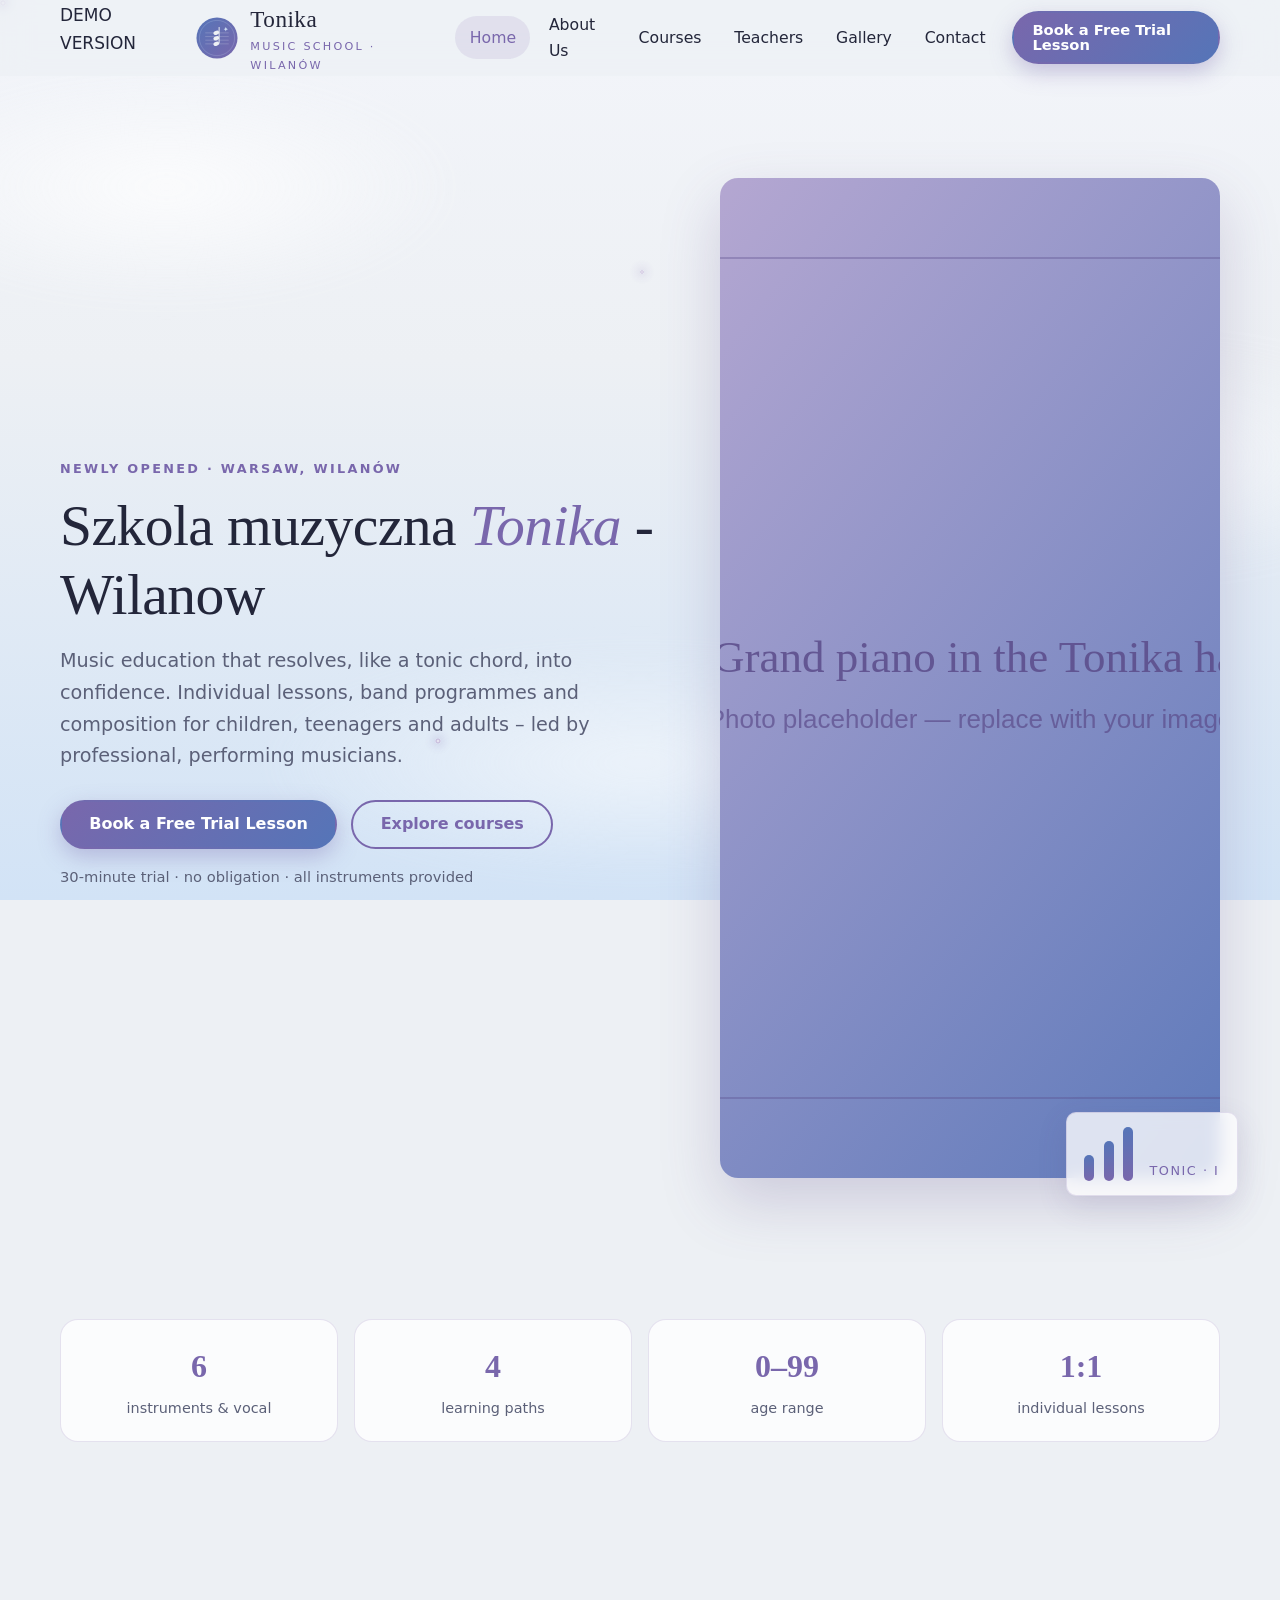
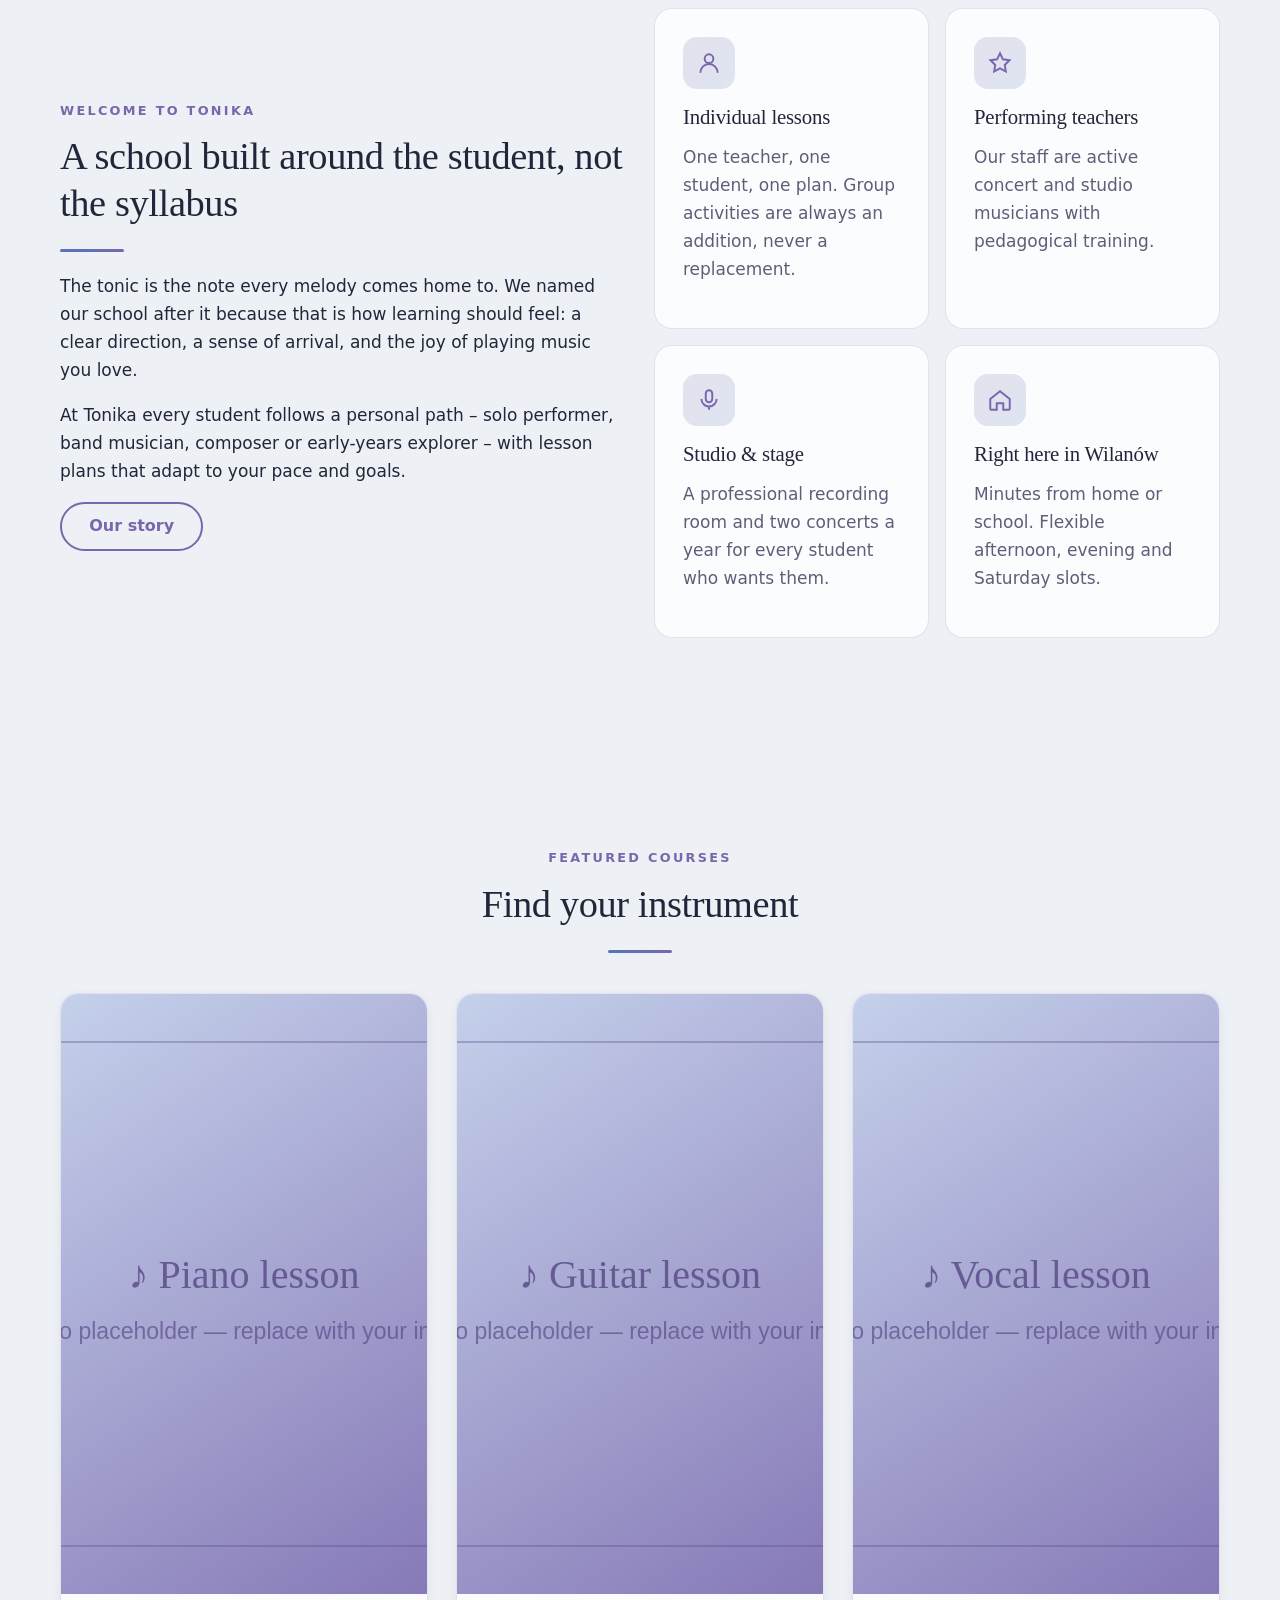
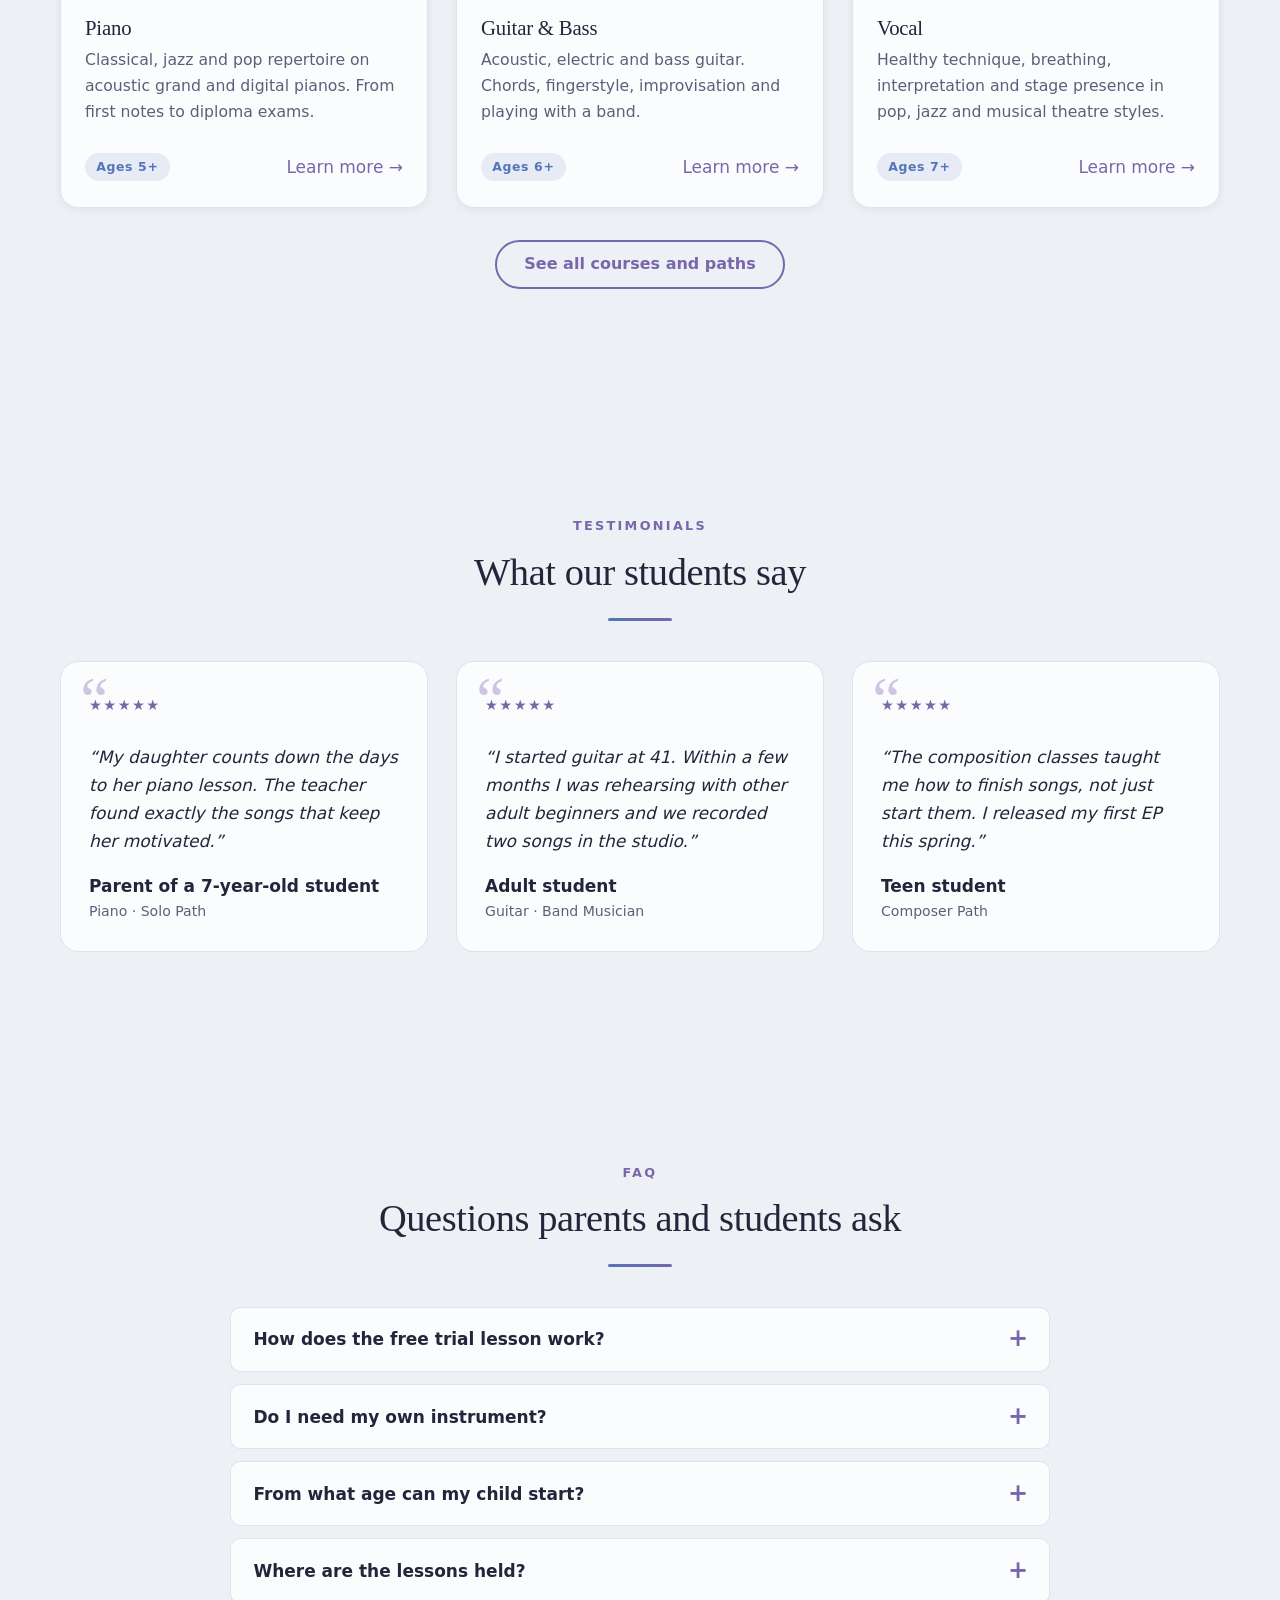
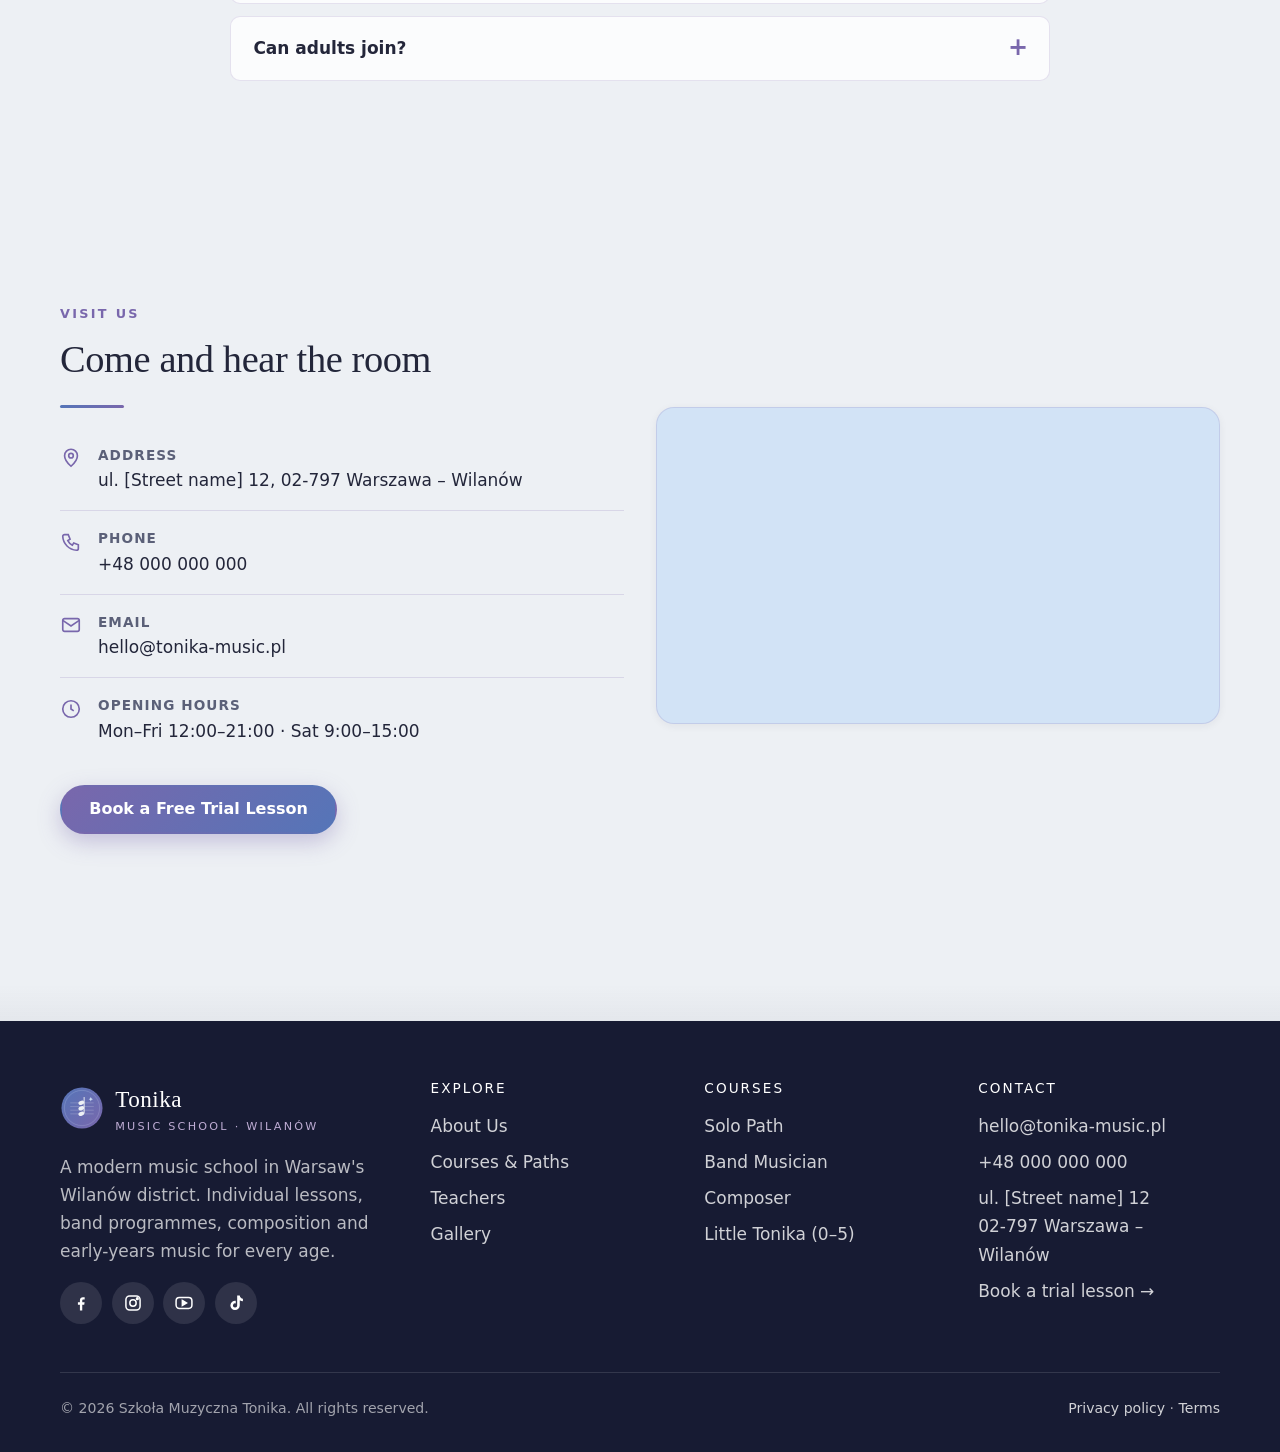
==== index.html @ acc28843 "Demo Version" ====
<!DOCTYPE html>
<html lang="en">
<head>
  <meta charset="UTF-8">
  <meta name="viewport" content="width=device-width, initial-scale=1">
  <!-- SEO: edit title & description per page -->
  <title>Szkoła Muzyczna Tonika – Wilanów | Music School in Warsaw</title>
  <meta name="description" content="Tonika is a modern music school in Wilanów, Warsaw. Piano, guitar, vocal, violin, drums and production for ages 0–99. Book a free trial lesson today.">
  <meta name="theme-color" content="#7967AC">
  <meta property="og:title" content="Szkoła Muzyczna Tonika – Wilanów | Music School in Warsaw">
  <meta property="og:description" content="Tonika is a modern music school in Wilanów, Warsaw. Piano, guitar, vocal, violin, drums and production for ages 0–99. Book a free trial lesson today.">
  <meta property="og:type" content="website">
  <meta property="og:image" content="images/hero.svg">
  <link rel="icon" type="image/svg+xml" href="images/logo.svg">
  <link rel="canonical" href="index.html">
  <link rel="stylesheet" href="css/style.css">
</head>
<body>
  <a class="skip-link" href="#main">Skip to main content</a>

  <!-- ================= BACKGROUND: stars & clouds (purely decorative) ================= -->
  <div class="sky" aria-hidden="true">
    <div class="cloud cloud--1"></div>
    <div class="cloud cloud--2"></div>
    <div class="cloud cloud--3"></div>
    <span class="star"></span><span class="star"></span><span class="star"></span>
    <span class="star"></span><span class="star"></span><span class="star"></span><span class="star"></span>
  </div>

  <!-- ================= HEADER / STICKY NAVIGATION ================= -->
  <header class="site-header">
    <nav class="nav container" aria-label="Main navigation">
      
      <a class="brand" href="index.html">
        <p>DEMO VERSION</p>
        <img src="images/logo.svg" alt="" width="44" height="44">
        <span class="brand__name">Tonika <small>Music School · Wilanów</small></span>
      </a>
      <button class="nav-toggle" aria-expanded="false" aria-controls="nav-list" aria-label="Open menu">
        <span></span><span></span><span></span>
      </button>
      <ul class="nav__list" id="nav-list">
        <li><a class="nav__link" href="index.html">Home</a></li>
        <li><a class="nav__link" href="about.html">About Us</a></li>
        <li><a class="nav__link" href="courses.html">Courses</a></li>
        <li><a class="nav__link" href="teachers.html">Teachers</a></li>
        <li><a class="nav__link" href="gallery.html">Gallery</a></li>
        <li><a class="nav__link" href="contact.html">Contact</a></li>
        <li class="nav__cta"><a class="btn btn--primary btn--sm" href="https://forms.gle/your-form-id" target="_blank" rel="noopener">Book a Free Trial Lesson</a></li>
      </ul>
    </nav>
  </header>

  <main id="main">

    <!-- ===== HERO ===== -->
    <section class="hero">
      <div class="container hero__inner">
        <div data-reveal>
          <span class="eyebrow">Newly opened · Warsaw, Wilanów</span>
          <h1>Szkola muzyczna <span class="accent">Tonika</span> - Wilanow</h1>
          <p class="lead">Music education that resolves, like a tonic chord, into confidence. Individual lessons, band programmes and composition for children, teenagers and adults – led by professional, performing musicians.</p>
          <div class="hero__actions">
            <a class="btn btn--primary" href="https://forms.gle/your-form-id" target="_blank" rel="noopener">Book a Free Trial Lesson</a>
            <a class="btn btn--ghost" href="courses.html">Explore courses</a>
          </div>
          <p class="hero__note">30-minute trial · no obligation · all instruments provided</p>
        </div>
        <div class="hero__media" data-reveal="fade">
          <!-- IMAGE: replace images/hero.svg with a real photo (recommended 800×1000 px) -->
          <img src="images/hero.svg" alt="Bright lesson room with a grand piano at Tonika" width="800" height="1000">
          <div class="chord" aria-hidden="true"><i></i><i></i><i></i><span>Tonic · I</span></div>
        </div>
      </div>
    </section>

    <!-- ===== STATS ===== -->
    <section class="section--tight">
      <div class="container stats" data-reveal>
        <div class="stat"><strong>6</strong><span>instruments &amp; vocal</span></div>
        <div class="stat"><strong>4</strong><span>learning paths</span></div>
        <div class="stat"><strong>0–99</strong><span>age range</span></div>
        <div class="stat"><strong>1:1</strong><span>individual lessons</span></div>
      </div>
    </section>

    <!-- ===== INTRODUCTION ===== -->
    <section class="section">
      <div class="container grid grid--2" style="align-items:center">
        <div data-reveal>
          <span class="eyebrow">Welcome to Tonika</span>
          <h2>A school built around the student, not the syllabus</h2>
          <div class="divider" style="margin-bottom:1.25rem"></div>
          <p>The tonic is the note every melody comes home to. We named our school after it because that is how learning should feel: a clear direction, a sense of arrival, and the joy of playing music you love.</p>
          <p>At Tonika every student follows a personal path – solo performer, band musician, composer or early-years explorer – with lesson plans that adapt to your pace and goals.</p>
          <a class="btn btn--ghost" href="about.html">Our story</a>
        </div>
        <div class="grid grid--2" style="gap:1rem">
          <div class="feature" data-reveal>
            <div class="feature__icon"><svg viewBox="0 0 24 24" fill="none" stroke="currentColor" stroke-width="1.8" aria-hidden="true"><circle cx="12" cy="8" r="4"/><path d="M4 21a8 8 0 0 1 16 0"/></svg></div>
            <h3>Individual lessons</h3>
            <p class="muted">One teacher, one student, one plan. Group activities are always an addition, never a replacement.</p>
          </div>
          <div class="feature" data-reveal>
            <div class="feature__icon"><svg viewBox="0 0 24 24" fill="none" stroke="currentColor" stroke-width="1.8" aria-hidden="true"><path d="m12 3 2.7 5.6 6.1.9-4.4 4.3 1 6.1L12 17l-5.4 2.9 1-6.1L3.2 9.5l6.1-.9z"/></svg></div>
            <h3>Performing teachers</h3>
            <p class="muted">Our staff are active concert and studio musicians with pedagogical training.</p>
          </div>
          <div class="feature" data-reveal>
            <div class="feature__icon"><svg viewBox="0 0 24 24" fill="none" stroke="currentColor" stroke-width="1.8" aria-hidden="true"><rect x="9" y="3" width="6" height="11" rx="3"/><path d="M5 11a7 7 0 0 0 14 0M12 18v3"/></svg></div>
            <h3>Studio & stage</h3>
            <p class="muted">A professional recording room and two concerts a year for every student who wants them.</p>
          </div>
          <div class="feature" data-reveal>
            <div class="feature__icon"><svg viewBox="0 0 24 24" fill="none" stroke="currentColor" stroke-width="1.8" aria-hidden="true"><path d="m3 11 9-7 9 7v9a1 1 0 0 1-1 1h-5v-6h-6v6H4a1 1 0 0 1-1-1z"/></svg></div>
            <h3>Right here in Wilanów</h3>
            <p class="muted">Minutes from home or school. Flexible afternoon, evening and Saturday slots.</p>
          </div>
        </div>
      </div>
    </section>

    <!-- ===== FEATURED COURSES ===== -->
    <section class="section" id="courses">
      <div class="container">
        <div class="section-head center" data-reveal>
          <span class="eyebrow">Featured courses</span>
          <h2>Find your instrument</h2>
          <div class="divider"></div>
        </div>
        <div class="grid grid--3">
          <article class="card" data-reveal>
            <div class="card__media"><img src="images/course-1.svg" alt="Piano lesson at Tonika" loading="lazy" width="900" height="600"></div>
            <div class="card__body">
              <h3>Piano</h3>
              <p>Classical, jazz and pop repertoire on acoustic grand and digital pianos. From first notes to diploma exams.</p>
              <div class="card__footer"><span class="tag">Ages 5+</span><a href="courses.html#solo">Learn more →</a></div>
            </div>
          </article>
          <article class="card" data-reveal>
            <div class="card__media"><img src="images/course-2.svg" alt="Guitar lesson at Tonika" loading="lazy" width="900" height="600"></div>
            <div class="card__body">
              <h3>Guitar &amp; Bass</h3>
              <p>Acoustic, electric and bass guitar. Chords, fingerstyle, improvisation and playing with a band.</p>
              <div class="card__footer"><span class="tag">Ages 6+</span><a href="courses.html#band">Learn more →</a></div>
            </div>
          </article>
          <article class="card" data-reveal>
            <div class="card__media"><img src="images/course-3.svg" alt="Vocal lesson at Tonika" loading="lazy" width="900" height="600"></div>
            <div class="card__body">
              <h3>Vocal</h3>
              <p>Healthy technique, breathing, interpretation and stage presence in pop, jazz and musical theatre styles.</p>
              <div class="card__footer"><span class="tag">Ages 7+</span><a href="courses.html#solo">Learn more →</a></div>
            </div>
          </article>
        </div>
        <p class="center" style="margin-top:2rem" data-reveal><a class="btn btn--ghost" href="courses.html">See all courses and paths</a></p>
      </div>
    </section>

    <!-- ===== TESTIMONIALS ===== -->
    <section class="section">
      <div class="container">
        <div class="section-head center" data-reveal>
          <span class="eyebrow">Testimonials</span>
          <h2>What our students say</h2>
          <div class="divider"></div>
        </div>
        <!-- Replace the quotes below with real student feedback -->
        <div class="grid grid--3">
          <div class="testimonial" data-reveal>
            <span class="stars" aria-label="5 out of 5 stars">★★★★★</span>
            <blockquote>“My daughter counts down the days to her piano lesson. The teacher found exactly the songs that keep her motivated.”</blockquote>
            <cite>Parent of a 7-year-old student <span>Piano · Solo Path</span></cite>
          </div>
          <div class="testimonial" data-reveal>
            <span class="stars" aria-label="5 out of 5 stars">★★★★★</span>
            <blockquote>“I started guitar at 41. Within a few months I was rehearsing with other adult beginners and we recorded two songs in the studio.”</blockquote>
            <cite>Adult student <span>Guitar · Band Musician</span></cite>
          </div>
          <div class="testimonial" data-reveal>
            <span class="stars" aria-label="5 out of 5 stars">★★★★★</span>
            <blockquote>“The composition classes taught me how to finish songs, not just start them. I released my first EP this spring.”</blockquote>
            <cite>Teen student <span>Composer Path</span></cite>
          </div>
        </div>
      </div>
    </section>

    <!-- ===== FAQ ===== -->
    <section class="section" id="faq">
      <div class="container">
        <div class="section-head center" data-reveal>
          <span class="eyebrow">FAQ</span>
          <h2>Questions parents and students ask</h2>
          <div class="divider"></div>
        </div>
        <div class="faq" data-reveal="fade">
          <details>
            <summary>How does the free trial lesson work?</summary>
            <div class="faq__body"><p>You pick an instrument and a convenient time. A teacher spends 30 minutes with you (or your child), checks the level and goals, and suggests a path. No payment details are needed.</p></div>
          </details>
          <details>
            <summary>Do I need my own instrument?</summary>
            <div class="faq__body"><p>Not at the beginning. Our classrooms are fully equipped, and we help you choose and rent or buy an instrument when you are ready.</p></div>
          </details>
          <details>
            <summary>From what age can my child start?</summary>
            <div class="faq__body"><p>Little Tonika welcomes children from birth to 5 years together with a parent. Individual instrument lessons start at 5+.</p></div>
          </details>
          <details>
            <summary>Where are the lessons held?</summary>
            <div class="faq__body"><p>All lessons take place at our school in Wilanów, Warsaw. Selected theory and composition sessions are also available online.</p></div>
          </details>
          <details>
            <summary>Can adults join?</summary>
            <div class="faq__body"><p>Absolutely. Around a third of our students are adults – complete beginners and returning players alike.</p></div>
          </details>
        </div>
      </div>
    </section>

    <!-- ===== CONTACT PREVIEW ===== -->
    <section class="section" id="contact">
      <div class="container contact-preview">
        <div data-reveal>
          <span class="eyebrow">Visit us</span>
          <h2>Come and hear the room</h2>
          <div class="divider" style="margin-bottom:1.25rem"></div>
          <ul class="contact-list">
            <li><svg viewBox="0 0 24 24" fill="none" stroke="currentColor" stroke-width="1.8" aria-hidden="true"><path d="M12 21s7-6.2 7-11.5A7 7 0 0 0 5 9.5C5 14.8 12 21 12 21z"/><circle cx="12" cy="9.5" r="2.5"/></svg><div><strong>Address</strong>ul. [Street name] 12, 02-797 Warszawa – Wilanów</div></li>
            <li><svg viewBox="0 0 24 24" fill="none" stroke="currentColor" stroke-width="1.8" aria-hidden="true"><path d="M5 4h4l2 5-2.5 1.5a11 11 0 0 0 5 5L15 13l5 2v4a2 2 0 0 1-2 2A16 16 0 0 1 3 6a2 2 0 0 1 2-2z"/></svg><div><strong>Phone</strong><a href="tel:+48000000000">+48 000 000 000</a></div></li>
            <li><svg viewBox="0 0 24 24" fill="none" stroke="currentColor" stroke-width="1.8" aria-hidden="true"><rect x="3" y="5" width="18" height="14" rx="2"/><path d="m3 7 9 6 9-6"/></svg><div><strong>Email</strong><a href="mailto:hello@tonika-music.pl">hello@tonika-music.pl</a></div></li>
            <li><svg viewBox="0 0 24 24" fill="none" stroke="currentColor" stroke-width="1.8" aria-hidden="true"><circle cx="12" cy="12" r="9"/><path d="M12 7v5l3 2"/></svg><div><strong>Opening hours</strong>Mon–Fri 12:00–21:00 · Sat 9:00–15:00</div></li>
          </ul>
          <a class="btn btn--primary" href="https://forms.gle/your-form-id" target="_blank" rel="noopener">Book a Free Trial Lesson</a>
        </div>
        <div class="map" data-reveal="fade">
          <!-- GOOGLE MAPS: replace the `q=` value with your exact address -->
          <iframe title="Map showing Tonika Music School in Wilanów, Warsaw" loading="lazy" referrerpolicy="no-referrer-when-downgrade"
            src="https://www.google.com/maps?q=Wilan%C3%B3w,+Warszawa&amp;z=14&amp;output=embed"></iframe>
        </div>
      </div>
    </section>

  </main>

  <!-- ================= FOOTER ================= -->
  <footer class="site-footer">
    <div class="container">
      <div class="footer-grid">
        <div>
          <a class="brand" href="index.html">
            <img src="images/logo.svg" alt="" width="44" height="44">
            <span class="brand__name">Tonika <small>Music School · Wilanów</small></span>
          </a>
          <p class="muted" style="color:rgba(255,255,255,.7)">A modern music school in Warsaw's Wilanów district. Individual lessons, band programmes, composition and early-years music for every age.</p>
          <ul class="social" aria-label="Social media">
  <li><a href="https://facebook.com/" aria-label="Facebook" rel="noopener" target="_blank"><svg viewBox="0 0 24 24" fill="currentColor" aria-hidden="true"><path d="M13.5 21v-7h2.4l.4-3h-2.8V9.2c0-.9.3-1.5 1.5-1.5h1.4V5.1c-.3 0-1.1-.1-2.1-.1-2.1 0-3.6 1.3-3.6 3.7V11H8.3v3h2.4v7h2.8z"/></svg></a></li>
  <li><a href="https://instagram.com/" aria-label="Instagram" rel="noopener" target="_blank"><svg viewBox="0 0 24 24" fill="none" stroke="currentColor" stroke-width="1.8" aria-hidden="true"><rect x="3.5" y="3.5" width="17" height="17" rx="4.5"/><circle cx="12" cy="12" r="3.8"/><circle cx="17.2" cy="6.8" r="1" fill="currentColor"/></svg></a></li>
  <li><a href="https://youtube.com/" aria-label="YouTube" rel="noopener" target="_blank"><svg viewBox="0 0 24 24" fill="none" stroke="currentColor" stroke-width="1.8" aria-hidden="true"><rect x="2.5" y="5.5" width="19" height="13" rx="4"/><path d="m10 9 5 3-5 3z" fill="currentColor"/></svg></a></li>
  <li><a href="https://tiktok.com/" aria-label="TikTok" rel="noopener" target="_blank"><svg viewBox="0 0 24 24" fill="currentColor" aria-hidden="true"><path d="M16.5 3c.3 2.2 1.6 3.6 3.8 3.8v3.1c-1.4 0-2.7-.4-3.8-1.2v6.1a5.6 5.6 0 1 1-4.8-5.5v3.2a2.5 2.5 0 1 0 1.7 2.3V3h3.1z"/></svg></a></li>
</ul>
        </div>
        <div>
          <h4>Explore</h4>
          <ul>
            <li><a href="about.html">About Us</a></li>
            <li><a href="courses.html">Courses &amp; Paths</a></li>
            <li><a href="teachers.html">Teachers</a></li>
            <li><a href="gallery.html">Gallery</a></li>
          </ul>
        </div>
        <div>
          <h4>Courses</h4>
          <ul>
            <li><a href="courses.html#solo">Solo Path</a></li>
            <li><a href="courses.html#band">Band Musician</a></li>
            <li><a href="courses.html#composer">Composer</a></li>
            <li><a href="courses.html#kids">Little Tonika (0–5)</a></li>
          </ul>
        </div>
        <div>
          <h4>Contact</h4>
          <ul>
            <!-- CONTACT DETAILS: also update contact.html and index.html -->
            <li><a href="mailto:hello@tonika-music.pl">hello@tonika-music.pl</a></li>
            <li><a href="tel:+48000000000">+48 000 000 000</a></li>
            <li>ul. [Street name] 12<br>02-797 Warszawa – Wilanów</li>
            <li><a href="https://forms.gle/your-form-id" target="_blank" rel="noopener">Book a trial lesson →</a></li>
          </ul>
        </div>
      </div>
      <div class="footer-bottom">
        <span>© <span data-year>2026</span> Szkoła Muzyczna Tonika. All rights reserved.</span>
        <span><a href="#">Privacy policy</a> · <a href="#">Terms</a></span>
      </div>
    </div>
  </footer>

  <script src="js/main.js" defer></script>
</body>
</html>
---- css/style.css ----
/* =====================================================================
   TONIKA MUSIC SCHOOL — MAIN STYLESHEET
   ---------------------------------------------------------------------
   Table of contents
   1. Design tokens (colors, spacing, typography)  → change brand here
   2. Base / reset
   3. Background: stars & clouds
   4. Layout helpers (container, grid, section)
   5. Header & navigation (sticky, responsive)
   6. Buttons
   7. Hero
   8. Cards (courses, teachers, testimonials, gallery)
   9. Career paths (dark theme) & Kids path (bright theme)
   10. FAQ accordion
  11. Contact
   12. Footer
   13. Animations (subtle reveal on scroll)
   14. Responsive breakpoints
   ===================================================================== */


/* ---------------------------------------------------------------------
   1. DESIGN TOKENS
   Brand palette: #5575B8 (blue), #D2E3F6 (light blue), #BEACD4 (lilac),
   #7967AC (violet), #EDF0F4 (off-white). Violet and blue dominate.
   --------------------------------------------------------------------- */
:root {
  --blue:        #5575B8;
  --blue-light:  #D2E3F6;
  --lilac:       #BEACD4;
  --violet:      #7967AC;
  --violet-deep: #5B4B8A;
  --mist:        #EDF0F4;

  --navy:        #171B33;   /* dark navy for career paths */
  --plum:        #241C3D;   /* dark purple for career paths */

  --text:        #23263A;
  --text-muted:  #5B6078;
  --white:       #FFFFFF;

  --bg:          var(--mist);
  --surface:     rgba(255, 255, 255, 0.78);
  --border:      rgba(121, 103, 172, 0.18);

  --shadow-sm:   0 2px 8px rgba(35, 38, 58, 0.06);
  --shadow-md:   0 10px 30px rgba(89, 75, 138, 0.14);
  --shadow-lg:   0 24px 60px rgba(89, 75, 138, 0.22);

  --radius:      18px;
  --radius-sm:   10px;

  --font-head:   "Georgia", "Times New Roman", serif;   /* elegant headings */
  --font-body:   system-ui, -apple-system, "Segoe UI", Roboto, "Helvetica Neue", Arial, sans-serif;

  --container:   1160px;
  --header-h:    76px;

  --ease:        cubic-bezier(.22,.61,.36,1);
}


/* ---------------------------------------------------------------------
   2. BASE / RESET
   --------------------------------------------------------------------- */
*, *::before, *::after { box-sizing: border-box; }

html {
  scroll-behavior: smooth;                 /* smooth in-page scrolling */
  scroll-padding-top: calc(var(--header-h) + 16px);
  -webkit-text-size-adjust: 100%;
}

body {
  margin: 0;
  font-family: var(--font-body);
  font-size: 1.0625rem;
  line-height: 1.65;
  color: var(--text);
  background: var(--bg);
  overflow-x: hidden;
}

img, svg { max-width: 100%; display: block; }
a { color: var(--violet); text-decoration: none; }
a:hover { text-decoration: underline; }

h1, h2, h3, h4 {
  font-family: var(--font-head);
  font-weight: 500;
  line-height: 1.2;
  color: var(--text);
  margin: 0 0 .6em;
  letter-spacing: -0.01em;
}
h1 { font-size: clamp(2.2rem, 4.5vw, 3.6rem); }
h2 { font-size: clamp(1.7rem, 3vw, 2.5rem); }
h3 { font-size: 1.3rem; }
p  { margin: 0 0 1em; }

.eyebrow {
  display: inline-block;
  font-size: .8rem;
  letter-spacing: .18em;
  text-transform: uppercase;
  color: var(--violet);
  font-weight: 600;
  margin-bottom: .75rem;
}

.lead { font-size: 1.2rem; color: var(--text-muted); }
.muted { color: var(--text-muted); }
.center { text-align: center; }

/* Accessibility helpers */
.visually-hidden {
  position: absolute !important; width: 1px; height: 1px; padding: 0; margin: -1px;
  overflow: hidden; clip: rect(0 0 0 0); white-space: nowrap; border: 0;
}
.skip-link {
  position: absolute; top: -100px; left: 16px; z-index: 1000;
  background: var(--violet); color: #fff; padding: .6rem 1rem; border-radius: var(--radius-sm);
}
.skip-link:focus { top: 12px; }
:focus-visible { outline: 3px solid var(--blue); outline-offset: 3px; border-radius: 4px; }


/* ---------------------------------------------------------------------
   3. BACKGROUND — STARS & CLOUDS
   The sky layer is fixed behind all content. Stars are small radial
   gradients (no images), clouds are blurred soft ellipses.
   Edit `.star:nth-child(n)` to reposition stars.
   --------------------------------------------------------------------- */
.sky {
  position: fixed; inset: 0; z-index: -1; pointer-events: none;
  background: linear-gradient(180deg, #F3F5FA 0%, var(--mist) 40%, var(--blue-light) 100%);
  overflow: hidden;
}

.cloud {
  position: absolute;
  width: 46vw; height: 18vw; min-width: 320px; min-height: 140px;
  border-radius: 50%;
  background: radial-gradient(ellipse at center, rgba(255,255,255,.95), rgba(255,255,255,0) 70%);
  filter: blur(18px);
  opacity: .8;
  animation: drift 60s linear infinite alternate;
}
.cloud--1 { top: 8%;  left: -10%; }
.cloud--2 { top: 38%; right: -12%; animation-duration: 80s; opacity: .65; }
.cloud--3 { top: 72%; left: 20%;  width: 60vw; animation-duration: 95s; opacity: .55; }

.star {
  position: absolute;
  width: 6px; height: 6px; border-radius: 50%;
  background: radial-gradient(circle, #fff 0%, var(--lilac) 45%, rgba(190,172,212,0) 75%);
  box-shadow: 0 0 10px 2px rgba(121,103,172,.35);
  opacity: .8;
  animation: twinkle 5s ease-in-out infinite;
}
/* Star positions & timing — a "couple of stars", not a night sky */
.star:nth-child(1) { top: 12%; left: 14%; }
.star:nth-child(2) { top: 22%; left: 78%; width: 8px; height: 8px; animation-delay: 1.2s; }
.star:nth-child(3) { top: 46%; left: 6%;  animation-delay: 2.4s; }
.star:nth-child(4) { top: 58%; left: 88%; width: 5px; height: 5px; animation-delay: .6s; }
.star:nth-child(5) { top: 82%; left: 34%; animation-delay: 3.1s; }
.star:nth-child(6) { top: 30%; left: 50%; width: 4px; height: 4px; animation-delay: 1.8s; }
.star:nth-child(7) { top: 90%; left: 66%; animation-delay: 4s; }

@keyframes twinkle {
  0%, 100% { opacity: .35; transform: scale(.85); }
  50%      { opacity: 1;   transform: scale(1.15); }
}
@keyframes drift {
  from { transform: translateX(0); }
  to   { transform: translateX(6vw); }
}


/* ---------------------------------------------------------------------
   4. LAYOUT HELPERS
   --------------------------------------------------------------------- */
.container { width: min(var(--container), 92vw); margin-inline: auto; }
.section { padding-block: clamp(3.5rem, 8vw, 6.5rem); }
.section--tight { padding-block: clamp(2.5rem, 5vw, 4rem); }
.section-head { max-width: 680px; margin-bottom: 2.5rem; }
.section-head.center { margin-inline: auto; }

.grid { display: grid; gap: 1.75rem; }
.grid--2 { grid-template-columns: repeat(2, 1fr); }
.grid--3 { grid-template-columns: repeat(3, 1fr); }
.grid--4 { grid-template-columns: repeat(4, 1fr); }

.divider {
  width: 64px; height: 3px; border-radius: 3px; margin: 1.25rem 0 0;
  background: linear-gradient(90deg, var(--blue), var(--violet));
}
.center .divider { margin-inline: auto; }


/* ---------------------------------------------------------------------
   5. HEADER & NAVIGATION (sticky, responsive)
   --------------------------------------------------------------------- */
.site-header {
  position: sticky; top: 0; z-index: 100;
  height: var(--header-h);
  background: rgba(237, 240, 244, .75);
  backdrop-filter: blur(14px);
  -webkit-backdrop-filter: blur(14px);
  border-bottom: 1px solid transparent;
  transition: box-shadow .3s var(--ease), border-color .3s var(--ease), background .3s var(--ease);
}
.site-header.is-scrolled {
  background: rgba(237, 240, 244, .92);
  border-color: var(--border);
  box-shadow: var(--shadow-sm);
}
.nav {
  height: 100%;
  display: flex; align-items: center; justify-content: space-between; gap: 1rem;
}
.brand { display: flex; align-items: center; gap: .7rem; color: var(--text); }
.brand:hover { text-decoration: none; }
.brand img { height: 44px; width: auto; }
.brand__name { font-family: var(--font-head); font-size: 1.45rem; letter-spacing: .02em; }
.brand__name small { display: block; font-family: var(--font-body); font-size: .7rem; letter-spacing: .2em; text-transform: uppercase; color: var(--violet); }

.nav__list { list-style: none; display: flex; gap: .25rem; margin: 0; padding: 0; align-items: center; }
.nav__link {
  display: inline-block; padding: .55rem .9rem; border-radius: 999px;
  color: var(--text); font-weight: 500; font-size: .98rem;
  transition: background .25s var(--ease), color .25s var(--ease);
}
.nav__link:hover { background: rgba(121,103,172,.1); text-decoration: none; }
.nav__link[aria-current="page"] { color: var(--violet); background: rgba(121,103,172,.12); }
.nav__cta { margin-inline-start: .5rem; }

.nav-toggle {
  display: none; background: none; border: 0; cursor: pointer; padding: .6rem;
  width: 44px; height: 44px; border-radius: 50%;
}
.nav-toggle span {
  display: block; width: 22px; height: 2px; background: var(--text); margin: 5px auto;
  transition: transform .3s var(--ease), opacity .3s var(--ease);
}
.nav-toggle[aria-expanded="true"] span:nth-child(1) { transform: translateY(7px) rotate(45deg); }
.nav-toggle[aria-expanded="true"] span:nth-child(2) { opacity: 0; }
.nav-toggle[aria-expanded="true"] span:nth-child(3) { transform: translateY(-7px) rotate(-45deg); }


/* ---------------------------------------------------------------------
   6. BUTTONS
   --------------------------------------------------------------------- */
.btn {
  display: inline-flex; align-items: center; justify-content: center; gap: .5rem;
  padding: .9rem 1.7rem; border-radius: 999px; border: 2px solid transparent;
  font-weight: 600; font-size: 1rem; cursor: pointer; line-height: 1;
  transition: transform .25s var(--ease), box-shadow .25s var(--ease), background .25s var(--ease), color .25s var(--ease);
}
.btn:hover { text-decoration: none; transform: translateY(-2px); }
.btn--primary {
  color: #fff;
  background: linear-gradient(135deg, var(--violet) 0%, var(--blue) 100%);
  box-shadow: 0 8px 22px rgba(121,103,172,.35);
}
.btn--primary:hover { box-shadow: 0 12px 28px rgba(121,103,172,.45); }
.btn--ghost { color: var(--violet); border-color: var(--violet); background: transparent; }
.btn--ghost:hover { background: rgba(121,103,172,.08); }
.btn--light { color: var(--violet-deep); background: #fff; }
.btn--sm { padding: .6rem 1.15rem; font-size: .92rem; }


/* ---------------------------------------------------------------------
   7. HERO
   --------------------------------------------------------------------- */
.hero { padding-block: clamp(3rem, 8vw, 7rem) clamp(3rem, 6vw, 5rem); }
.hero__inner { display: grid; grid-template-columns: 1.1fr .9fr; gap: 3rem; align-items: center; }
.hero h1 { margin-bottom: 1rem; }
.hero h1 .accent { color: var(--violet); font-style: italic; }
.hero__actions { display: flex; flex-wrap: wrap; gap: .9rem; margin-top: 1.75rem; }
.hero__note { margin-top: 1rem; font-size: .92rem; color: var(--text-muted); }

.hero__media { position: relative; }
.hero__media img {
  width: 100%; border-radius: var(--radius); box-shadow: var(--shadow-lg);
  aspect-ratio: 4 / 5; object-fit: cover;
}
/* Decorative "chord" — three stacked notes, a nod to the tonic triad */
.chord {
  position: absolute; inset-inline-end: -18px; bottom: -18px;
  background: var(--surface); backdrop-filter: blur(8px);
  border: 1px solid var(--border); border-radius: var(--radius-sm);
  padding: .9rem 1.1rem; box-shadow: var(--shadow-md);
  display: flex; gap: .6rem; align-items: flex-end;
}
.chord i {
  display: block; width: 10px; border-radius: 6px;
  background: linear-gradient(180deg, var(--blue), var(--violet));
  animation: pulse 2.6s ease-in-out infinite;
}
.chord i:nth-child(1) { height: 26px; }
.chord i:nth-child(2) { height: 40px; animation-delay: .3s; }
.chord i:nth-child(3) { height: 54px; animation-delay: .6s; }
.chord span { font-size: .8rem; letter-spacing: .12em; text-transform: uppercase; color: var(--violet); margin-inline-start: .4rem; }
@keyframes pulse { 0%,100% { transform: scaleY(1); } 50% { transform: scaleY(.85); } }

/* Page hero (sub-pages) */
.page-hero { padding-block: clamp(2.5rem, 6vw, 4.5rem) clamp(1rem, 3vw, 2rem); }
.page-hero h1 { margin-bottom: .5rem; }

/* Stats strip */
.stats { display: grid; grid-template-columns: repeat(4, 1fr); gap: 1rem; }
.stat { text-align: center; padding: 1.25rem; background: var(--surface); border-radius: var(--radius); border: 1px solid var(--border); }
.stat strong { display: block; font-family: var(--font-head); font-size: 2rem; color: var(--violet); }
.stat span { font-size: .9rem; color: var(--text-muted); }


/* ---------------------------------------------------------------------
   8. CARDS
   --------------------------------------------------------------------- */
.card {
  background: var(--surface);
  border: 1px solid var(--border);
  border-radius: var(--radius);
  box-shadow: var(--shadow-sm);
  overflow: hidden;
  display: flex; flex-direction: column;
  transition: transform .35s var(--ease), box-shadow .35s var(--ease);
}
.card:hover { transform: translateY(-4px); box-shadow: var(--shadow-md); }
.card__media img { width: 100%; aspect-ratio: 3 / 2; object-fit: cover; }
.card__body { padding: 1.4rem 1.5rem 1.6rem; flex: 1; display: flex; flex-direction: column; }
.card__body h3 { margin-bottom: .4rem; }
.card__body p { color: var(--text-muted); font-size: .98rem; }
.card__footer { margin-top: auto; padding-top: .75rem; display: flex; justify-content: space-between; align-items: center; }
.tag {
  display: inline-block; padding: .25rem .7rem; border-radius: 999px;
  background: rgba(85,117,184,.12); color: var(--blue); font-size: .78rem; font-weight: 600; letter-spacing: .05em;
}

/* Icon feature cards (Why choose us / values) */
.feature { padding: 1.75rem; background: var(--surface); border: 1px solid var(--border); border-radius: var(--radius); }
.feature__icon {
  width: 52px; height: 52px; border-radius: 14px; display: grid; place-items: center; margin-bottom: 1rem;
  background: linear-gradient(135deg, rgba(121,103,172,.18), rgba(85,117,184,.18)); color: var(--violet);
}
.feature__icon svg { width: 26px; height: 26px; }

/* Teacher cards */
.teacher .card__media img { aspect-ratio: 1 / 1; }
.teacher__role { color: var(--violet); font-weight: 600; font-size: .9rem; margin-bottom: .6rem; }
.teacher__tags { display: flex; flex-wrap: wrap; gap: .4rem; margin-top: .75rem; }

/* Testimonials */
.testimonial { padding: 1.75rem; background: var(--surface); border: 1px solid var(--border); border-radius: var(--radius); position: relative; }
.testimonial::before {
  content: "\201C"; position: absolute; top: .4rem; inset-inline-start: 1.2rem;
  font-family: var(--font-head); font-size: 4rem; line-height: 1; color: var(--lilac); opacity: .7;
}
.testimonial blockquote { margin: 1.6rem 0 1rem; font-style: italic; }
.testimonial cite { display: block; font-style: normal; font-weight: 600; }
.testimonial cite span { display: block; font-weight: 400; font-size: .88rem; color: var(--text-muted); }
.stars { color: var(--violet); letter-spacing: .1em; font-size: .9rem; }

/* Gallery */
.gallery { display: grid; grid-template-columns: repeat(3, 1fr); gap: 1rem; }
.gallery figure { margin: 0; position: relative; border-radius: var(--radius-sm); overflow: hidden; }
.gallery img { width: 100%; aspect-ratio: 4 / 3; object-fit: cover; transition: transform .6s var(--ease); }
.gallery figure:hover img { transform: scale(1.04); }
.gallery figcaption {
  position: absolute; inset-inline: 0; bottom: 0; padding: .7rem 1rem;
  background: linear-gradient(180deg, transparent, rgba(23,27,51,.75));
  color: #fff; font-size: .9rem;
}
.gallery .wide { grid-column: span 2; }
.gallery .wide img { aspect-ratio: 8 / 3; }

/* Filter bar (gallery) */
.filters { display: flex; flex-wrap: wrap; gap: .5rem; margin-bottom: 1.75rem; }
.filter {
  padding: .5rem 1rem; border-radius: 999px; border: 1px solid var(--border);
  background: var(--surface); color: var(--text); cursor: pointer; font: inherit; font-size: .92rem;
  transition: background .25s, color .25s;
}
.filter:hover, .filter.is-active { background: var(--violet); color: #fff; border-color: var(--violet); }


/* ---------------------------------------------------------------------
   9. CAREER PATHS (dark navy / dark purple) & KIDS PATH (bright)
   --------------------------------------------------------------------- */
.paths {
  position: relative; color: #fff;
  background:
    radial-gradient(ellipse at 15% 10%, rgba(121,103,172,.45), transparent 55%),
    radial-gradient(ellipse at 85% 90%, rgba(85,117,184,.35), transparent 55%),
    linear-gradient(160deg, var(--navy) 0%, var(--plum) 100%);
  border-radius: calc(var(--radius) * 1.6);
  margin-block: 1rem;
  overflow: hidden;
}
.paths::after { /* faint stars on the dark section */
  content: ""; position: absolute; inset: 0; pointer-events: none;
  background-image:
    radial-gradient(1.5px 1.5px at 20% 30%, rgba(255,255,255,.8), transparent),
    radial-gradient(1.5px 1.5px at 70% 15%, rgba(255,255,255,.7), transparent),
    radial-gradient(1px 1px at 85% 60%, rgba(255,255,255,.7), transparent),
    radial-gradient(1.5px 1.5px at 40% 85%, rgba(255,255,255,.6), transparent),
    radial-gradient(1px 1px at 10% 75%, rgba(255,255,255,.6), transparent);
}
.paths h2, .paths h3 { color: #fff; }
.paths .eyebrow { color: var(--lilac); }
.paths .lead { color: rgba(255,255,255,.75); }
.paths .container { position: relative; z-index: 1; }

.path {
  background: rgba(255,255,255,.06);
  border: 1px solid rgba(255,255,255,.14);
  border-radius: var(--radius);
  padding: 2rem 1.75rem;
  backdrop-filter: blur(6px);
  display: flex; flex-direction: column;
  transition: transform .35s var(--ease), background .35s var(--ease);
}
.path:hover { transform: translateY(-4px); background: rgba(255,255,255,.1); }
.path__num { font-family: var(--font-head); font-size: 2.6rem; color: var(--lilac); line-height: 1; margin-bottom: .75rem; }
.path p { color: rgba(255,255,255,.78); }
.path ul { list-style: none; padding: 0; margin: 1rem 0 1.5rem; }
.path li { padding: .45rem 0 .45rem 1.6rem; position: relative; color: rgba(255,255,255,.9); border-top: 1px solid rgba(255,255,255,.08); }
.path li::before { content: "♪"; position: absolute; left: 0; color: var(--lilac); }
.path .btn { margin-top: auto; align-self: flex-start; }
.path .btn--light { color: var(--plum); }
.path__meta { font-size: .85rem; color: var(--lilac); letter-spacing: .1em; text-transform: uppercase; margin-bottom: .5rem; }

/* Kids path — bright */
.kids {
  background:
    radial-gradient(ellipse at 90% 10%, rgba(255,255,255,.9), transparent 50%),
    linear-gradient(135deg, #F7F9FC 0%, var(--blue-light) 55%, #E6DFF2 100%);
  border-radius: calc(var(--radius) * 1.6);
  border: 1px solid var(--border);
  padding: clamp(2rem, 5vw, 4rem);
  display: grid; grid-template-columns: 1fr 1fr; gap: 2.5rem; align-items: center;
}
.kids img { border-radius: var(--radius); box-shadow: var(--shadow-md); aspect-ratio: 4/3; object-fit: cover; width: 100%; }
.kids ul { padding-left: 1.2rem; color: var(--text-muted); }
.kids li { margin-bottom: .4rem; }

/* Pricing / details table */
.table { width: 100%; border-collapse: collapse; background: var(--surface); border-radius: var(--radius); overflow: hidden; border: 1px solid var(--border); }
.table th, .table td { padding: .9rem 1rem; text-align: left; border-bottom: 1px solid var(--border); }
.table th { background: rgba(121,103,172,.08); font-weight: 600; font-size: .9rem; letter-spacing: .04em; }
.table tr:last-child td { border-bottom: 0; }


/* ---------------------------------------------------------------------
   10. FAQ ACCORDION (native <details> for accessibility)
   --------------------------------------------------------------------- */
.faq { max-width: 820px; margin-inline: auto; }
.faq details {
  background: var(--surface); border: 1px solid var(--border); border-radius: var(--radius-sm);
  margin-bottom: .75rem; overflow: hidden;
}
.faq summary {
  cursor: pointer; padding: 1.1rem 3rem 1.1rem 1.4rem; font-weight: 600; list-style: none; position: relative;
}
.faq summary::-webkit-details-marker { display: none; }
.faq summary::after {
  content: "+"; position: absolute; right: 1.3rem; top: 50%; transform: translateY(-50%);
  font-size: 1.5rem; color: var(--violet); transition: transform .3s var(--ease);
}
.faq details[open] summary::after { transform: translateY(-50%) rotate(45deg); }
.faq .faq__body { padding: 0 1.4rem 1.2rem; color: var(--text-muted); }


/* ---------------------------------------------------------------------
  11. CONTACT
  --------------------------------------------------------------------- */
.contact-grid { display: grid; grid-template-columns: .85fr 1.15fr; gap: clamp(2rem, 5vw, 4.5rem); align-items: start; }
.contact-details h2 { margin-bottom: .25rem; }
.contact-list { list-style: none; padding: 0; margin: 0 0 1.5rem; }
.contact-list li { display: flex; gap: 1rem; align-items: flex-start; padding: 1rem 0; border-bottom: 1px solid var(--border); }
.contact-list li:last-child { border-bottom: 0; }
.contact-list svg { width: 22px; height: 22px; flex: none; color: var(--violet); margin-top: .2rem; }
.contact-list strong { display: block; font-size: .85rem; letter-spacing: .08em; text-transform: uppercase; color: var(--text-muted); }
.contact-list a { color: var(--text); font-weight: 500; }

.map {
  border-radius: var(--radius); overflow: hidden; border: 1px solid var(--border); box-shadow: var(--shadow-sm);
  aspect-ratio: 16 / 9; background: var(--blue-light);
}
.map iframe { width: 100%; height: 100%; border: 0; display: block; }
.contact-booking { display: grid; gap: 1.25rem; }
.booking-card {
  display: flex; align-items: center; justify-content: space-between; gap: 1.5rem;
  padding: clamp(1.5rem, 3vw, 2.25rem); border-radius: var(--radius);
  background: linear-gradient(135deg, var(--violet) 0%, var(--blue) 100%);
  box-shadow: var(--shadow-md); color: #fff;
}
.booking-card .eyebrow { color: var(--blue-light); margin-bottom: .45rem; }
.booking-card h2 { color: #fff; margin-bottom: .45rem; font-size: clamp(1.45rem, 2.5vw, 2rem); }
.booking-card p { color: rgba(255,255,255,.88); margin: 0; max-width: 34rem; }
.booking-card .btn { flex: none; white-space: nowrap; }

/* Contact preview (home) */
.contact-preview { display: grid; grid-template-columns: 1fr 1fr; gap: 2rem; align-items: center; }

/* Social links */
.social { display: flex; gap: .6rem; list-style: none; padding: 0; margin: 0; }
.social a {
  width: 42px; height: 42px; border-radius: 50%; display: grid; place-items: center;
  background: rgba(121,103,172,.12); color: var(--violet); transition: background .25s, color .25s, transform .25s;
}
.social a:hover { background: var(--violet); color: #fff; transform: translateY(-2px); text-decoration: none; }
.social svg { width: 20px; height: 20px; }

/* CTA banner */
.cta-banner {
  border-radius: calc(var(--radius) * 1.6); padding: clamp(2rem, 5vw, 3.5rem);
  background: linear-gradient(135deg, var(--violet) 0%, var(--blue) 100%);
  color: #fff; display: flex; flex-wrap: wrap; gap: 1.5rem; align-items: center; justify-content: space-between;
  box-shadow: var(--shadow-lg);
}
.cta-banner h2 { color: #fff; margin-bottom: .4rem; }
.cta-banner p { color: rgba(255,255,255,.85); margin: 0; }


/* ---------------------------------------------------------------------
   12. FOOTER
   --------------------------------------------------------------------- */
.site-footer {
  margin-top: 3rem; padding: 3.5rem 0 2rem;
  background: linear-gradient(180deg, rgba(23,27,51,0) 0%, rgba(23,27,51,.04) 8%, var(--navy) 8%);
  color: rgba(255,255,255,.8);
}
.site-footer .footer-grid { display: grid; grid-template-columns: 1.4fr 1fr 1fr 1fr; gap: 2rem; padding-top: 2.5rem; }
.site-footer h4 { color: #fff; font-family: var(--font-body); font-size: .85rem; letter-spacing: .15em; text-transform: uppercase; margin-bottom: 1rem; }
.site-footer ul { list-style: none; padding: 0; margin: 0; }
.site-footer li { margin-bottom: .5rem; }
.site-footer a { color: rgba(255,255,255,.8); }
.site-footer a:hover { color: #fff; }
.site-footer .brand { color: #fff; margin-bottom: 1rem; }
.site-footer .brand__name small { color: var(--lilac); }
.site-footer .social a { background: rgba(255,255,255,.1); color: #fff; }
.site-footer .social a:hover { background: var(--violet); }
.footer-bottom {
  margin-top: 2.5rem; padding-top: 1.5rem; border-top: 1px solid rgba(255,255,255,.12);
  display: flex; flex-wrap: wrap; gap: 1rem; justify-content: space-between; font-size: .88rem; color: rgba(255,255,255,.6);
}


/* ---------------------------------------------------------------------
   13. ANIMATIONS — subtle reveal on scroll
   Elements with [data-reveal] fade/slide in once when they enter view.
   JS adds .is-visible. Respects reduced-motion preferences.
   --------------------------------------------------------------------- */
[data-reveal] {
  opacity: 0; transform: translateY(18px);
  transition: opacity .7s var(--ease), transform .7s var(--ease);
}
[data-reveal].is-visible { opacity: 1; transform: none; }
[data-reveal="fade"] { transform: none; }
/* Stagger children inside a grid */
.grid > [data-reveal]:nth-child(2) { transition-delay: .1s; }
.grid > [data-reveal]:nth-child(3) { transition-delay: .2s; }
.grid > [data-reveal]:nth-child(4) { transition-delay: .3s; }

@media (prefers-reduced-motion: reduce) {
  html { scroll-behavior: auto; }
  *, *::before, *::after { animation: none !important; transition: none !important; }
  [data-reveal] { opacity: 1; transform: none; }
}


/* ---------------------------------------------------------------------
   14. RESPONSIVE
   --------------------------------------------------------------------- */
@media (max-width: 1024px) {
  .grid--4 { grid-template-columns: repeat(2, 1fr); }
  .stats { grid-template-columns: repeat(2, 1fr); }
  .site-footer .footer-grid { grid-template-columns: 1fr 1fr; }
}

@media (max-width: 860px) {
  :root { --header-h: 68px; }
  .brand img { height: 38px; }

  /* Mobile navigation: slide-down panel */
  .nav-toggle { display: block; }
  .nav__list {
    position: fixed; top: var(--header-h); left: 0; right: 0;
    flex-direction: column; align-items: stretch; gap: .25rem;
    padding: 1rem 4vw 1.5rem;
    background: rgba(237,240,244,.97); backdrop-filter: blur(14px);
    border-bottom: 1px solid var(--border); box-shadow: var(--shadow-md);
    transform: translateY(-8px); opacity: 0; visibility: hidden;
    transition: transform .3s var(--ease), opacity .3s var(--ease), visibility .3s;
  }
  .nav__list.is-open { transform: none; opacity: 1; visibility: visible; }
  .nav__link { display: block; padding: .9rem 1rem; border-radius: var(--radius-sm); }
  .nav__cta { margin: .5rem 0 0; }
  .nav__cta .btn { width: 100%; }

  .hero__inner, .grid--2, .grid--3, .kids, .contact-grid, .contact-preview { grid-template-columns: 1fr; }
  .hero__media { order: -1; max-width: 420px; margin-inline: auto; }
  .hero__media img { aspect-ratio: 4 / 3; }
  .gallery { grid-template-columns: repeat(2, 1fr); }
  .gallery .wide { grid-column: span 2; }
  .booking-card { align-items: flex-start; flex-direction: column; }
  .booking-card .btn { width: 100%; }
}

@media (max-width: 540px) {
  body { font-size: 1rem; }
  .grid--4, .stats { grid-template-columns: 1fr; }
  .gallery { grid-template-columns: 1fr; }
  .gallery .wide { grid-column: span 1; }
  .gallery .wide img { aspect-ratio: 4 / 3; }
  .site-footer .footer-grid { grid-template-columns: 1fr; }
  .chord { inset-inline-end: 8px; bottom: 8px; }
  .btn { width: 100%; }
  .hero__actions .btn { width: 100%; }
}
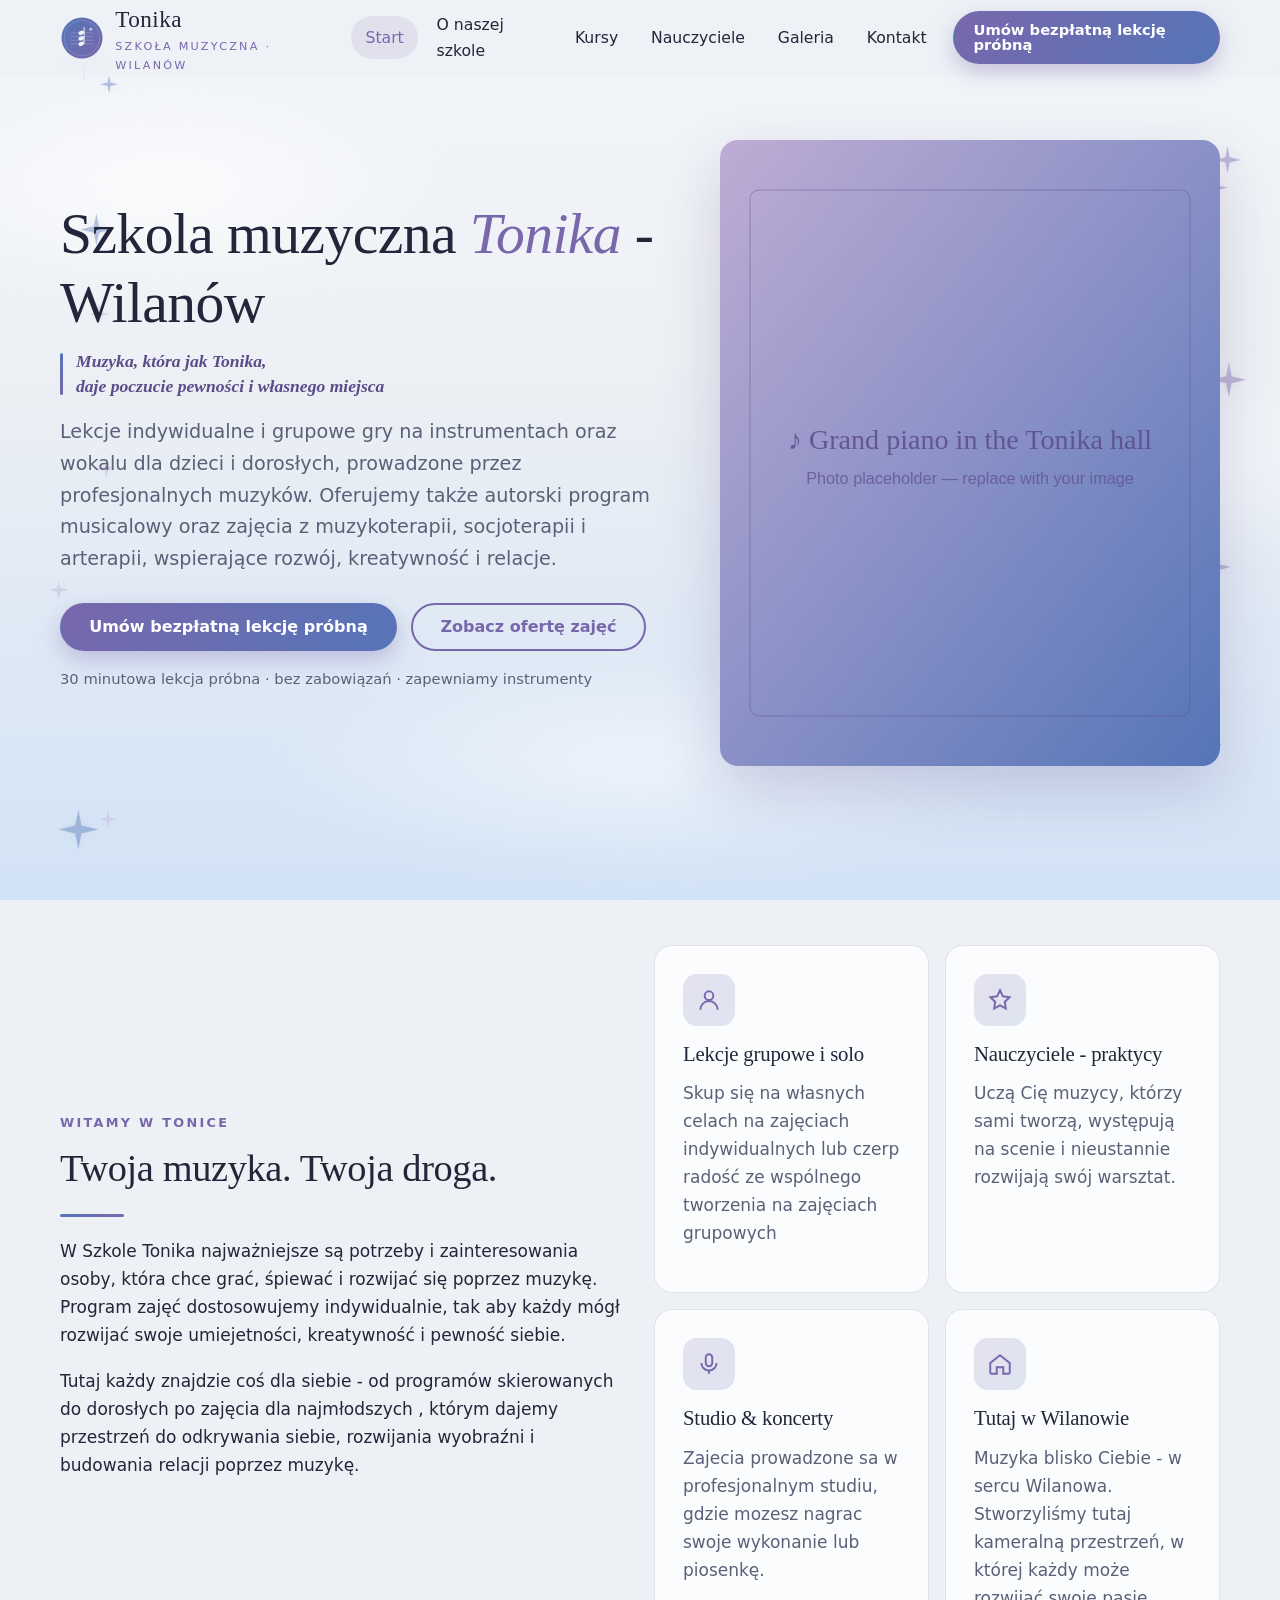
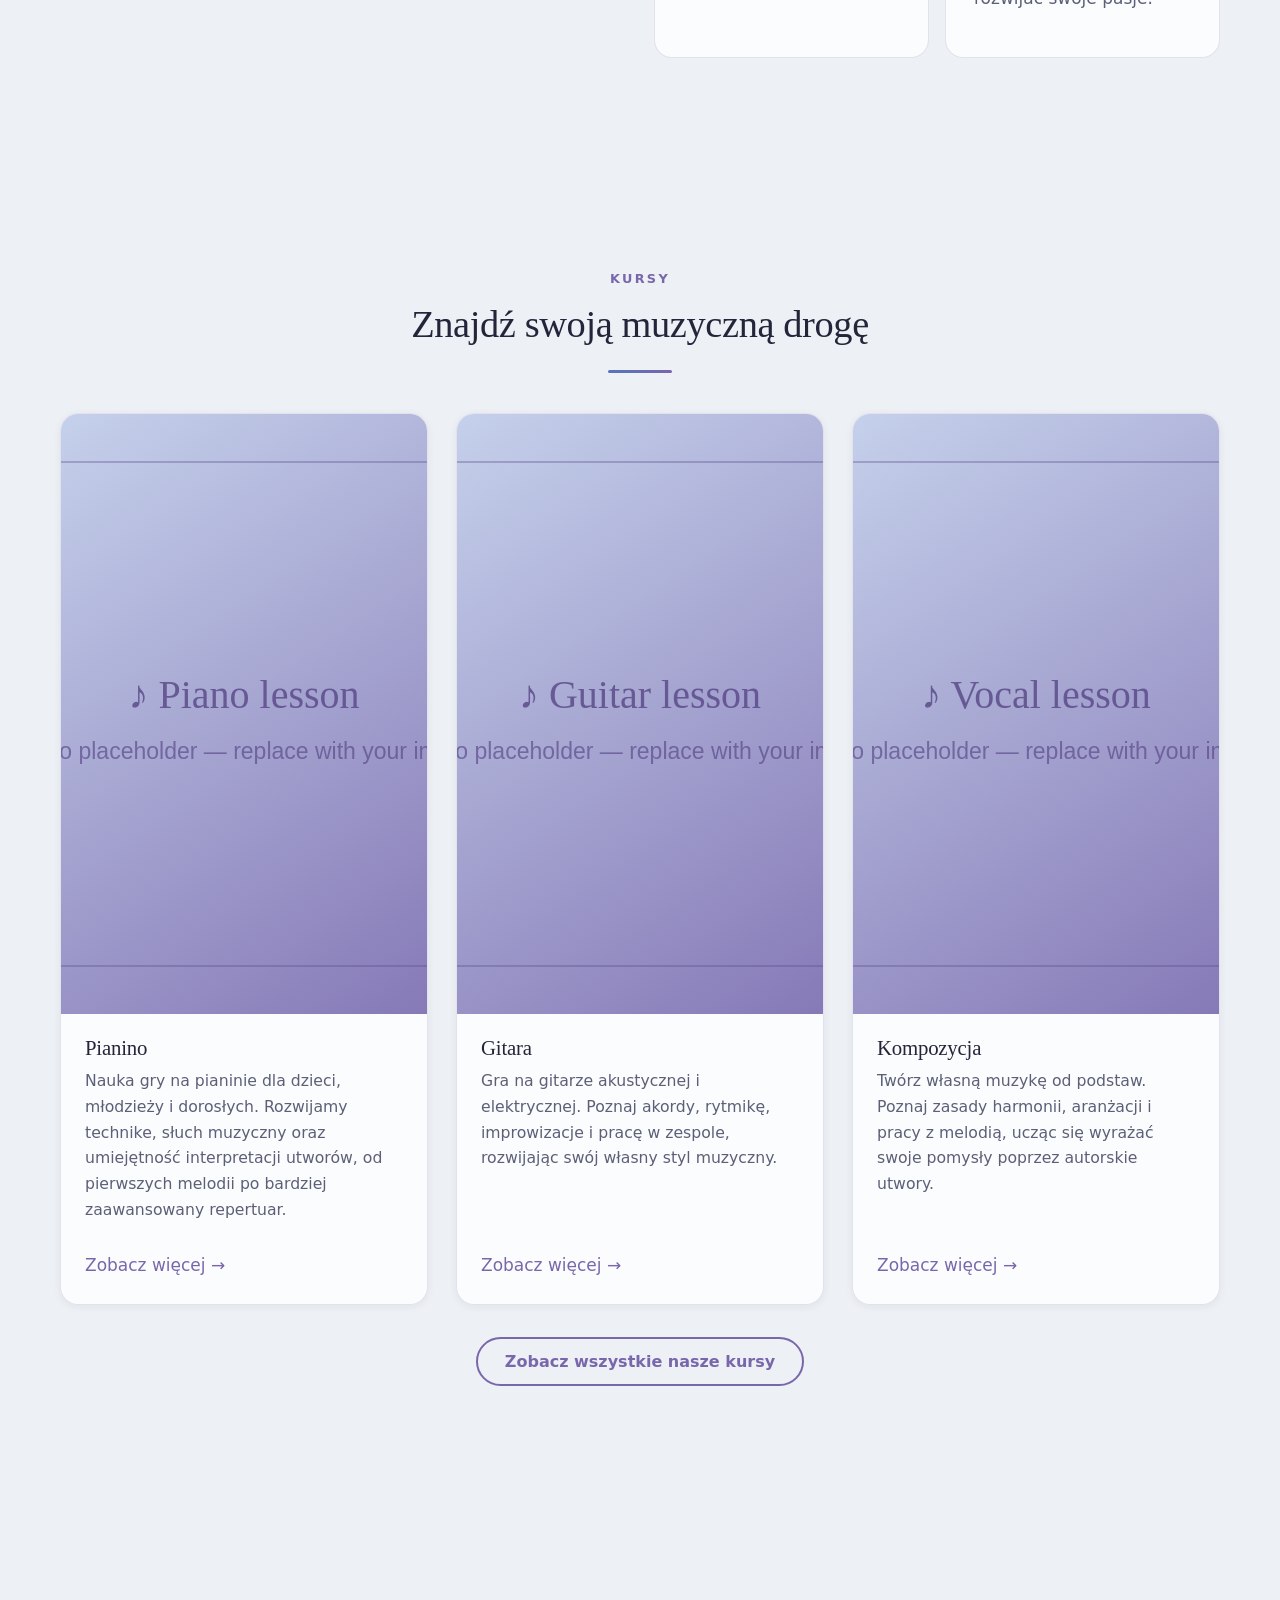
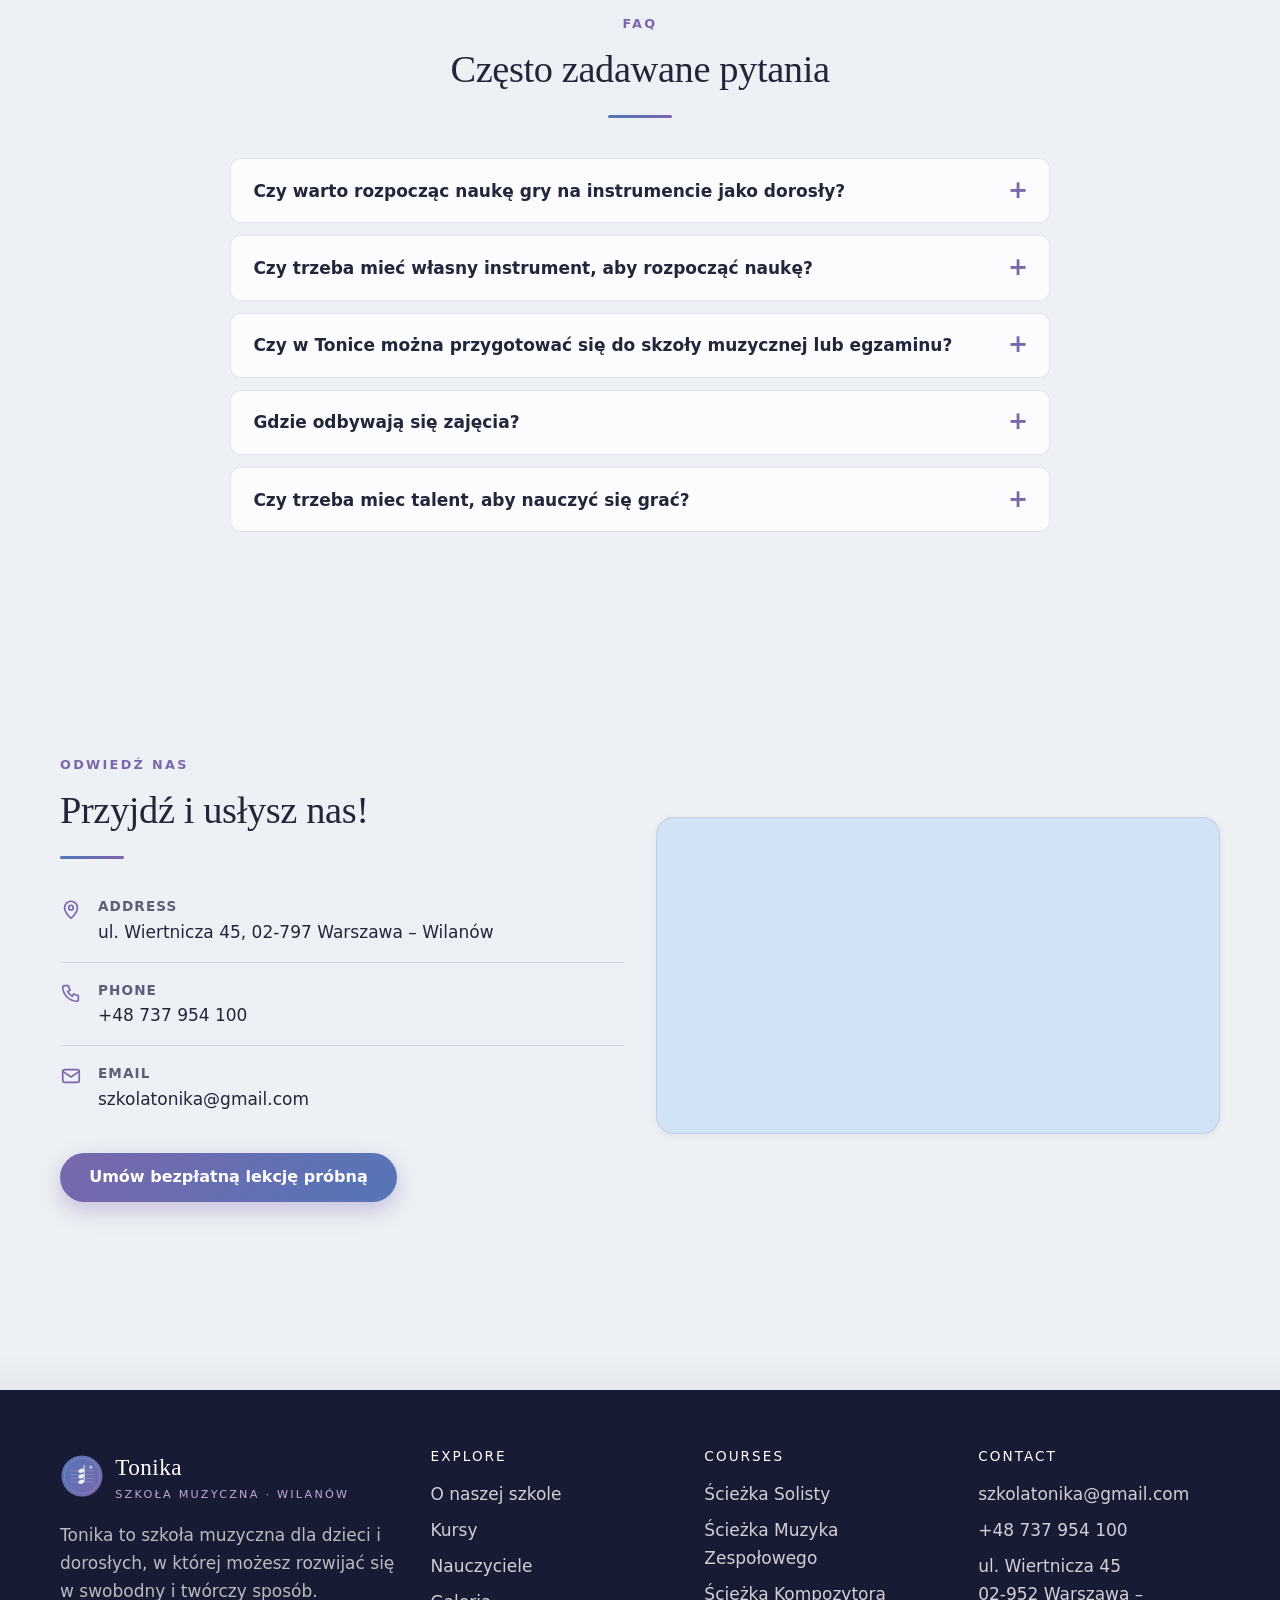
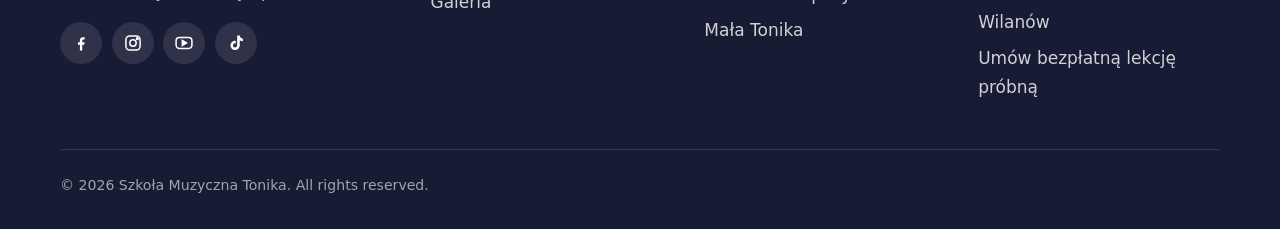
==== commit 7db1735e: "Add content" ====
--- a/index.html
+++ b/index.html
@@ -4,7 +4,7 @@
   <meta charset="UTF-8">
   <meta name="viewport" content="width=device-width, initial-scale=1">
   <!-- SEO: edit title & description per page -->
-  <title>Szkoła Muzyczna Tonika – Wilanów | Music School in Warsaw</title>
+  <title>Szkoła Muzyczna Tonika – Wilanów</title>
   <meta name="description" content="Tonika is a modern music school in Wilanów, Warsaw. Piano, guitar, vocal, violin, drums and production for ages 0–99. Book a free trial lesson today.">
   <meta name="theme-color" content="#7967AC">
   <meta property="og:title" content="Szkoła Muzyczna Tonika – Wilanów | Music School in Warsaw">
@@ -32,21 +32,20 @@
     <nav class="nav container" aria-label="Main navigation">
       
       <a class="brand" href="index.html">
-        <p>DEMO VERSION</p>
         <img src="images/logo.svg" alt="" width="44" height="44">
-        <span class="brand__name">Tonika <small>Music School · Wilanów</small></span>
+        <span class="brand__name">Tonika <small>Szkoła muzyczna · Wilanów</small></span>
       </a>
       <button class="nav-toggle" aria-expanded="false" aria-controls="nav-list" aria-label="Open menu">
         <span></span><span></span><span></span>
       </button>
       <ul class="nav__list" id="nav-list">
-        <li><a class="nav__link" href="index.html">Home</a></li>
-        <li><a class="nav__link" href="about.html">About Us</a></li>
-        <li><a class="nav__link" href="courses.html">Courses</a></li>
-        <li><a class="nav__link" href="teachers.html">Teachers</a></li>
-        <li><a class="nav__link" href="gallery.html">Gallery</a></li>
-        <li><a class="nav__link" href="contact.html">Contact</a></li>
-        <li class="nav__cta"><a class="btn btn--primary btn--sm" href="https://forms.gle/your-form-id" target="_blank" rel="noopener">Book a Free Trial Lesson</a></li>
+        <li><a class="nav__link" href="index.html">Start</a></li>
+        <li><a class="nav__link" href="about.html">O naszej szkole</a></li>
+        <li><a class="nav__link" href="courses.html">Kursy</a></li>
+        <li><a class="nav__link" href="teachers.html">Nauczyciele</a></li>
+        <li><a class="nav__link" href="gallery.html">Galeria </a></li>
+        <li><a class="nav__link" href="contact.html">Kontakt</a></li>
+        <li class="nav__cta"><a class="btn btn--primary btn--sm" href="https://forms.gle/your-form-id" target="_blank" rel="noopener">Umów bezpłatną lekcję próbną</a></li>
       </ul>
     </nav>
   </header>
@@ -57,30 +56,23 @@
     <section class="hero">
       <div class="container hero__inner">
         <div data-reveal>
-          <span class="eyebrow">Newly opened · Warsaw, Wilanów</span>
-          <h1>Szkola muzyczna <span class="accent">Tonika</span> - Wilanow</h1>
-          <p class="lead">Music education that resolves, like a tonic chord, into confidence. Individual lessons, band programmes and composition for children, teenagers and adults – led by professional, performing musicians.</p>
+          <h1>Szkola muzyczna <span class="accent">Tonika</span> - Wilanów</h1>
+          <p class="hero__motto">Muzyka, która jak Tonika,<br> daje poczucie pewności i własnego miejsca</p>
+          <p class="lead">Lekcje indywidualne i grupowe gry na instrumentach oraz wokalu dla dzieci i 
+            dorosłych, prowadzone przez profesjonalnych muzyków. 
+            Oferujemy także autorski program musicalowy oraz zajęcia z muzykoterapii, 
+            socjoterapii i arterapii, wspierające rozwój, kreatywność i relacje.</p>
           <div class="hero__actions">
-            <a class="btn btn--primary" href="https://forms.gle/your-form-id" target="_blank" rel="noopener">Book a Free Trial Lesson</a>
-            <a class="btn btn--ghost" href="courses.html">Explore courses</a>
-          </div>
-          <p class="hero__note">30-minute trial · no obligation · all instruments provided</p>
+            <a class="btn btn--primary" href="https://forms.gle/your-form-id" target="_blank" rel="noopener">Umów bezpłatną lekcję próbną</a>
+            <a class="btn btn--ghost" href="courses.html">Zobacz ofertę zajęć</a>
+          </div>
+          <p class="hero__note">30 minutowa lekcja próbna · bez zabowiązań · zapewniamy instrumenty</p>
         </div>
         <div class="hero__media" data-reveal="fade">
           <!-- IMAGE: replace images/hero.svg with a real photo (recommended 800×1000 px) -->
           <img src="images/hero.svg" alt="Bright lesson room with a grand piano at Tonika" width="800" height="1000">
-          <div class="chord" aria-hidden="true"><i></i><i></i><i></i><span>Tonic · I</span></div>
-        </div>
-      </div>
-    </section>
-
-    <!-- ===== STATS ===== -->
-    <section class="section--tight">
-      <div class="container stats" data-reveal>
-        <div class="stat"><strong>6</strong><span>instruments &amp; vocal</span></div>
-        <div class="stat"><strong>4</strong><span>learning paths</span></div>
-        <div class="stat"><strong>0–99</strong><span>age range</span></div>
-        <div class="stat"><strong>1:1</strong><span>individual lessons</span></div>
+          
+        </div>
       </div>
     </section>
 
@@ -88,33 +80,33 @@
     <section class="section">
       <div class="container grid grid--2" style="align-items:center">
         <div data-reveal>
-          <span class="eyebrow">Welcome to Tonika</span>
-          <h2>A school built around the student, not the syllabus</h2>
+          <span class="eyebrow">Witamy w Tonice</span>
+          <h2>Twoja muzyka. Twoja droga.</h2>
           <div class="divider" style="margin-bottom:1.25rem"></div>
-          <p>The tonic is the note every melody comes home to. We named our school after it because that is how learning should feel: a clear direction, a sense of arrival, and the joy of playing music you love.</p>
-          <p>At Tonika every student follows a personal path – solo performer, band musician, composer or early-years explorer – with lesson plans that adapt to your pace and goals.</p>
-          <a class="btn btn--ghost" href="about.html">Our story</a>
+          <p>W Szkole Tonika najważniejsze są potrzeby i zainteresowania osoby, która chce grać, śpiewać i rozwijać się poprzez muzykę. 
+          Program zajęć dostosowujemy indywidualnie, tak aby każdy mógł rozwijać swoje umiejetności, kreatywność i pewność siebie.</p>
+          <p>Tutaj każdy znajdzie coś dla siebie - od programów skierowanych  do dorosłych po zajęcia dla najmłodszych , którym dajemy przestrzeń do odkrywania siebie, rozwijania wyobraźni i budowania relacji poprzez muzykę.</p>
         </div>
         <div class="grid grid--2" style="gap:1rem">
           <div class="feature" data-reveal>
             <div class="feature__icon"><svg viewBox="0 0 24 24" fill="none" stroke="currentColor" stroke-width="1.8" aria-hidden="true"><circle cx="12" cy="8" r="4"/><path d="M4 21a8 8 0 0 1 16 0"/></svg></div>
-            <h3>Individual lessons</h3>
-            <p class="muted">One teacher, one student, one plan. Group activities are always an addition, never a replacement.</p>
+            <h3>Lekcje grupowe i solo</h3>
+            <p class="muted">Skup się na własnych celach na zajęciach indywidualnych lub czerp radość ze wspólnego tworzenia na zajęciach grupowych</p>
           </div>
           <div class="feature" data-reveal>
             <div class="feature__icon"><svg viewBox="0 0 24 24" fill="none" stroke="currentColor" stroke-width="1.8" aria-hidden="true"><path d="m12 3 2.7 5.6 6.1.9-4.4 4.3 1 6.1L12 17l-5.4 2.9 1-6.1L3.2 9.5l6.1-.9z"/></svg></div>
-            <h3>Performing teachers</h3>
-            <p class="muted">Our staff are active concert and studio musicians with pedagogical training.</p>
+            <h3>Nauczyciele - praktycy</h3>
+            <p class="muted">Uczą Cię muzycy, którzy sami tworzą, występują na scenie i nieustannie rozwijają swój warsztat.</p>
           </div>
           <div class="feature" data-reveal>
             <div class="feature__icon"><svg viewBox="0 0 24 24" fill="none" stroke="currentColor" stroke-width="1.8" aria-hidden="true"><rect x="9" y="3" width="6" height="11" rx="3"/><path d="M5 11a7 7 0 0 0 14 0M12 18v3"/></svg></div>
-            <h3>Studio & stage</h3>
-            <p class="muted">A professional recording room and two concerts a year for every student who wants them.</p>
+            <h3>Studio & koncerty</h3>
+            <p class="muted">Zajecia prowadzone sa w profesjonalnym studiu, gdzie mozesz nagrac swoje wykonanie lub piosenkę.</p>
           </div>
           <div class="feature" data-reveal>
             <div class="feature__icon"><svg viewBox="0 0 24 24" fill="none" stroke="currentColor" stroke-width="1.8" aria-hidden="true"><path d="m3 11 9-7 9 7v9a1 1 0 0 1-1 1h-5v-6h-6v6H4a1 1 0 0 1-1-1z"/></svg></div>
-            <h3>Right here in Wilanów</h3>
-            <p class="muted">Minutes from home or school. Flexible afternoon, evening and Saturday slots.</p>
+            <h3>Tutaj w Wilanowie</h3>
+            <p class="muted">Muzyka blisko Ciebie - w sercu Wilanowa. Stworzyliśmy tutaj kameralną przestrzeń, w której każdy może rozwijać swoje pasje.</p>
           </div>
         </div>
       </div>
@@ -124,97 +116,70 @@
     <section class="section" id="courses">
       <div class="container">
         <div class="section-head center" data-reveal>
-          <span class="eyebrow">Featured courses</span>
-          <h2>Find your instrument</h2>
+          <span class="eyebrow">Kursy</span>
+          <h2>Znajdź swoją muzyczną drogę</h2>
           <div class="divider"></div>
         </div>
         <div class="grid grid--3">
           <article class="card" data-reveal>
             <div class="card__media"><img src="images/course-1.svg" alt="Piano lesson at Tonika" loading="lazy" width="900" height="600"></div>
             <div class="card__body">
-              <h3>Piano</h3>
-              <p>Classical, jazz and pop repertoire on acoustic grand and digital pianos. From first notes to diploma exams.</p>
-              <div class="card__footer"><span class="tag">Ages 5+</span><a href="courses.html#solo">Learn more →</a></div>
+              <h3>Pianino</h3>
+              <p>Nauka gry na pianinie dla dzieci, młodzieży i dorosłych. Rozwijamy technike, słuch muzyczny oraz umiejętność interpretacji utworów, od pierwszych melodii po bardziej zaawansowany repertuar.</p>
+              <div class="card__footer"><a href="courses.html#solo">Zobacz więcej →</a></div>
             </div>
           </article>
           <article class="card" data-reveal>
             <div class="card__media"><img src="images/course-2.svg" alt="Guitar lesson at Tonika" loading="lazy" width="900" height="600"></div>
             <div class="card__body">
-              <h3>Guitar &amp; Bass</h3>
-              <p>Acoustic, electric and bass guitar. Chords, fingerstyle, improvisation and playing with a band.</p>
-              <div class="card__footer"><span class="tag">Ages 6+</span><a href="courses.html#band">Learn more →</a></div>
+              <h3>Gitara</h3>
+              <p>Gra na gitarze akustycznej i elektrycznej. Poznaj akordy, rytmikę, improwizacje i pracę w zespole, rozwijając swój własny styl muzyczny.</p>
+              <div class="card__footer"><a href="courses.html#band">Zobacz więcej →</a></div>
             </div>
           </article>
           <article class="card" data-reveal>
             <div class="card__media"><img src="images/course-3.svg" alt="Vocal lesson at Tonika" loading="lazy" width="900" height="600"></div>
             <div class="card__body">
-              <h3>Vocal</h3>
-              <p>Healthy technique, breathing, interpretation and stage presence in pop, jazz and musical theatre styles.</p>
-              <div class="card__footer"><span class="tag">Ages 7+</span><a href="courses.html#solo">Learn more →</a></div>
+              <h3>Kompozycja</h3>
+              <p>Twórz własną muzykę od podstaw. Poznaj zasady harmonii, aranżacji i pracy z melodią, ucząc się wyrażać swoje pomysły poprzez autorskie utwory.</p>
+              <div class="card__footer"><a href="courses.html#solo">Zobacz więcej →</a></div>
             </div>
           </article>
         </div>
-        <p class="center" style="margin-top:2rem" data-reveal><a class="btn btn--ghost" href="courses.html">See all courses and paths</a></p>
-      </div>
-    </section>
-
-    <!-- ===== TESTIMONIALS ===== -->
-    <section class="section">
-      <div class="container">
-        <div class="section-head center" data-reveal>
-          <span class="eyebrow">Testimonials</span>
-          <h2>What our students say</h2>
-          <div class="divider"></div>
-        </div>
-        <!-- Replace the quotes below with real student feedback -->
-        <div class="grid grid--3">
-          <div class="testimonial" data-reveal>
-            <span class="stars" aria-label="5 out of 5 stars">★★★★★</span>
-            <blockquote>“My daughter counts down the days to her piano lesson. The teacher found exactly the songs that keep her motivated.”</blockquote>
-            <cite>Parent of a 7-year-old student <span>Piano · Solo Path</span></cite>
-          </div>
-          <div class="testimonial" data-reveal>
-            <span class="stars" aria-label="5 out of 5 stars">★★★★★</span>
-            <blockquote>“I started guitar at 41. Within a few months I was rehearsing with other adult beginners and we recorded two songs in the studio.”</blockquote>
-            <cite>Adult student <span>Guitar · Band Musician</span></cite>
-          </div>
-          <div class="testimonial" data-reveal>
-            <span class="stars" aria-label="5 out of 5 stars">★★★★★</span>
-            <blockquote>“The composition classes taught me how to finish songs, not just start them. I released my first EP this spring.”</blockquote>
-            <cite>Teen student <span>Composer Path</span></cite>
-          </div>
-        </div>
-      </div>
-    </section>
+        <p class="center" style="margin-top:2rem" data-reveal><a class="btn btn--ghost" href="courses.html">Zobacz wszystkie nasze kursy</a></p>
+      </div>
+    </section>
+
+   
 
     <!-- ===== FAQ ===== -->
     <section class="section" id="faq">
       <div class="container">
         <div class="section-head center" data-reveal>
           <span class="eyebrow">FAQ</span>
-          <h2>Questions parents and students ask</h2>
+          <h2>Często zadawane pytania</h2>
           <div class="divider"></div>
         </div>
         <div class="faq" data-reveal="fade">
           <details>
-            <summary>How does the free trial lesson work?</summary>
-            <div class="faq__body"><p>You pick an instrument and a convenient time. A teacher spends 30 minutes with you (or your child), checks the level and goals, and suggests a path. No payment details are needed.</p></div>
-          </details>
-          <details>
-            <summary>Do I need my own instrument?</summary>
-            <div class="faq__body"><p>Not at the beginning. Our classrooms are fully equipped, and we help you choose and rent or buy an instrument when you are ready.</p></div>
-          </details>
-          <details>
-            <summary>From what age can my child start?</summary>
-            <div class="faq__body"><p>Little Tonika welcomes children from birth to 5 years together with a parent. Individual instrument lessons start at 5+.</p></div>
-          </details>
-          <details>
-            <summary>Where are the lessons held?</summary>
-            <div class="faq__body"><p>All lessons take place at our school in Wilanów, Warsaw. Selected theory and composition sessions are also available online.</p></div>
-          </details>
-          <details>
-            <summary>Can adults join?</summary>
-            <div class="faq__body"><p>Absolutely. Around a third of our students are adults – complete beginners and returning players alike.</p></div>
+            <summary>Czy warto rozpocząc naukę gry na instrumencie jako dorosły?</summary>
+            <div class="faq__body"><p>Oczywiście! Na naukę muzyki nigdy nie jest za późno. Program zajęć dopasowujemy do wieku, potrzeb, możliwości i zainteresowań ucznia. Nie musisz mieć wcześniejszego doświadczenia - możesz zacząć zupełnie od podstaw.</p></div>
+          </details>
+          <details>
+            <summary>Czy trzeba mieć własny instrument, aby rozpocząć naukę?</summary>
+            <div class="faq__body"><p>Nie! Na początkowym etapie nauki uczeń może korzystać z insturmentu dostępnego w nasyzm studiu. Jeżeli obawiasz się, że Twoje dziecko może z czasem zmienić swoje zainteresowania, nie musisz kupować od razu instrumentu.</p></div>
+          </details>
+          <details>
+            <summary>Czy w Tonice można przygotować się do skzoły muzycznej lub egzaminu?</summary>
+            <div class="faq__body"><p>Tak. Możemy dostosowac program do konkretnego celu - również do egzaminów, przesłuchań czy dalszej edukacji muzycznej.</p></div>
+          </details>
+          <details>
+            <summary>Gdzie odbywają się zajęcia?</summary>
+            <div class="faq__body"><p>Wszystkie zajęcia odbywają się a naszym studiu w Wilanowie, ul. Wiertnicza 45. Istnieje równiez możliwość dojechania do ucznia lub zajęć zdalnych</p></div>
+          </details>
+          <details>
+            <summary>Czy trzeba miec talent, aby nauczyć się grać?</summary>
+            <div class="faq__body"><p>Nie. Muzykalność można rozwijać poprzez regularny kontakt z muzyką, ćwiczenia i praktykę. Ważniejsza od "wrodzonego talentu" jest ciekawość i zaangażowanie i chęć odkrywania własnych możliwości.</p></div>
           </details>
         </div>
       </div>
@@ -224,21 +189,21 @@
     <section class="section" id="contact">
       <div class="container contact-preview">
         <div data-reveal>
-          <span class="eyebrow">Visit us</span>
-          <h2>Come and hear the room</h2>
+          <span class="eyebrow">Odwiedź nas</span>
+          <h2>Przyjdź i usłysz nas!</h2>
           <div class="divider" style="margin-bottom:1.25rem"></div>
           <ul class="contact-list">
-            <li><svg viewBox="0 0 24 24" fill="none" stroke="currentColor" stroke-width="1.8" aria-hidden="true"><path d="M12 21s7-6.2 7-11.5A7 7 0 0 0 5 9.5C5 14.8 12 21 12 21z"/><circle cx="12" cy="9.5" r="2.5"/></svg><div><strong>Address</strong>ul. [Street name] 12, 02-797 Warszawa – Wilanów</div></li>
-            <li><svg viewBox="0 0 24 24" fill="none" stroke="currentColor" stroke-width="1.8" aria-hidden="true"><path d="M5 4h4l2 5-2.5 1.5a11 11 0 0 0 5 5L15 13l5 2v4a2 2 0 0 1-2 2A16 16 0 0 1 3 6a2 2 0 0 1 2-2z"/></svg><div><strong>Phone</strong><a href="tel:+48000000000">+48 000 000 000</a></div></li>
-            <li><svg viewBox="0 0 24 24" fill="none" stroke="currentColor" stroke-width="1.8" aria-hidden="true"><rect x="3" y="5" width="18" height="14" rx="2"/><path d="m3 7 9 6 9-6"/></svg><div><strong>Email</strong><a href="mailto:hello@tonika-music.pl">hello@tonika-music.pl</a></div></li>
-            <li><svg viewBox="0 0 24 24" fill="none" stroke="currentColor" stroke-width="1.8" aria-hidden="true"><circle cx="12" cy="12" r="9"/><path d="M12 7v5l3 2"/></svg><div><strong>Opening hours</strong>Mon–Fri 12:00–21:00 · Sat 9:00–15:00</div></li>
-          </ul>
-          <a class="btn btn--primary" href="https://forms.gle/your-form-id" target="_blank" rel="noopener">Book a Free Trial Lesson</a>
+            <li><svg viewBox="0 0 24 24" fill="none" stroke="currentColor" stroke-width="1.8" aria-hidden="true"><path d="M12 21s7-6.2 7-11.5A7 7 0 0 0 5 9.5C5 14.8 12 21 12 21z"/><circle cx="12" cy="9.5" r="2.5"/></svg><div><strong>Address</strong>ul. Wiertnicza 45, 02-797 Warszawa – Wilanów</div></li>
+            <li><svg viewBox="0 0 24 24" fill="none" stroke="currentColor" stroke-width="1.8" aria-hidden="true"><path d="M5 4h4l2 5-2.5 1.5a11 11 0 0 0 5 5L15 13l5 2v4a2 2 0 0 1-2 2A16 16 0 0 1 3 6a2 2 0 0 1 2-2z"/></svg><div><strong>Phone</strong><a href="tel:+48737954100">+48 737 954 100</a></div></li>
+            <li><svg viewBox="0 0 24 24" fill="none" stroke="currentColor" stroke-width="1.8" aria-hidden="true"><rect x="3" y="5" width="18" height="14" rx="2"/><path d="m3 7 9 6 9-6"/></svg><div><strong>Email</strong><a href="mailto:szkolatonika@gmail.com">szkolatonika@gmail.com</a></div></li>
+            <!--<li><svg viewBox="0 0 24 24" fill="none" stroke="currentColor" stroke-width="1.8" aria-hidden="true"><circle cx="12" cy="12" r="9"/><path d="M12 7v5l3 2"/></svg><div><strong>Opening hours</strong>Mon–Fri 12:00–21:00 · Sat 9:00–15:00</div></li>-->
+          </ul>
+          <a class="btn btn--primary" href="https://forms.gle/your-form-id" target="_blank" rel="noopener">Umów bezpłatną lekcję próbną</a>
         </div>
         <div class="map" data-reveal="fade">
           <!-- GOOGLE MAPS: replace the `q=` value with your exact address -->
           <iframe title="Map showing Tonika Music School in Wilanów, Warsaw" loading="lazy" referrerpolicy="no-referrer-when-downgrade"
-            src="https://www.google.com/maps?q=Wilan%C3%B3w,+Warszawa&amp;z=14&amp;output=embed"></iframe>
+             src="https://www.google.com/maps?q=Wiertnicza+45,+Warszawa&z=17&output=embed"></iframe>
         </div>
       </div>
     </section>
@@ -252,9 +217,9 @@
         <div>
           <a class="brand" href="index.html">
             <img src="images/logo.svg" alt="" width="44" height="44">
-            <span class="brand__name">Tonika <small>Music School · Wilanów</small></span>
+            <span class="brand__name">Tonika <small>Szkoła Muzyczna · Wilanów</small></span>
           </a>
-          <p class="muted" style="color:rgba(255,255,255,.7)">A modern music school in Warsaw's Wilanów district. Individual lessons, band programmes, composition and early-years music for every age.</p>
+          <p class="muted" style="color:rgba(255,255,255,.7)">Tonika to szkoła muzyczna dla dzieci i dorosłych, w której możesz rozwijać się w swobodny i twórczy sposób.</p>
           <ul class="social" aria-label="Social media">
   <li><a href="https://facebook.com/" aria-label="Facebook" rel="noopener" target="_blank"><svg viewBox="0 0 24 24" fill="currentColor" aria-hidden="true"><path d="M13.5 21v-7h2.4l.4-3h-2.8V9.2c0-.9.3-1.5 1.5-1.5h1.4V5.1c-.3 0-1.1-.1-2.1-.1-2.1 0-3.6 1.3-3.6 3.7V11H8.3v3h2.4v7h2.8z"/></svg></a></li>
   <li><a href="https://instagram.com/" aria-label="Instagram" rel="noopener" target="_blank"><svg viewBox="0 0 24 24" fill="none" stroke="currentColor" stroke-width="1.8" aria-hidden="true"><rect x="3.5" y="3.5" width="17" height="17" rx="4.5"/><circle cx="12" cy="12" r="3.8"/><circle cx="17.2" cy="6.8" r="1" fill="currentColor"/></svg></a></li>
@@ -265,35 +230,34 @@
         <div>
           <h4>Explore</h4>
           <ul>
-            <li><a href="about.html">About Us</a></li>
-            <li><a href="courses.html">Courses &amp; Paths</a></li>
-            <li><a href="teachers.html">Teachers</a></li>
-            <li><a href="gallery.html">Gallery</a></li>
+            <li><a href="about.html">O naszej szkole</a></li>
+            <li><a href="courses.html">Kursy</a></li>
+            <li><a href="teachers.html">Nauczyciele</a></li>
+            <li><a href="gallery.html">Galeria</a></li>
           </ul>
         </div>
         <div>
           <h4>Courses</h4>
           <ul>
-            <li><a href="courses.html#solo">Solo Path</a></li>
-            <li><a href="courses.html#band">Band Musician</a></li>
-            <li><a href="courses.html#composer">Composer</a></li>
-            <li><a href="courses.html#kids">Little Tonika (0–5)</a></li>
+            <li><a href="courses.html#solo">Ścieżka Solisty</a></li>
+            <li><a href="courses.html#band">Ścieżka Muzyka Zespołowego</a></li>
+            <li><a href="courses.html#composer">Ścieżka Kompozytora</a></li>
+            <li><a href="courses.html#kids">Mała Tonika</a></li>
           </ul>
         </div>
         <div>
           <h4>Contact</h4>
           <ul>
             <!-- CONTACT DETAILS: also update contact.html and index.html -->
-            <li><a href="mailto:hello@tonika-music.pl">hello@tonika-music.pl</a></li>
-            <li><a href="tel:+48000000000">+48 000 000 000</a></li>
-            <li>ul. [Street name] 12<br>02-797 Warszawa – Wilanów</li>
-            <li><a href="https://forms.gle/your-form-id" target="_blank" rel="noopener">Book a trial lesson →</a></li>
+            <li><a href="mailto:hello@tonika-music.pl">szkolatonika@gmail.com</a></li>
+            <li><a href="tel:+48000000000">+48 737 954 100</a></li>
+            <li>ul. Wiertnicza 45<br>02-952 Warszawa – Wilanów</li>
+            <li><a href="https://forms.gle/your-form-id" target="_blank" rel="noopener">Umów bezpłatną lekcję próbną</a></li>
           </ul>
         </div>
       </div>
       <div class="footer-bottom">
         <span>© <span data-year>2026</span> Szkoła Muzyczna Tonika. All rights reserved.</span>
-        <span><a href="#">Privacy policy</a> · <a href="#">Terms</a></span>
       </div>
     </div>
   </footer>
--- a/css/style.css
+++ b/css/style.css
@@ -111,6 +111,25 @@
 .lead { font-size: 1.2rem; color: var(--text-muted); }
 .muted { color: var(--text-muted); }
 .center { text-align: center; }
+.mission-quote {
+  position: relative;
+  margin: 2rem auto 0;
+  max-width: 720px;
+  padding: 1rem 1.25rem;
+  color: var(--violet);
+  font-family: var(--font-head);
+  font-size: clamp(1.2rem, 2.2vw, 1.55rem);
+  font-style: italic;
+  line-height: 1.45;
+}
+.mission-quote::before {
+  content: "";
+  position: absolute;
+  inset: .35rem auto .35rem 0;
+  width: 3px;
+  border-radius: 3px;
+  background: linear-gradient(180deg, var(--blue), var(--violet));
+}
 
 /* Accessibility helpers */
 .visually-hidden {
@@ -127,9 +146,9 @@
 
 /* ---------------------------------------------------------------------
    3. BACKGROUND — STARS & CLOUDS
-   The sky layer is fixed behind all content. Stars are small radial
-   gradients (no images), clouds are blurred soft ellipses.
-   Edit `.star:nth-child(n)` to reposition stars.
+   The sky layer is fixed behind all content. JavaScript places four-point
+   stars only inside the side gutters, away from the main text column.
+   Change STAR_COUNT in js/main.js to regulate their quantity.
    --------------------------------------------------------------------- */
 .sky {
   position: fixed; inset: 0; z-index: -1; pointer-events: none;
@@ -152,28 +171,38 @@
 
 .star {
   position: absolute;
-  width: 6px; height: 6px; border-radius: 50%;
-  background: radial-gradient(circle, #fff 0%, var(--lilac) 45%, rgba(190,172,212,0) 75%);
-  box-shadow: 0 0 10px 2px rgba(121,103,172,.35);
-  opacity: .8;
-  animation: twinkle 5s ease-in-out infinite;
-}
-/* Star positions & timing — a "couple of stars", not a night sky */
-.star:nth-child(1) { top: 12%; left: 14%; }
-.star:nth-child(2) { top: 22%; left: 78%; width: 8px; height: 8px; animation-delay: 1.2s; }
-.star:nth-child(3) { top: 46%; left: 6%;  animation-delay: 2.4s; }
-.star:nth-child(4) { top: 58%; left: 88%; width: 5px; height: 5px; animation-delay: .6s; }
-.star:nth-child(5) { top: 82%; left: 34%; animation-delay: 3.1s; }
-.star:nth-child(6) { top: 30%; left: 50%; width: 4px; height: 4px; animation-delay: 1.8s; }
-.star:nth-child(7) { top: 90%; left: 66%; animation-delay: 4s; }
+  width: var(--star-size, 24px);
+  height: var(--star-size, 24px);
+  color: var(--star-color, var(--violet));
+  filter: drop-shadow(0 0 5px rgba(121, 103, 172, .25));
+  opacity: .58;
+  animation: twinkle var(--star-speed, 5s) ease-in-out infinite;
+  animation-delay: var(--star-delay, 0s);
+}
+
+.star::before {
+  content: "";
+  position: absolute;
+  inset: 0;
+  background: currentColor;
+  clip-path: polygon(50% 0, 58% 40%, 100% 50%, 58% 60%, 50% 100%, 42% 60%, 0 50%, 42% 40%);
+}
 
 @keyframes twinkle {
-  0%, 100% { opacity: .35; transform: scale(.85); }
-  50%      { opacity: 1;   transform: scale(1.15); }
+  0%, 100% { opacity: .32; transform: scale(.88) rotate(0deg); }
+  50%      { opacity: .78; transform: scale(1.08) rotate(4deg); }
 }
 @keyframes drift {
   from { transform: translateX(0); }
   to   { transform: translateX(6vw); }
+}
+
+@media (max-width: 1280px) {
+  .star { opacity: .42; }
+}
+
+@media (max-width: 900px) {
+  .star { display: none; }
 }
 
 
@@ -273,17 +302,42 @@
 /* ---------------------------------------------------------------------
    7. HERO
    --------------------------------------------------------------------- */
-.hero { padding-block: clamp(3rem, 8vw, 7rem) clamp(3rem, 6vw, 5rem); }
+.hero { padding-block: clamp(2.5rem, 5vw, 4.5rem) clamp(3rem, 6vw, 5rem); }
 .hero__inner { display: grid; grid-template-columns: 1.1fr .9fr; gap: 3rem; align-items: center; }
+.hero__inner > div:first-child { padding-top: 0; }
 .hero h1 { margin-bottom: 1rem; }
 .hero h1 .accent { color: var(--violet); font-style: italic; }
+.hero__motto {
+  position: relative;
+  margin: -.25rem 0 1.1rem;
+  padding-left: 1rem;
+  font-family: var(--font-head);
+  font-size: clamp(1.1rem, 1.25vw, 1.4rem);
+  font-style: italic;
+  font-weight: 600;
+  line-height: 1.4;
+  color: var(--violet-deep);
+}
+.hero__motto::before {
+  content: "";
+  position: absolute;
+  top: .2em;
+  bottom: .2em;
+  left: 0;
+  width: 3px;
+  border-radius: 3px;
+  background: linear-gradient(180deg, var(--blue), var(--violet));
+}
 .hero__actions { display: flex; flex-wrap: wrap; gap: .9rem; margin-top: 1.75rem; }
 .hero__note { margin-top: 1rem; font-size: .92rem; color: var(--text-muted); }
 
-.hero__media { position: relative; }
+.hero__media { position: relative; align-self: start; }
 .hero__media img {
   width: 100%; border-radius: var(--radius); box-shadow: var(--shadow-lg);
-  aspect-ratio: 4 / 5; object-fit: cover;
+  height: auto; aspect-ratio: auto; object-fit: contain;
+}
+@media (min-width: 861px) {
+  .hero__media img { max-height: calc(100vh - var(--header-h) - 4rem); }
 }
 /* Decorative "chord" — three stacked notes, a nod to the tonic triad */
 .chord {
@@ -444,6 +498,33 @@
 .kids img { border-radius: var(--radius); box-shadow: var(--shadow-md); aspect-ratio: 4/3; object-fit: cover; width: 100%; }
 .kids ul { padding-left: 1.2rem; color: var(--text-muted); }
 .kids li { margin-bottom: .4rem; }
+
+/* Additional creative and therapeutic programmes */
+.program {
+  display: block;
+  align-items: center; padding: clamp(2rem, 5vw, 4rem);
+  border-radius: calc(var(--radius) * 1.6); overflow: hidden;
+}
+.program--blue {
+  color: #fff;
+  background: linear-gradient(135deg, #5575B8 0%, #668BC7 100%);
+  box-shadow: var(--shadow-md);
+}
+.program--blue h2, .program--blue h3 { color: #fff; }
+.program--blue .eyebrow { color: var(--blue-light); }
+.program--blue .divider { background: linear-gradient(90deg, #D2E3F6, rgba(255,255,255,.35)); }
+.program--blue p { color: rgba(255,255,255,.9); }
+.program--calm {
+  background: linear-gradient(135deg, #E1EFEF 0%, #D5E2F0 100%);
+  border: 1px solid rgba(85,117,184,.2);
+  box-shadow: var(--shadow-sm);
+}
+.program--calm .program__content { max-width: none; }
+.program__media { margin-top: 2rem; }
+.program__media img {
+  width: 100%; aspect-ratio: 16 / 7; object-fit: cover;
+  border-radius: var(--radius); box-shadow: var(--shadow-md);
+}
 
 /* Pricing / details table */
 .table { width: 100%; border-collapse: collapse; background: var(--surface); border-radius: var(--radius); overflow: hidden; border: 1px solid var(--border); }
@@ -601,8 +682,9 @@
   .nav__cta .btn { width: 100%; }
 
   .hero__inner, .grid--2, .grid--3, .kids, .contact-grid, .contact-preview { grid-template-columns: 1fr; }
-  .hero__media { order: -1; max-width: 420px; margin-inline: auto; }
-  .hero__media img { aspect-ratio: 4 / 3; }
+  .hero__inner > div:first-child { padding-top: 0; }
+  .hero__media { order: 0; max-width: 420px; margin: 1rem auto 0; }
+  .hero__media img { aspect-ratio: auto; object-fit: contain; max-height: none; }
   .gallery { grid-template-columns: repeat(2, 1fr); }
   .gallery .wide { grid-column: span 2; }
   .booking-card { align-items: flex-start; flex-direction: column; }
@@ -611,6 +693,9 @@
 
 @media (max-width: 540px) {
   body { font-size: 1rem; }
+  .hero { padding-top: 2.5rem; }
+  .hero__inner { gap: 1.75rem; }
+  .hero__media { margin-top: .25rem; }
   .grid--4, .stats { grid-template-columns: 1fr; }
   .gallery { grid-template-columns: 1fr; }
   .gallery .wide { grid-column: span 1; }
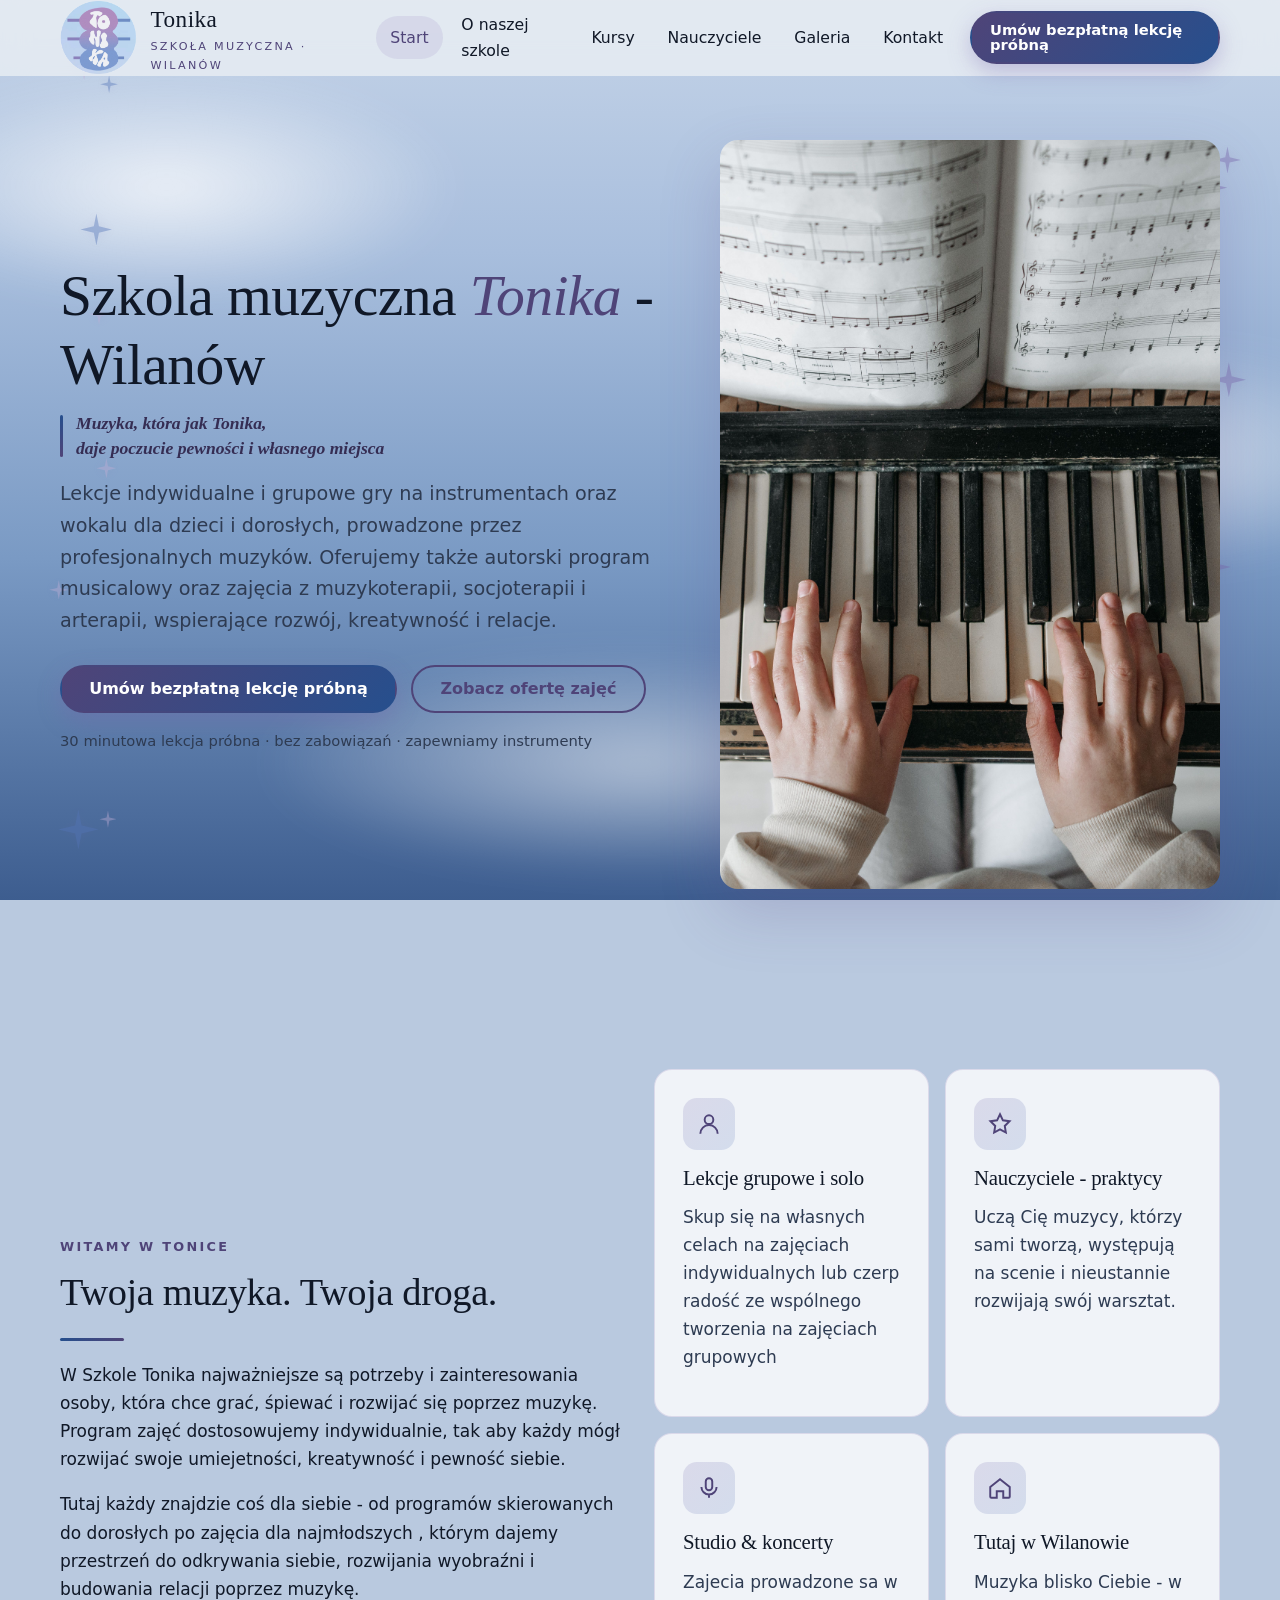
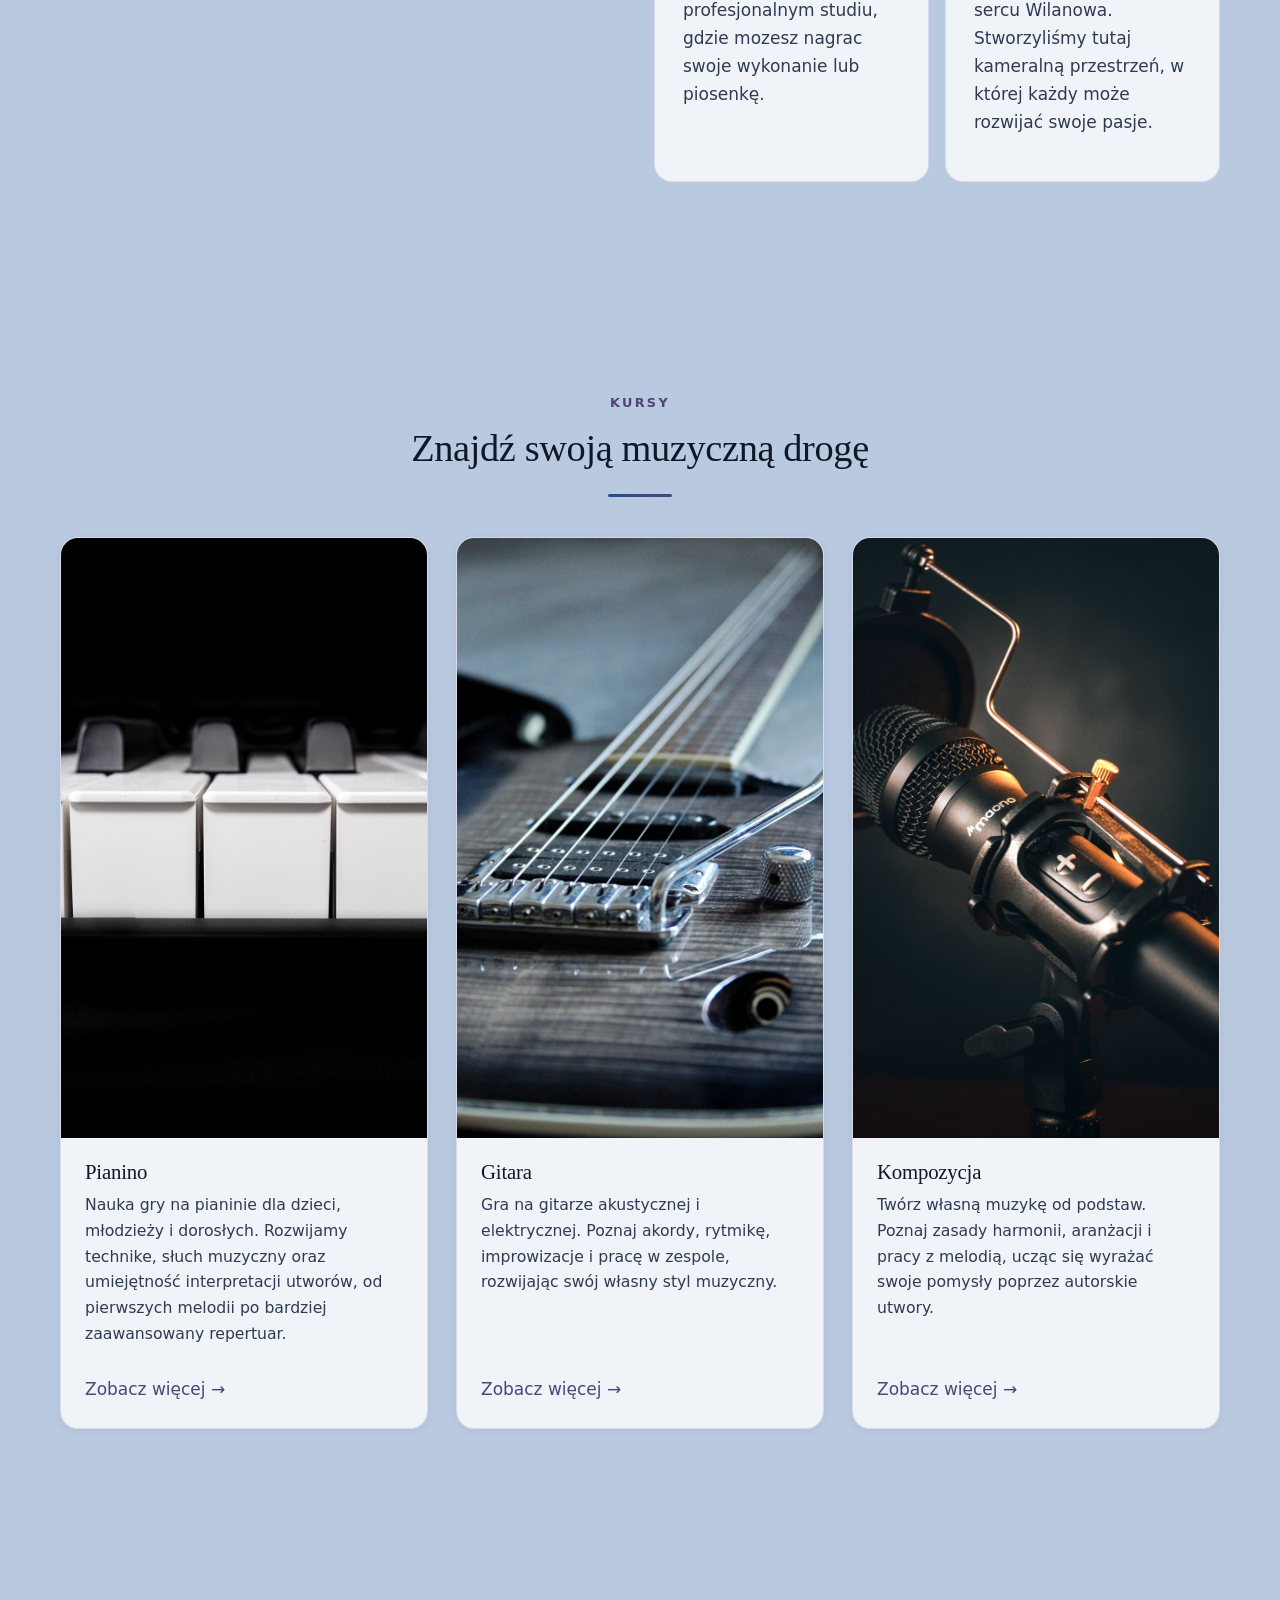
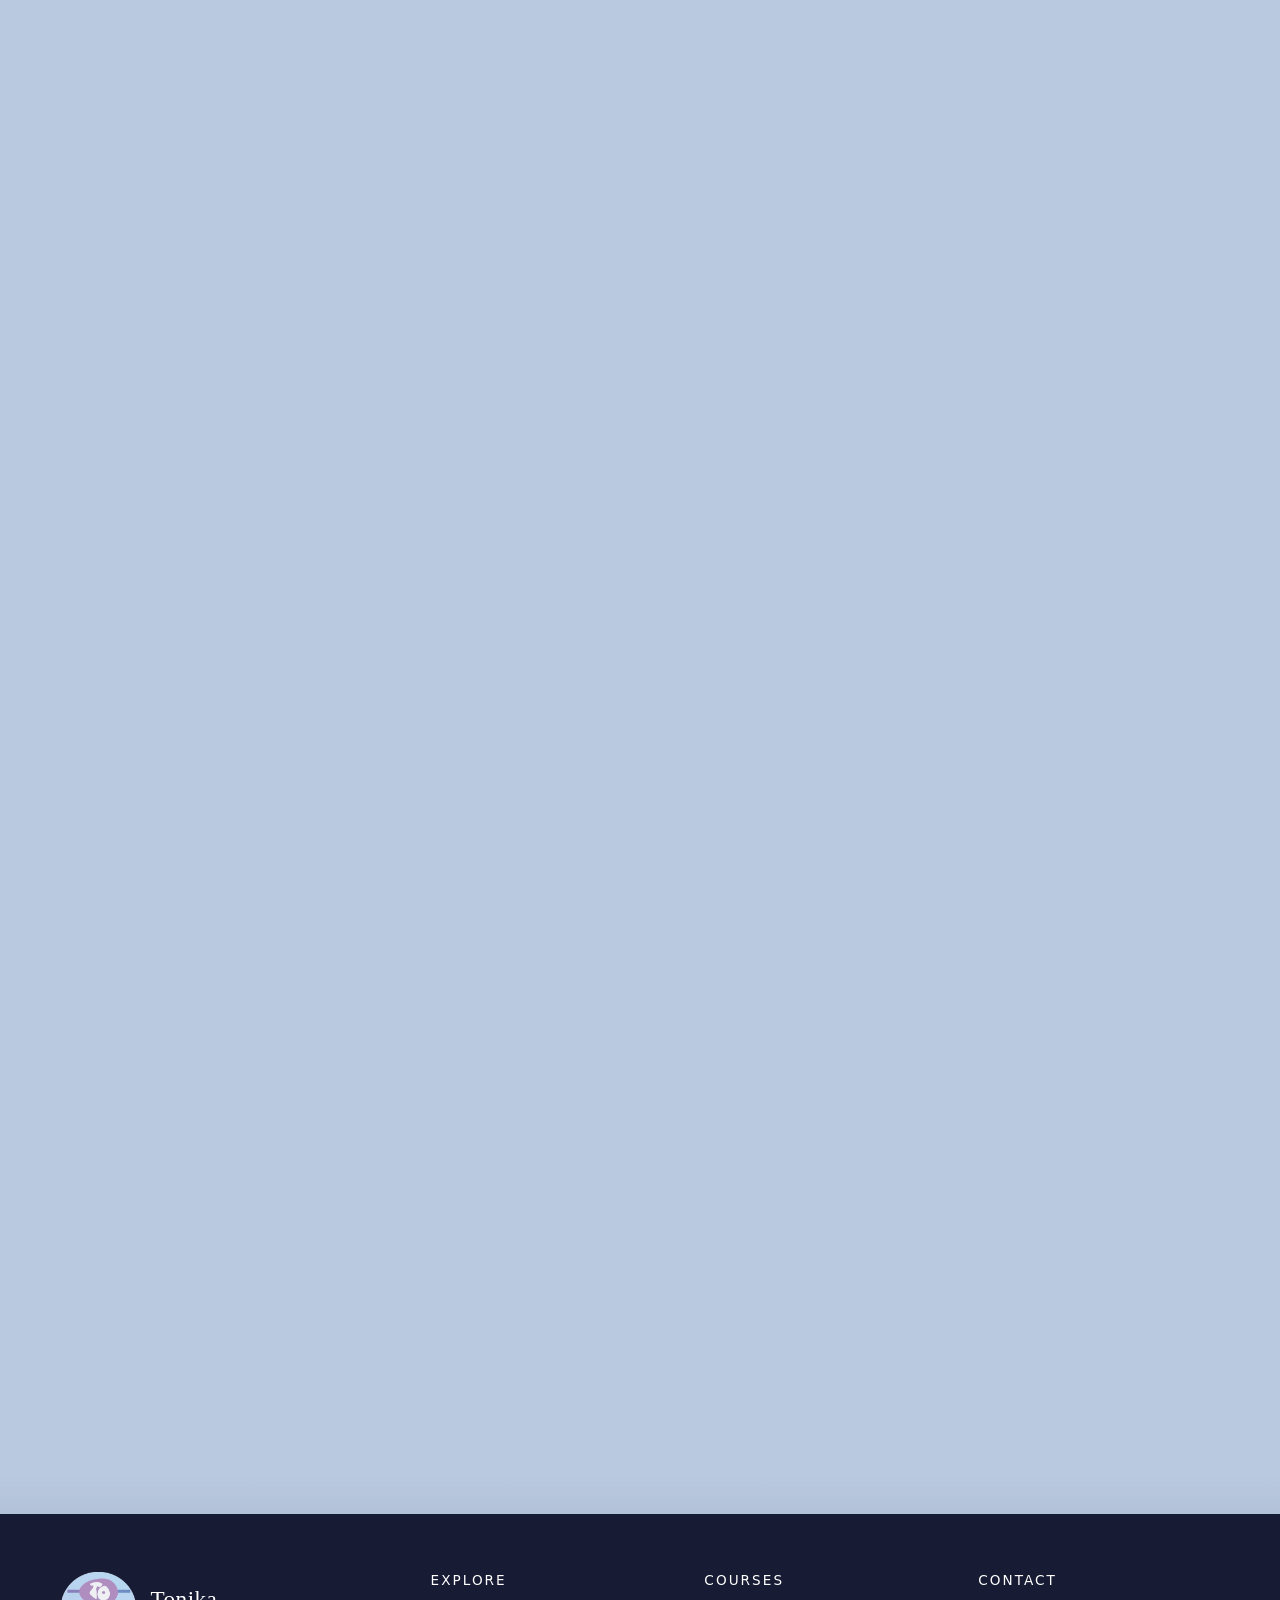
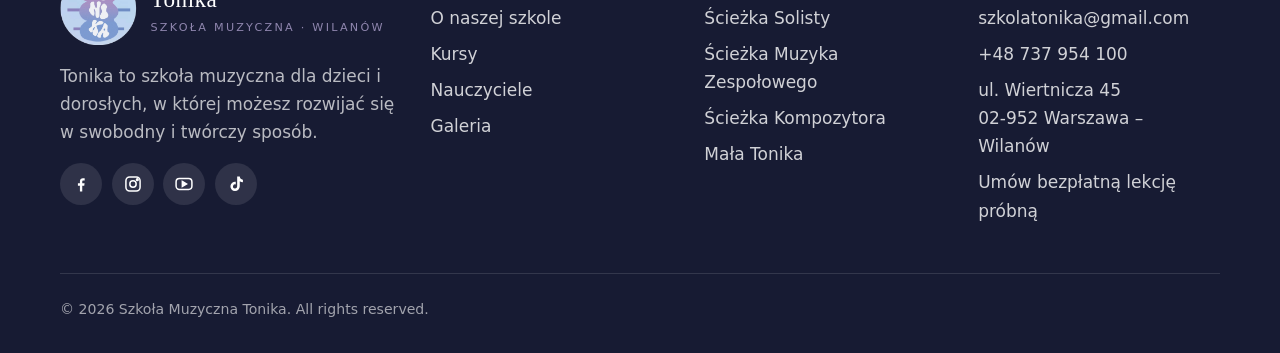
==== commit bf9bbbb9: "Add images, change styles" ====
--- a/index.html
+++ b/index.html
@@ -11,7 +11,7 @@
   <meta property="og:description" content="Tonika is a modern music school in Wilanów, Warsaw. Piano, guitar, vocal, violin, drums and production for ages 0–99. Book a free trial lesson today.">
   <meta property="og:type" content="website">
   <meta property="og:image" content="images/hero.svg">
-  <link rel="icon" type="image/svg+xml" href="images/logo.svg">
+  <link rel="icon" type="image/svg+xml" href="images/logo.png">
   <link rel="canonical" href="index.html">
   <link rel="stylesheet" href="css/style.css">
 </head>
@@ -32,7 +32,7 @@
     <nav class="nav container" aria-label="Main navigation">
       
       <a class="brand" href="index.html">
-        <img src="images/logo.svg" alt="" width="44" height="44">
+        <img src="images/logo.png" alt="Logo szkoły muzycznej Tonika" width="64" height="64">
         <span class="brand__name">Tonika <small>Szkoła muzyczna · Wilanów</small></span>
       </a>
       <button class="nav-toggle" aria-expanded="false" aria-controls="nav-list" aria-label="Open menu">
@@ -70,7 +70,7 @@
         </div>
         <div class="hero__media" data-reveal="fade">
           <!-- IMAGE: replace images/hero.svg with a real photo (recommended 800×1000 px) -->
-          <img src="images/hero.svg" alt="Bright lesson room with a grand piano at Tonika" width="800" height="1000">
+          <img src="images/hero.jpeg" alt="Bright lesson room with a grand piano at Tonika" width="800" height="1000">
           
         </div>
       </div>
@@ -122,7 +122,7 @@
         </div>
         <div class="grid grid--3">
           <article class="card" data-reveal>
-            <div class="card__media"><img src="images/course-1.svg" alt="Piano lesson at Tonika" loading="lazy" width="900" height="600"></div>
+            <div class="card__media"><img src="images/Zdjecie2.jpeg" alt="Piano lesson at Tonika" loading="lazy" width="900" height="600"></div>
             <div class="card__body">
               <h3>Pianino</h3>
               <p>Nauka gry na pianinie dla dzieci, młodzieży i dorosłych. Rozwijamy technike, słuch muzyczny oraz umiejętność interpretacji utworów, od pierwszych melodii po bardziej zaawansowany repertuar.</p>
@@ -130,7 +130,7 @@
             </div>
           </article>
           <article class="card" data-reveal>
-            <div class="card__media"><img src="images/course-2.svg" alt="Guitar lesson at Tonika" loading="lazy" width="900" height="600"></div>
+            <div class="card__media"><img src="images/Zdjecie3.jpeg" alt="Guitar lesson at Tonika" loading="lazy" width="900" height="600"></div>
             <div class="card__body">
               <h3>Gitara</h3>
               <p>Gra na gitarze akustycznej i elektrycznej. Poznaj akordy, rytmikę, improwizacje i pracę w zespole, rozwijając swój własny styl muzyczny.</p>
@@ -138,7 +138,7 @@
             </div>
           </article>
           <article class="card" data-reveal>
-            <div class="card__media"><img src="images/course-3.svg" alt="Vocal lesson at Tonika" loading="lazy" width="900" height="600"></div>
+            <div class="card__media"><img src="images/Zdjecie4.jpeg" alt="Vocal lesson at Tonika" loading="lazy" width="900" height="600"></div>
             <div class="card__body">
               <h3>Kompozycja</h3>
               <p>Twórz własną muzykę od podstaw. Poznaj zasady harmonii, aranżacji i pracy z melodią, ucząc się wyrażać swoje pomysły poprzez autorskie utwory.</p>
@@ -216,7 +216,7 @@
       <div class="footer-grid">
         <div>
           <a class="brand" href="index.html">
-            <img src="images/logo.svg" alt="" width="44" height="44">
+            <img src="images/logo.png" alt="Logo szkoły muzycznej Tonika" width="64" height="64">
             <span class="brand__name">Tonika <small>Szkoła Muzyczna · Wilanów</small></span>
           </a>
           <p class="muted" style="color:rgba(255,255,255,.7)">Tonika to szkoła muzyczna dla dzieci i dorosłych, w której możesz rozwijać się w swobodny i twórczy sposób.</p>
--- a/css/style.css
+++ b/css/style.css
@@ -25,18 +25,18 @@
    #7967AC (violet), #EDF0F4 (off-white). Violet and blue dominate.
    --------------------------------------------------------------------- */
 :root {
-  --blue:        #5575B8;
-  --blue-light:  #D2E3F6;
-  --lilac:       #BEACD4;
-  --violet:      #7967AC;
-  --violet-deep: #5B4B8A;
-  --mist:        #EDF0F4;
+  --blue:        #264F8D;
+  --blue-light:  #8CA6D4;
+  --lilac:       #8F86AE;
+  --violet:      #4F4478;
+  --violet-deep: #352D53;
+  --mist:        #B9C9DF;
 
   --navy:        #171B33;   /* dark navy for career paths */
   --plum:        #241C3D;   /* dark purple for career paths */
 
-  --text:        #23263A;
-  --text-muted:  #5B6078;
+  --text:        #101827;
+  --text-muted:  #2E3B52;
   --white:       #FFFFFF;
 
   --bg:          var(--mist);
@@ -152,7 +152,7 @@
    --------------------------------------------------------------------- */
 .sky {
   position: fixed; inset: 0; z-index: -1; pointer-events: none;
-  background: linear-gradient(180deg, #F3F5FA 0%, var(--mist) 40%, var(--blue-light) 100%);
+  background: linear-gradient(180deg, #C5D4E8 0%, #A8BEDD 28%, #7A9AC4 62%, #3D5D8F 100%);
   overflow: hidden;
 }
 
@@ -250,7 +250,7 @@
 }
 .brand { display: flex; align-items: center; gap: .7rem; color: var(--text); }
 .brand:hover { text-decoration: none; }
-.brand img { height: 44px; width: auto; }
+.brand img { height: 73.6px; width: auto; object-fit: contain; }
 .brand__name { font-family: var(--font-head); font-size: 1.45rem; letter-spacing: .02em; }
 .brand__name small { display: block; font-family: var(--font-body); font-size: .7rem; letter-spacing: .2em; text-transform: uppercase; color: var(--violet); }
 
@@ -663,7 +663,7 @@
 
 @media (max-width: 860px) {
   :root { --header-h: 68px; }
-  .brand img { height: 38px; }
+  .brand img { height: 55.2px; }
 
   /* Mobile navigation: slide-down panel */
   .nav-toggle { display: block; }
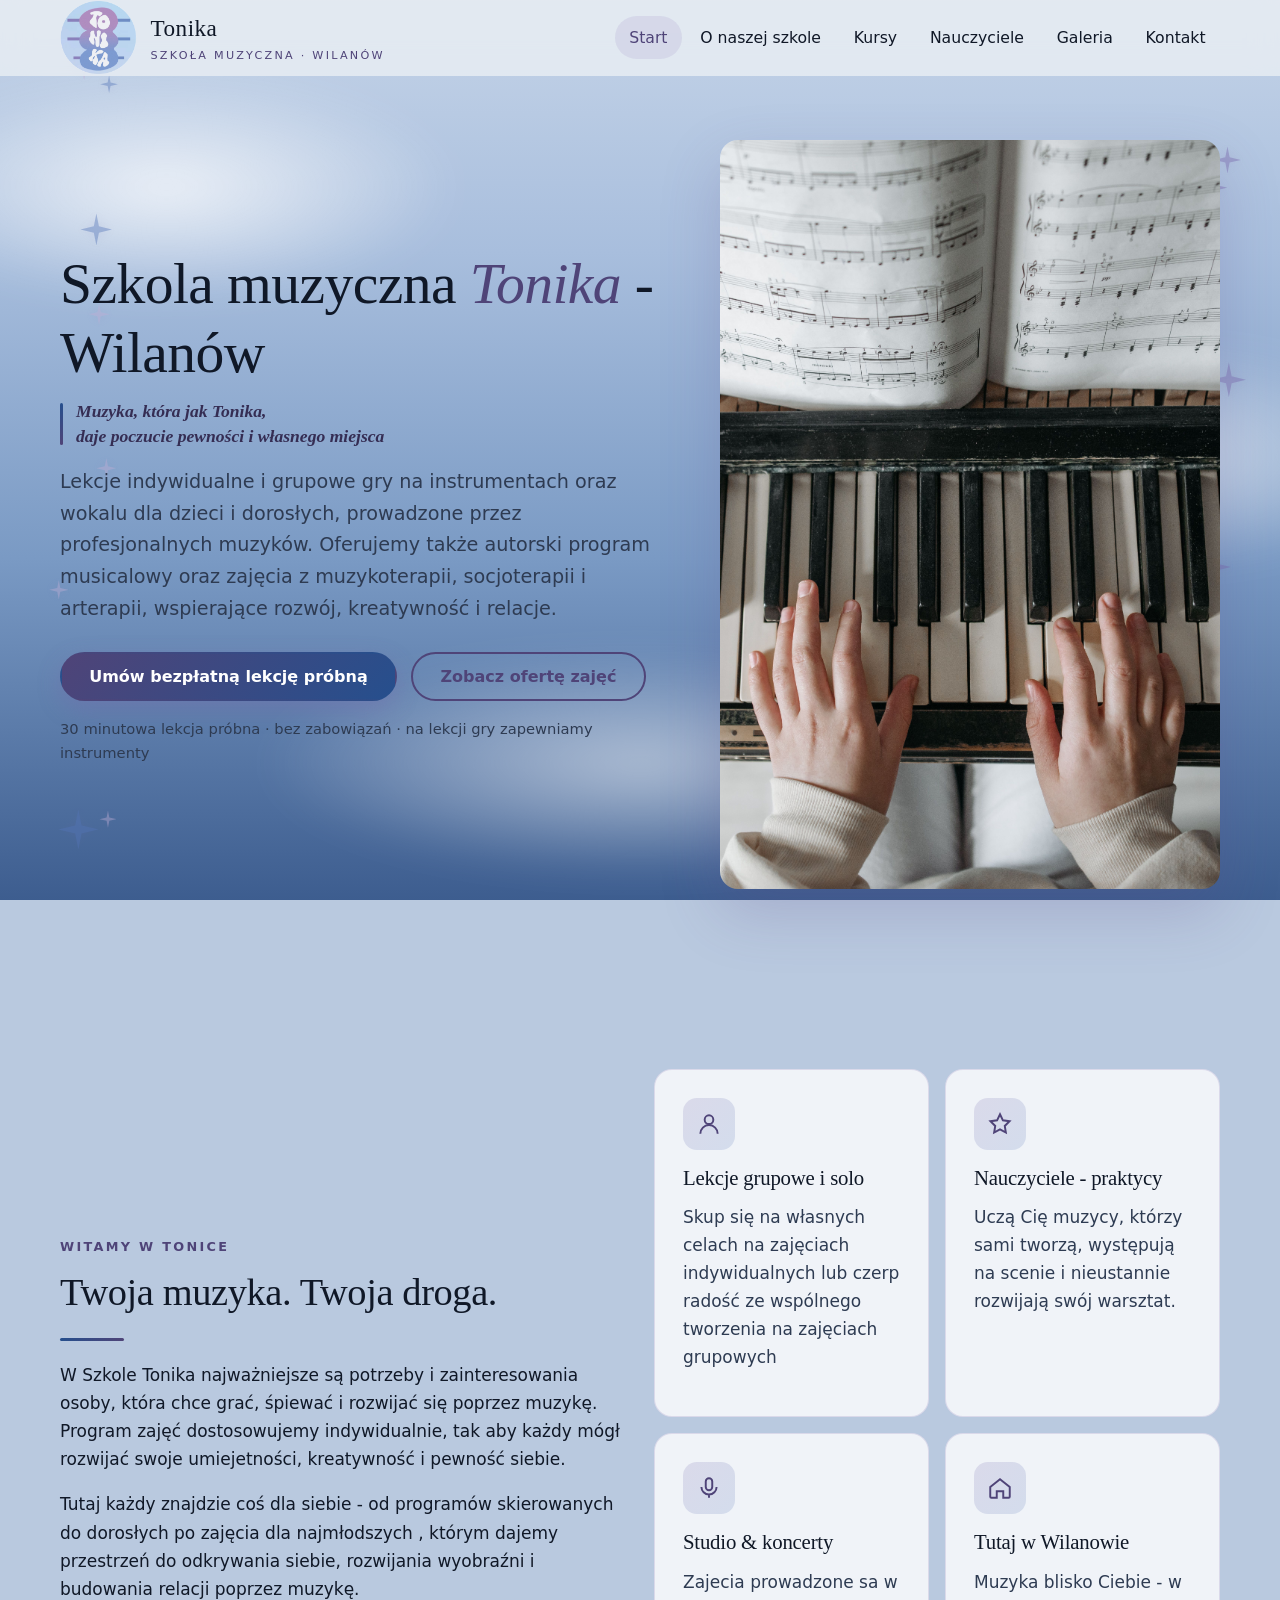
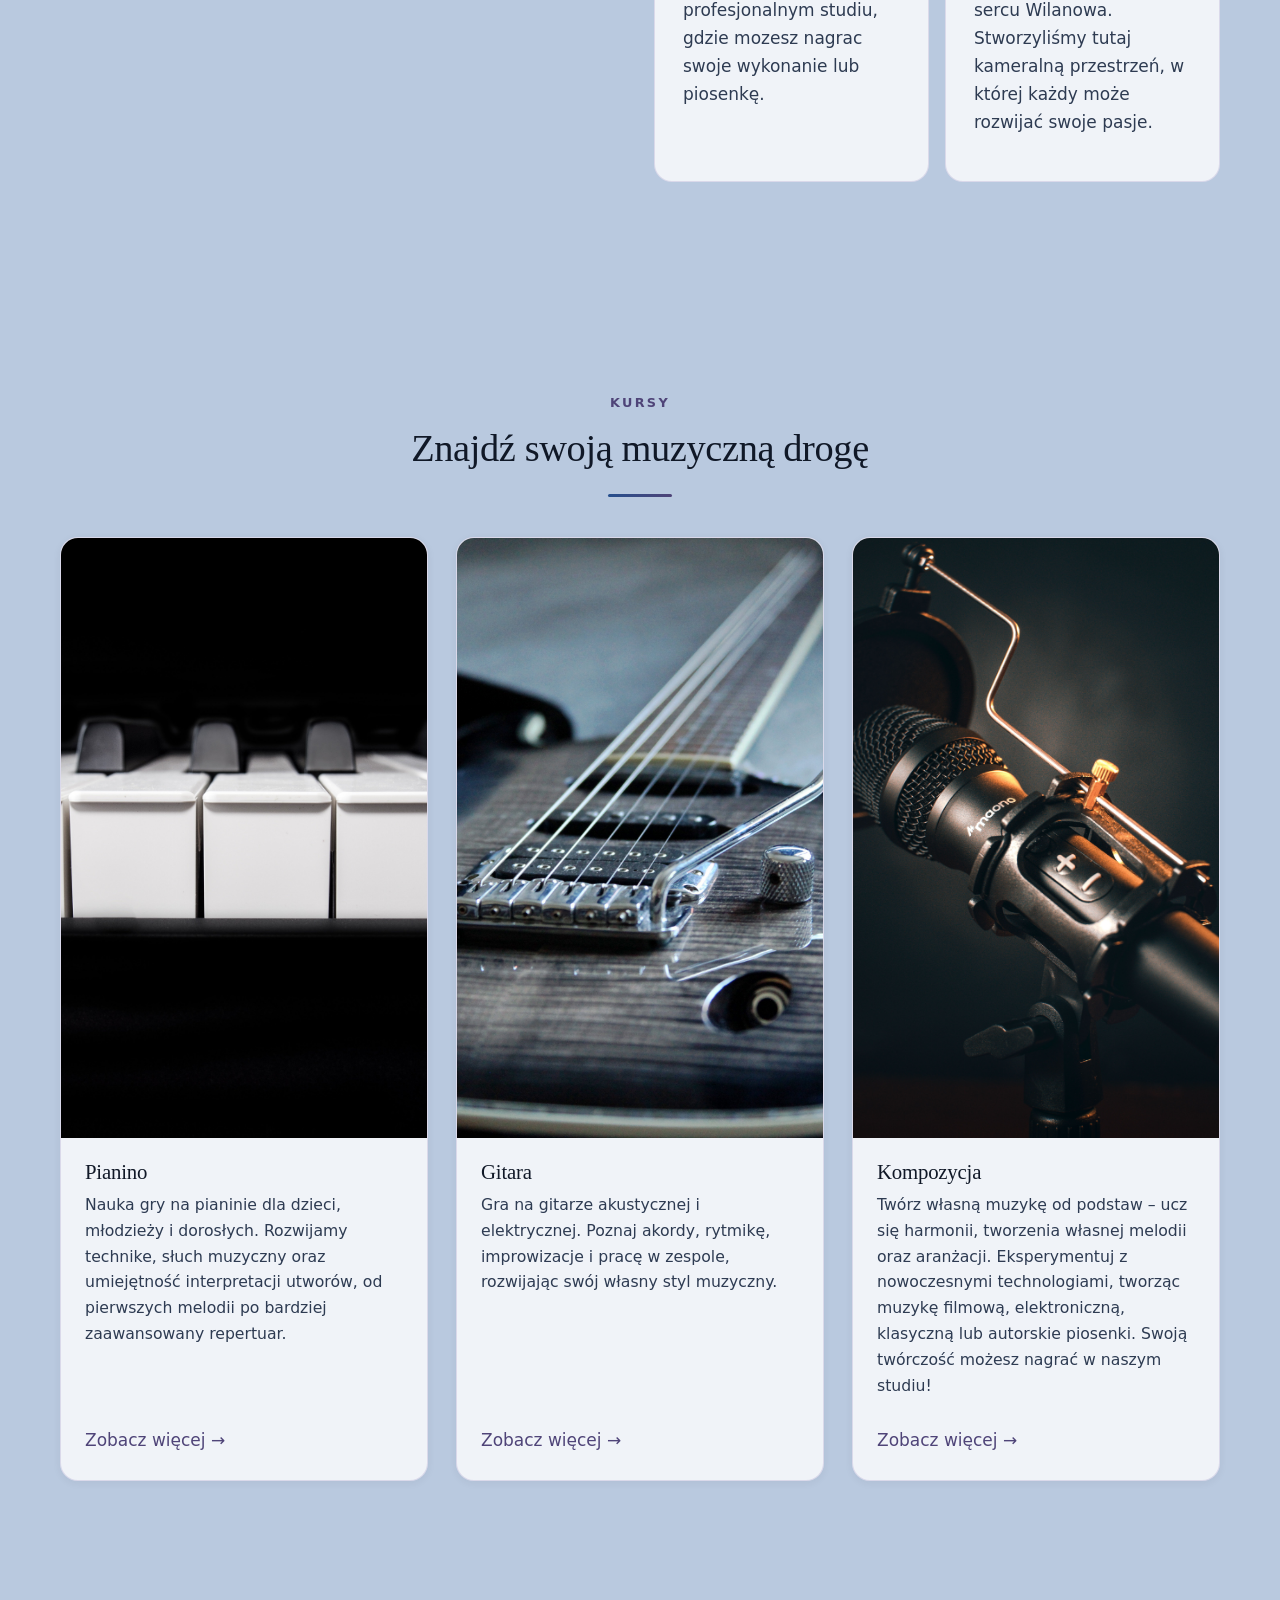
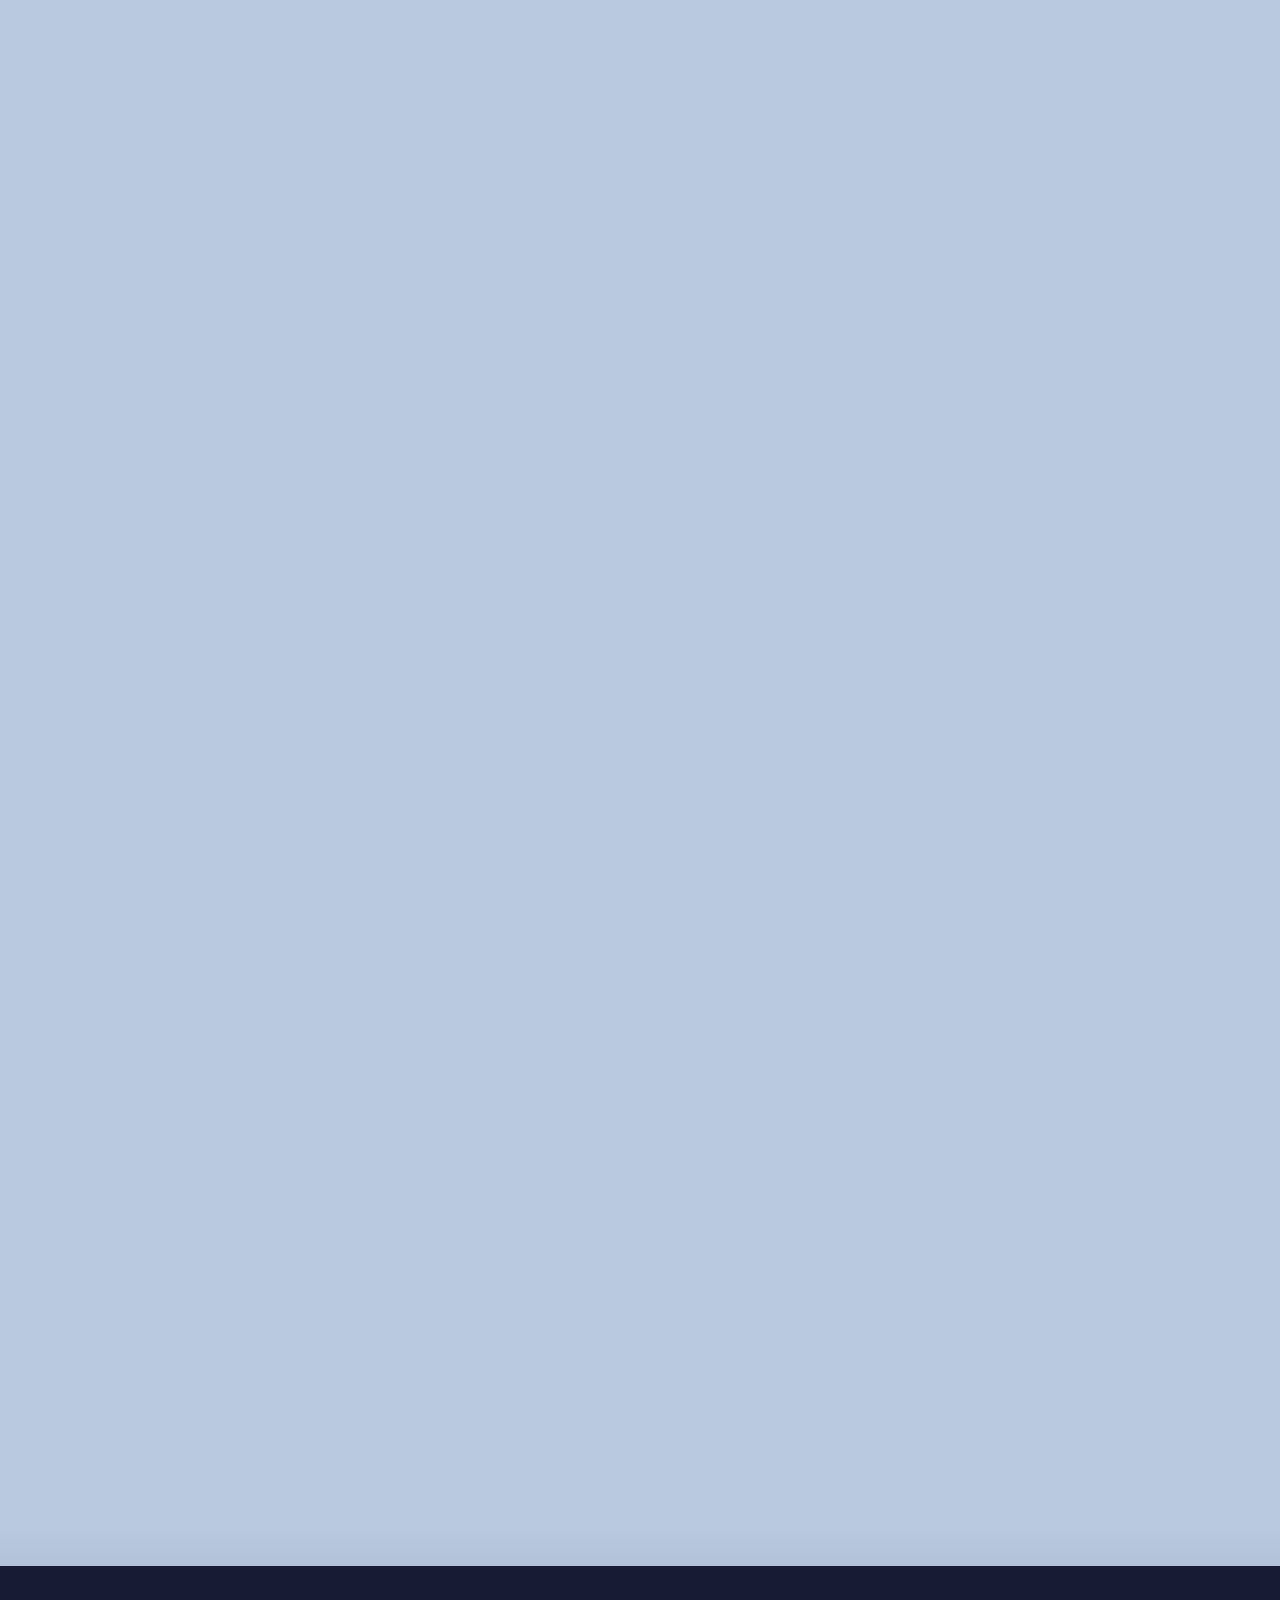
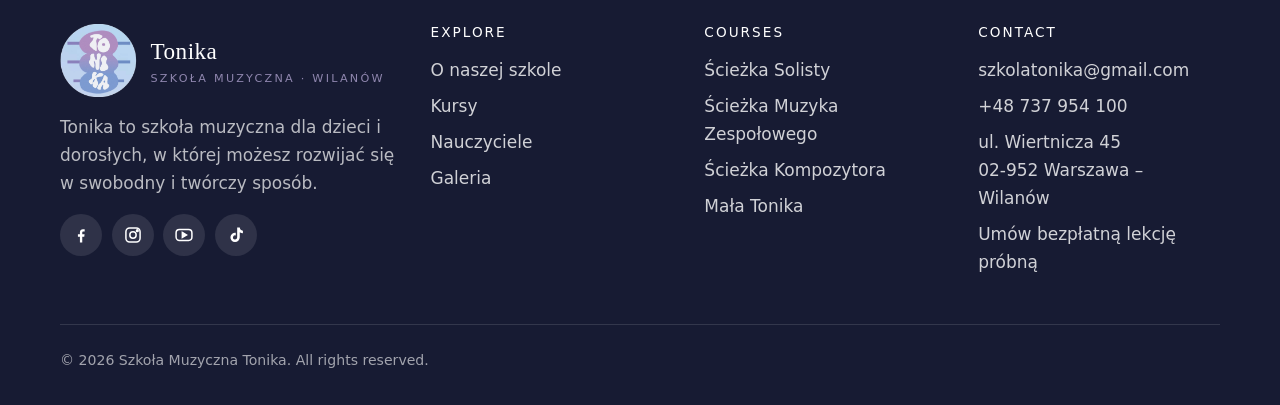
==== commit d6f1ceee: "V1.0 - new Images, minor FIxes" ====
--- a/index.html
+++ b/index.html
@@ -45,7 +45,6 @@
         <li><a class="nav__link" href="teachers.html">Nauczyciele</a></li>
         <li><a class="nav__link" href="gallery.html">Galeria </a></li>
         <li><a class="nav__link" href="contact.html">Kontakt</a></li>
-        <li class="nav__cta"><a class="btn btn--primary btn--sm" href="https://forms.gle/your-form-id" target="_blank" rel="noopener">Umów bezpłatną lekcję próbną</a></li>
       </ul>
     </nav>
   </header>
@@ -63,10 +62,10 @@
             Oferujemy także autorski program musicalowy oraz zajęcia z muzykoterapii, 
             socjoterapii i arterapii, wspierające rozwój, kreatywność i relacje.</p>
           <div class="hero__actions">
-            <a class="btn btn--primary" href="https://forms.gle/your-form-id" target="_blank" rel="noopener">Umów bezpłatną lekcję próbną</a>
+            <a class="btn btn--primary" href="contact.html#trial">Umów bezpłatną lekcję próbną</a>
             <a class="btn btn--ghost" href="courses.html">Zobacz ofertę zajęć</a>
           </div>
-          <p class="hero__note">30 minutowa lekcja próbna · bez zabowiązań · zapewniamy instrumenty</p>
+          <p class="hero__note">30 minutowa lekcja próbna · bez zabowiązań · na lekcji gry zapewniamy instrumenty</p>
         </div>
         <div class="hero__media" data-reveal="fade">
           <!-- IMAGE: replace images/hero.svg with a real photo (recommended 800×1000 px) -->
@@ -141,7 +140,7 @@
             <div class="card__media"><img src="images/Zdjecie4.jpeg" alt="Vocal lesson at Tonika" loading="lazy" width="900" height="600"></div>
             <div class="card__body">
               <h3>Kompozycja</h3>
-              <p>Twórz własną muzykę od podstaw. Poznaj zasady harmonii, aranżacji i pracy z melodią, ucząc się wyrażać swoje pomysły poprzez autorskie utwory.</p>
+              <p>Twórz własną muzykę od podstaw – ucz się harmonii, tworzenia własnej melodii oraz aranżacji. Eksperymentuj z nowoczesnymi technologiami, tworząc muzykę filmową, elektroniczną, klasyczną lub autorskie piosenki. Swoją twórczość możesz nagrać w naszym studiu!</p>
               <div class="card__footer"><a href="courses.html#solo">Zobacz więcej →</a></div>
             </div>
           </article>
@@ -167,7 +166,7 @@
           </details>
           <details>
             <summary>Czy trzeba mieć własny instrument, aby rozpocząć naukę?</summary>
-            <div class="faq__body"><p>Nie! Na początkowym etapie nauki uczeń może korzystać z insturmentu dostępnego w nasyzm studiu. Jeżeli obawiasz się, że Twoje dziecko może z czasem zmienić swoje zainteresowania, nie musisz kupować od razu instrumentu.</p></div>
+            <div class="faq__body"><p>Nie! Na początkowym etapie nauki uczeń może korzystać z instrumentu dostępnego w naszym studiu. Jeżeli obawiasz się, że Twoje dziecko może z czasem zmienić swoje zainteresowania, nie musisz kupować od razu instrumentu.</p></div>
           </details>
           <details>
             <summary>Czy w Tonice można przygotować się do skzoły muzycznej lub egzaminu?</summary>
@@ -198,7 +197,7 @@
             <li><svg viewBox="0 0 24 24" fill="none" stroke="currentColor" stroke-width="1.8" aria-hidden="true"><rect x="3" y="5" width="18" height="14" rx="2"/><path d="m3 7 9 6 9-6"/></svg><div><strong>Email</strong><a href="mailto:szkolatonika@gmail.com">szkolatonika@gmail.com</a></div></li>
             <!--<li><svg viewBox="0 0 24 24" fill="none" stroke="currentColor" stroke-width="1.8" aria-hidden="true"><circle cx="12" cy="12" r="9"/><path d="M12 7v5l3 2"/></svg><div><strong>Opening hours</strong>Mon–Fri 12:00–21:00 · Sat 9:00–15:00</div></li>-->
           </ul>
-          <a class="btn btn--primary" href="https://forms.gle/your-form-id" target="_blank" rel="noopener">Umów bezpłatną lekcję próbną</a>
+          <a class="btn btn--primary" href="contact.html#trial">Umów bezpłatną lekcję próbną</a>
         </div>
         <div class="map" data-reveal="fade">
           <!-- GOOGLE MAPS: replace the `q=` value with your exact address -->
@@ -250,9 +249,9 @@
           <ul>
             <!-- CONTACT DETAILS: also update contact.html and index.html -->
             <li><a href="mailto:hello@tonika-music.pl">szkolatonika@gmail.com</a></li>
-            <li><a href="tel:+48000000000">+48 737 954 100</a></li>
+            <li><a href="tel:+48737954100">+48 737 954 100</a></li>
             <li>ul. Wiertnicza 45<br>02-952 Warszawa – Wilanów</li>
-            <li><a href="https://forms.gle/your-form-id" target="_blank" rel="noopener">Umów bezpłatną lekcję próbną</a></li>
+            <li><a href="contact.html#trial">Umów bezpłatną lekcję próbną</a></li>
           </ul>
         </div>
       </div>
--- a/css/style.css
+++ b/css/style.css
@@ -580,6 +580,7 @@
 .booking-card .eyebrow { color: var(--blue-light); margin-bottom: .45rem; }
 .booking-card h2 { color: #fff; margin-bottom: .45rem; font-size: clamp(1.45rem, 2.5vw, 2rem); }
 .booking-card p { color: rgba(255,255,255,.88); margin: 0; max-width: 34rem; }
+.booking-card p a { color: #fff; }
 .booking-card .btn { flex: none; white-space: nowrap; }
 
 /* Contact preview (home) */
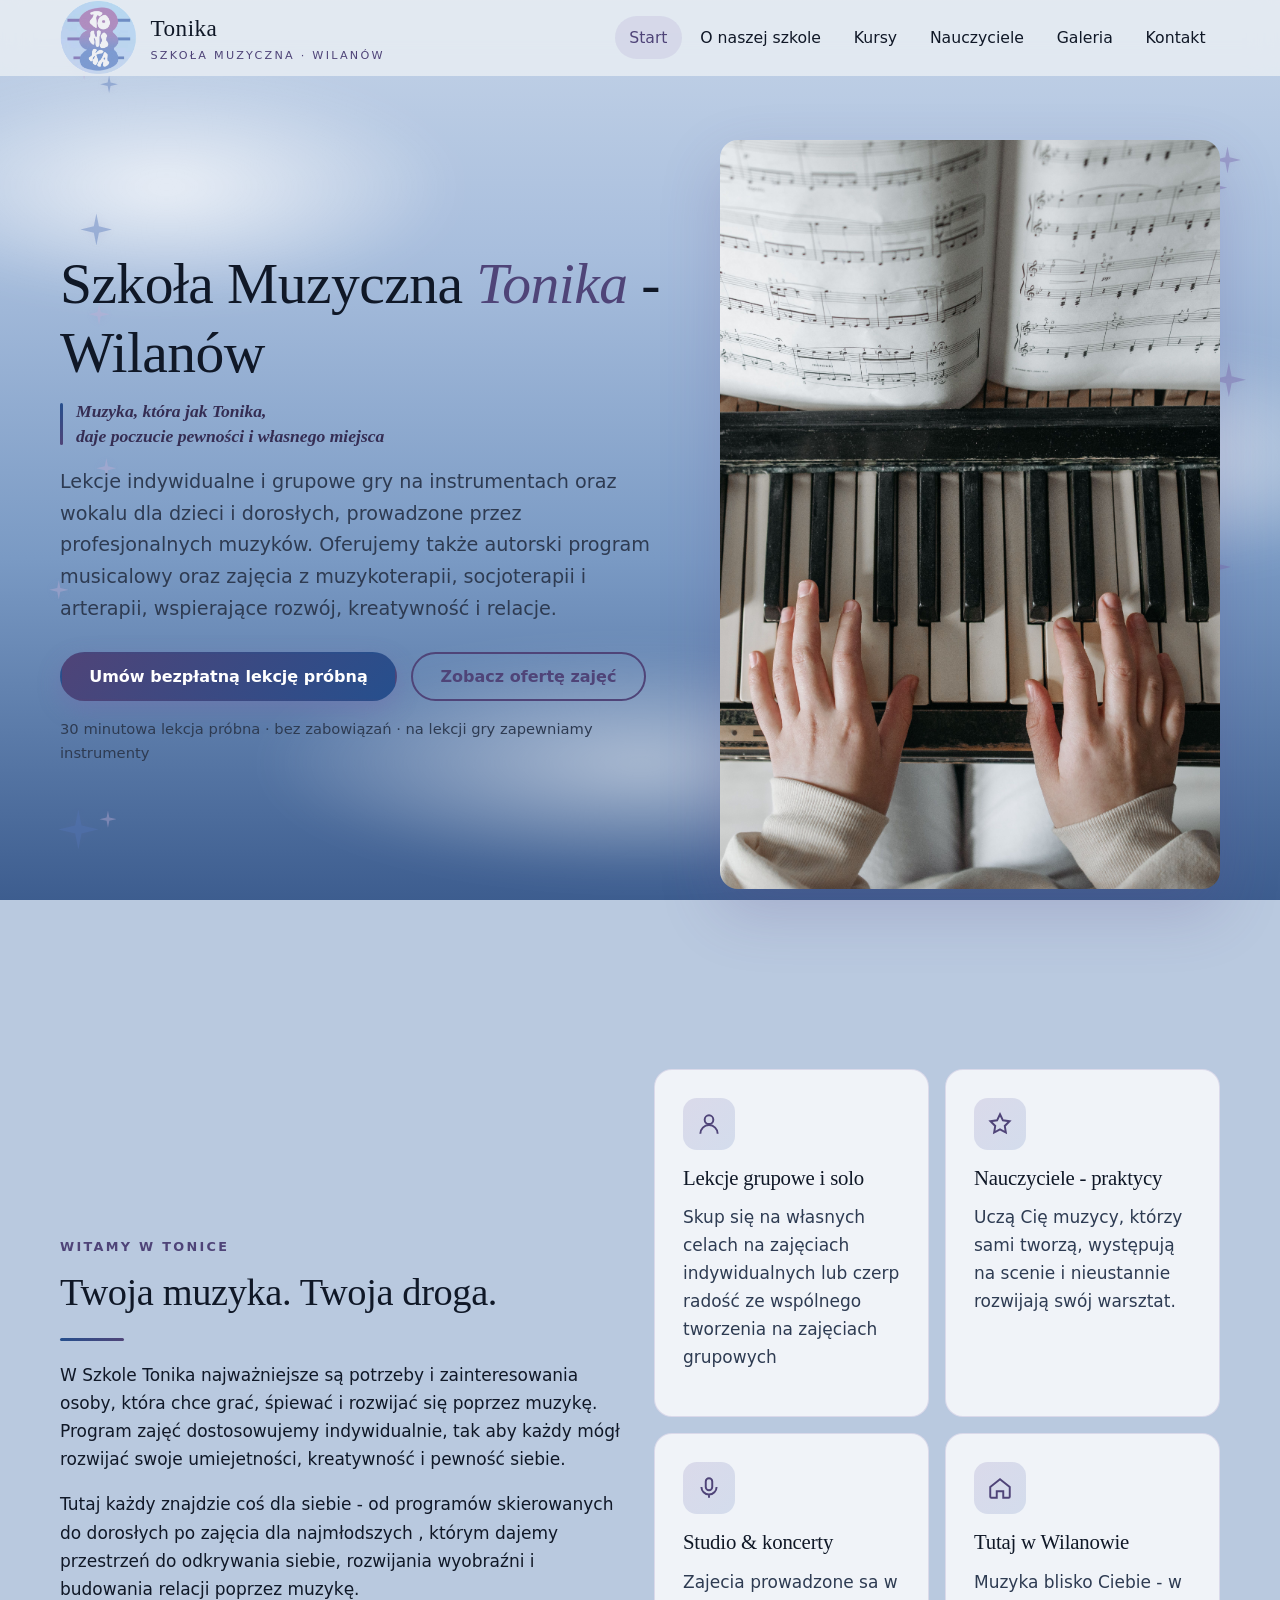
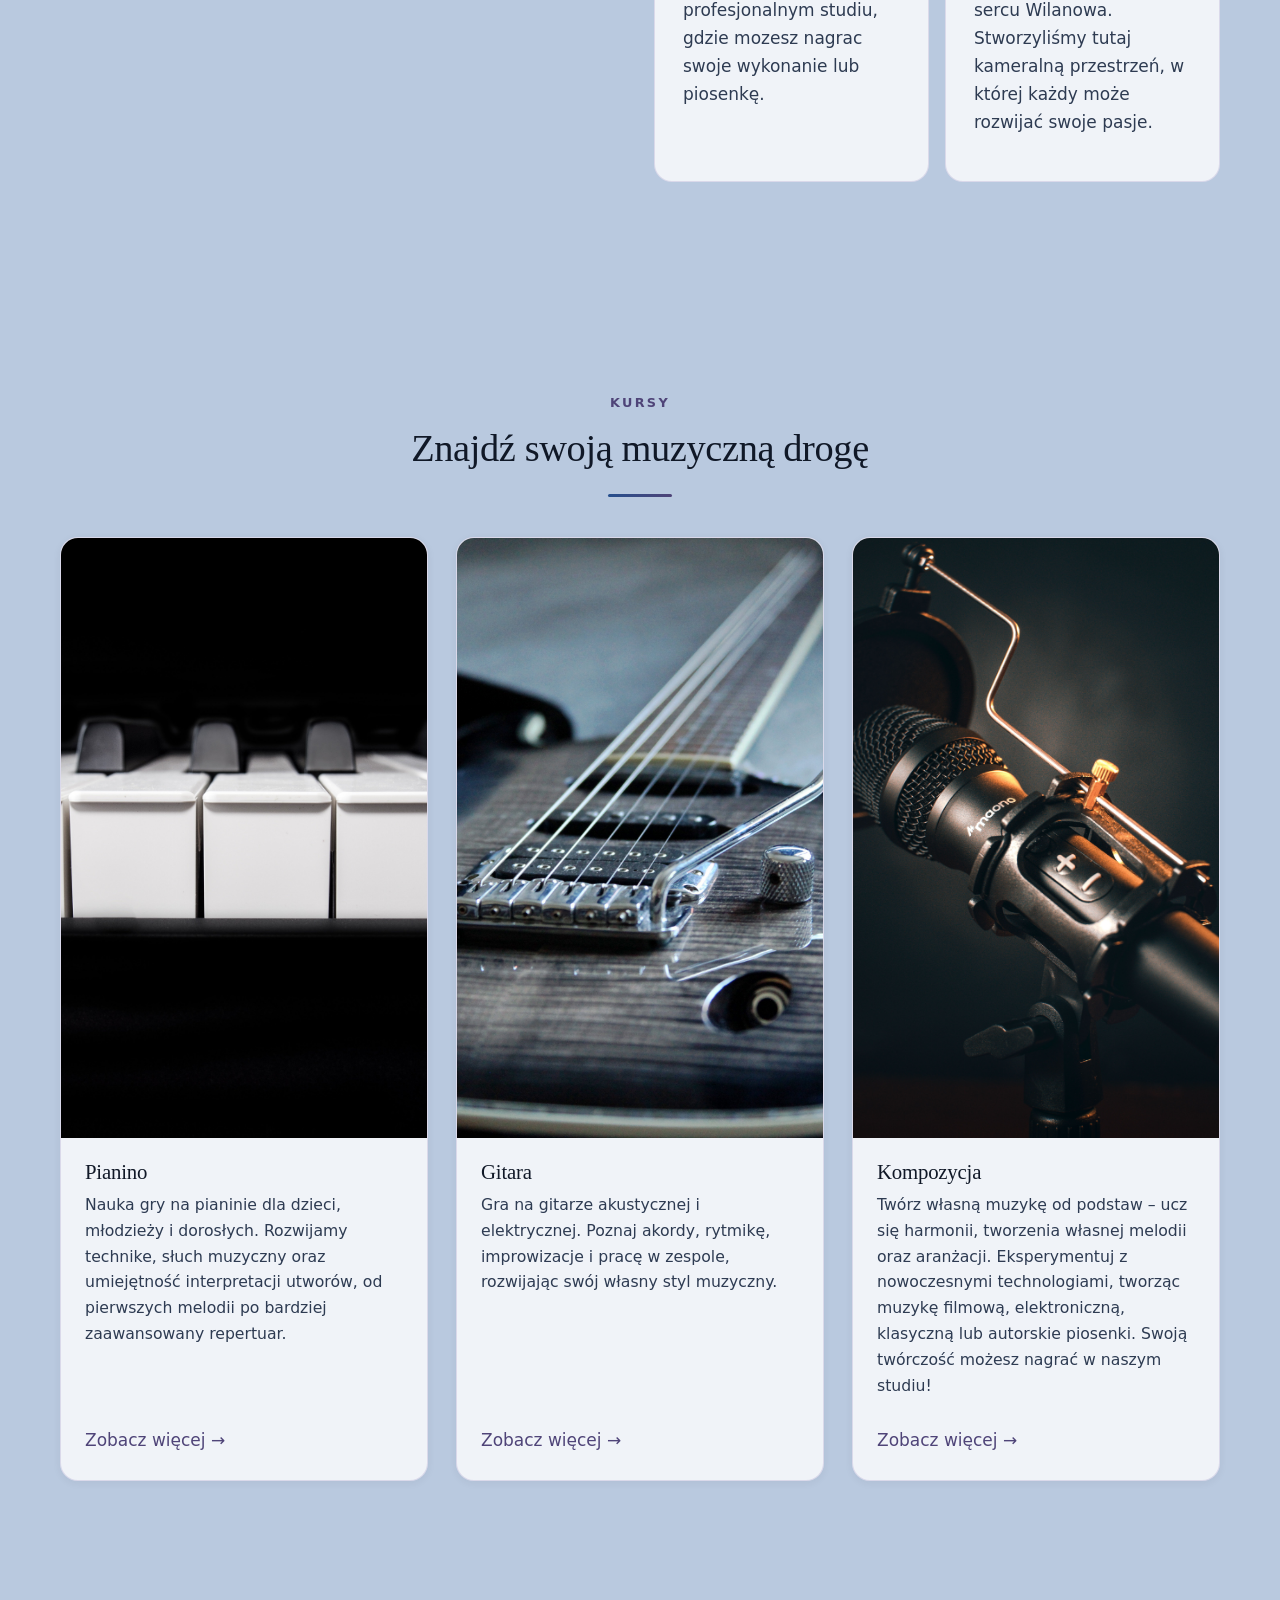
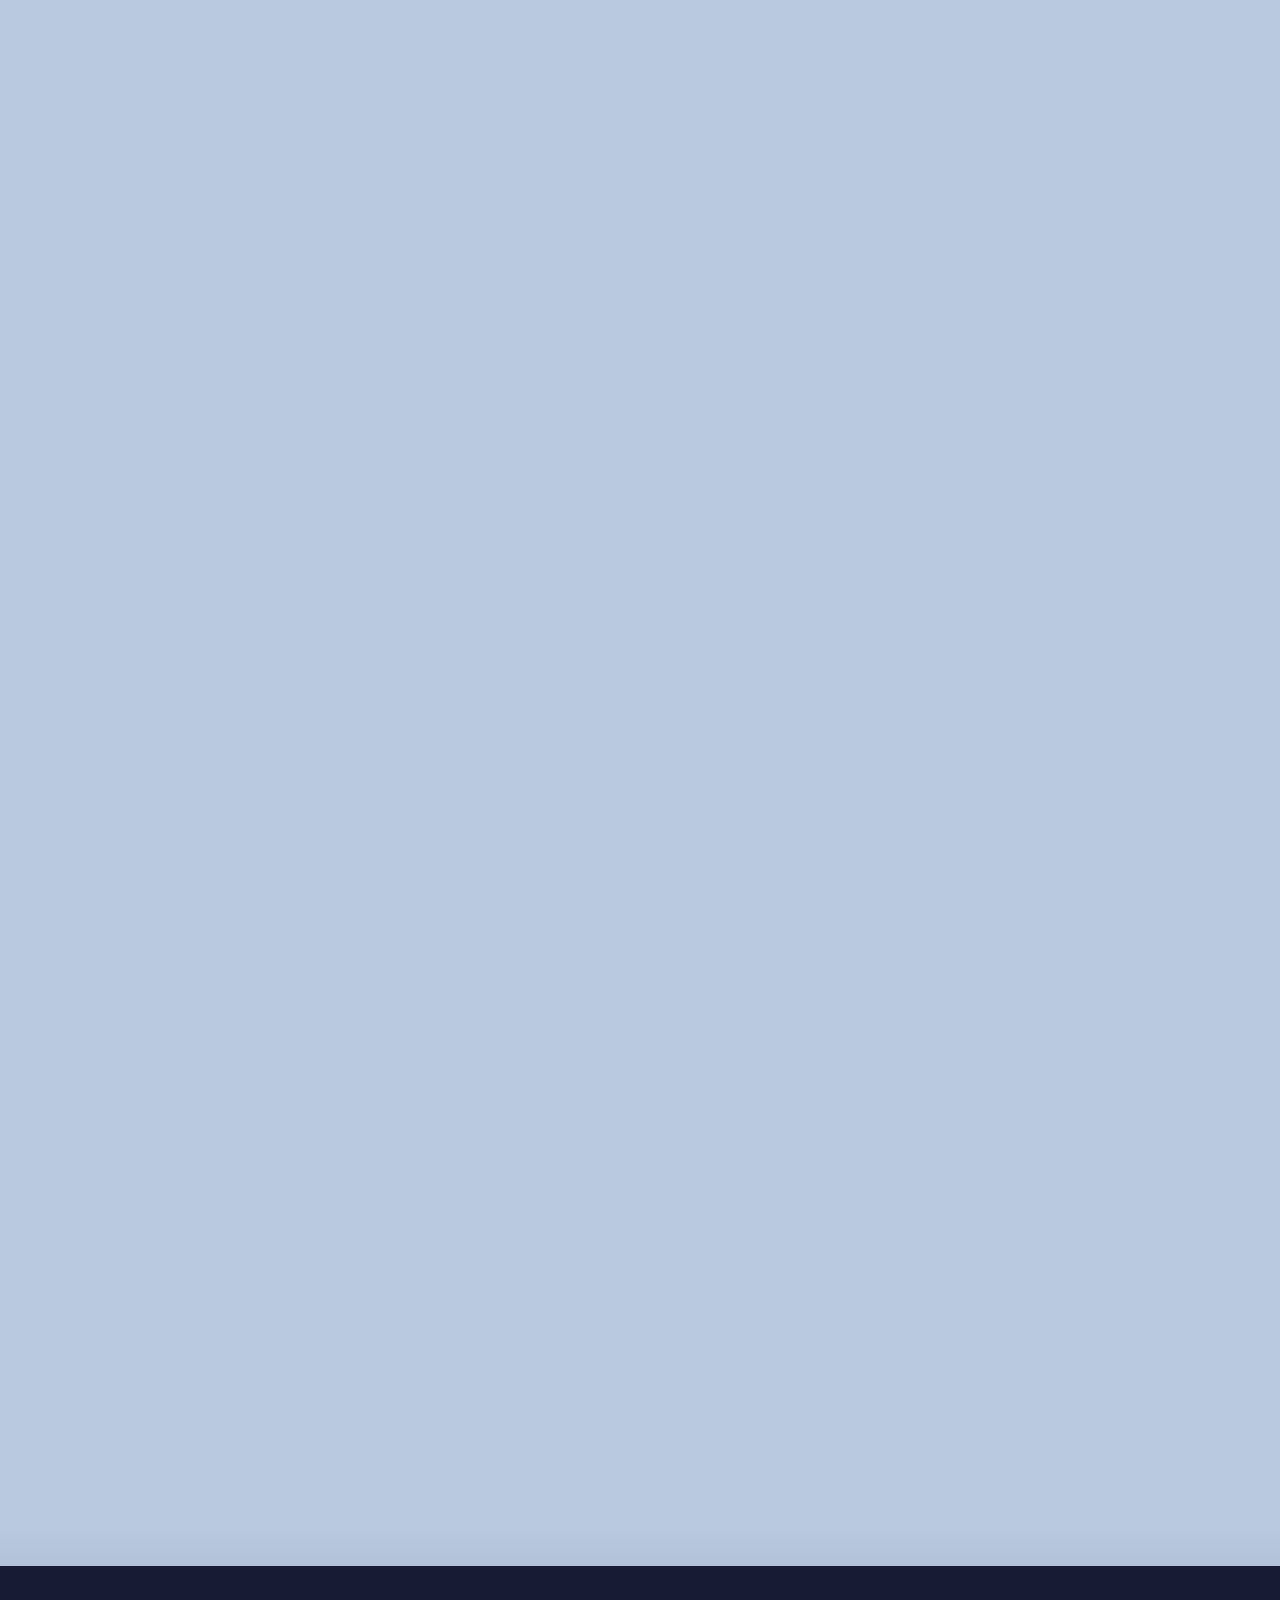
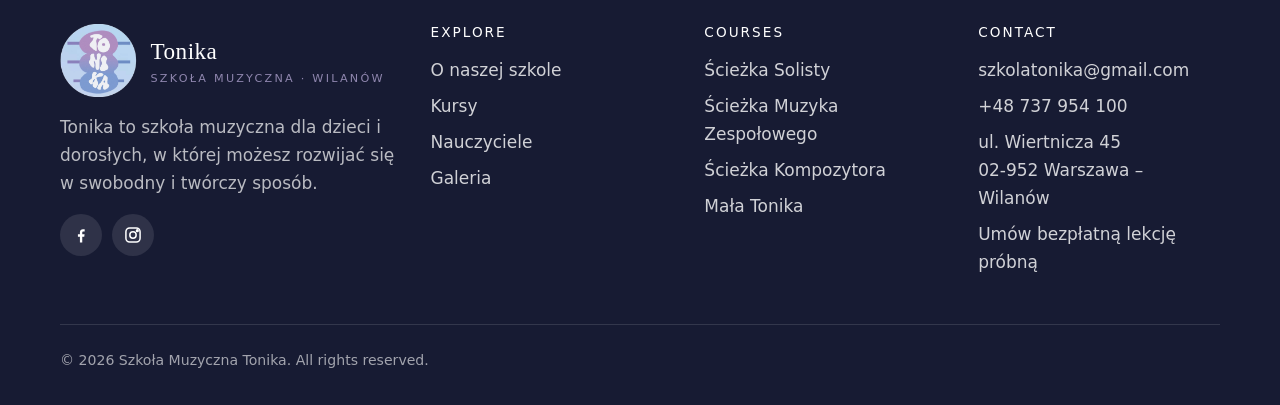
==== commit fca7c050: "Another Google indexing fixes. Add social media links." ====
--- a/index.html
+++ b/index.html
@@ -1,20 +1,45 @@
 <!DOCTYPE html>
-<html lang="en">
+<html lang="pl">
+
 <head>
   <meta charset="UTF-8">
   <meta name="viewport" content="width=device-width, initial-scale=1">
   <!-- SEO: edit title & description per page -->
-  <title>Szkoła Muzyczna Tonika – Wilanów</title>
-  <meta name="description" content="Tonika is a modern music school in Wilanów, Warsaw. Piano, guitar, vocal, violin, drums and production for ages 0–99. Book a free trial lesson today.">
+  <title>Szkoła Muzyczna Tonika -  Wilanów - Warszawa | Lekcje Pianina, Gitary i Wokalu</title>
+  <meta name="description"
+    content="Szkoła Muzyczna Tonika - Wilanów - Warszawa. Lekcje pianina, gitary, perkusji, wokalu i kompozycji dla dzieci i dorosłych. Bezpłatna lekcja próbna.">
   <meta name="theme-color" content="#7967AC">
-  <meta property="og:title" content="Szkoła Muzyczna Tonika – Wilanów | Music School in Warsaw">
-  <meta property="og:description" content="Tonika is a modern music school in Wilanów, Warsaw. Piano, guitar, vocal, violin, drums and production for ages 0–99. Book a free trial lesson today.">
+  <meta property="og:title" content="Szkoła Muzyczna Tonika – Wilanów - Warszawa">
+  <meta property="og:description"
+    content="Szkoła muzyczna Tonika to nowoczesna szkoła muzyki w Wilanowie, Warszawa. Lekcje pianina, gitary, wokalu, perkusji i kompozycji dla dzieci i dorosłych. Zapisy na bezpłatne lekcje próbne.">
   <meta property="og:type" content="website">
-  <meta property="og:image" content="images/hero.svg">
-  <link rel="icon" type="image/svg+xml" href="images/logo.png">
-  <link rel="canonical" href="index.html">
+  <meta property="og:image" content="https://szkolatonika.pl/images/logo.png">
+  <link rel="icon" type="image/png" href="/images/logo.png">
+  <link rel="canonical" href="https://szkolatonika.pl/">
   <link rel="stylesheet" href="css/style.css">
+  <meta name="robots" content="index, follow">
+
+  <script type="application/ld+json">
+{
+  "@context": "https://schema.org",
+  "@type": "MusicSchool",
+  "name": "Szkoła Muzyczna Tonika",
+  "image": "https://szkolatonika.pl/images/logo.png",
+  "telephone": "+48737954100",
+  "email": "szkolatonika@gmail.com",
+  "address": {
+    "@type": "PostalAddress",
+    "streetAddress": "Wiertnicza 45",
+    "addressLocality": "Warszawa",
+    "postalCode": "02-797",
+    "addressCountry": "PL"
+  },
+  "url": "https://szkolatonika.pl"
+}
+</script>
+
 </head>
+
 <body>
   <a class="skip-link" href="#main">Skip to main content</a>
 
@@ -30,7 +55,7 @@
   <!-- ================= HEADER / STICKY NAVIGATION ================= -->
   <header class="site-header">
     <nav class="nav container" aria-label="Main navigation">
-      
+
       <a class="brand" href="index.html">
         <img src="images/logo.png" alt="Logo szkoły muzycznej Tonika" width="64" height="64">
         <span class="brand__name">Tonika <small>Szkoła muzyczna · Wilanów</small></span>
@@ -55,11 +80,11 @@
     <section class="hero">
       <div class="container hero__inner">
         <div data-reveal>
-          <h1>Szkola muzyczna <span class="accent">Tonika</span> - Wilanów</h1>
+          <h1>Szkoła Muzyczna <span class="accent">Tonika</span> - Wilanów</h1>
           <p class="hero__motto">Muzyka, która jak Tonika,<br> daje poczucie pewności i własnego miejsca</p>
-          <p class="lead">Lekcje indywidualne i grupowe gry na instrumentach oraz wokalu dla dzieci i 
-            dorosłych, prowadzone przez profesjonalnych muzyków. 
-            Oferujemy także autorski program musicalowy oraz zajęcia z muzykoterapii, 
+          <p class="lead">Lekcje indywidualne i grupowe gry na instrumentach oraz wokalu dla dzieci i
+            dorosłych, prowadzone przez profesjonalnych muzyków.
+            Oferujemy także autorski program musicalowy oraz zajęcia z muzykoterapii,
             socjoterapii i arterapii, wspierające rozwój, kreatywność i relacje.</p>
           <div class="hero__actions">
             <a class="btn btn--primary" href="contact.html#trial">Umów bezpłatną lekcję próbną</a>
@@ -69,8 +94,9 @@
         </div>
         <div class="hero__media" data-reveal="fade">
           <!-- IMAGE: replace images/hero.svg with a real photo (recommended 800×1000 px) -->
-          <img src="images/hero.jpeg" alt="Bright lesson room with a grand piano at Tonika" width="800" height="1000">
-          
+          <img src="images/hero.jpeg" alt="Jasna sala lekcyjna z fortepianem w Szkole Muzycznej Tonika" width="800"
+            height="1000">
+
         </div>
       </div>
     </section>
@@ -82,30 +108,51 @@
           <span class="eyebrow">Witamy w Tonice</span>
           <h2>Twoja muzyka. Twoja droga.</h2>
           <div class="divider" style="margin-bottom:1.25rem"></div>
-          <p>W Szkole Tonika najważniejsze są potrzeby i zainteresowania osoby, która chce grać, śpiewać i rozwijać się poprzez muzykę. 
-          Program zajęć dostosowujemy indywidualnie, tak aby każdy mógł rozwijać swoje umiejetności, kreatywność i pewność siebie.</p>
-          <p>Tutaj każdy znajdzie coś dla siebie - od programów skierowanych  do dorosłych po zajęcia dla najmłodszych , którym dajemy przestrzeń do odkrywania siebie, rozwijania wyobraźni i budowania relacji poprzez muzykę.</p>
+          <p>W Szkole Tonika najważniejsze są potrzeby i zainteresowania osoby, która chce grać, śpiewać i rozwijać się
+            poprzez muzykę.
+            Program zajęć dostosowujemy indywidualnie, tak aby każdy mógł rozwijać swoje umiejetności, kreatywność i
+            pewność siebie.</p>
+          <p>Tutaj każdy znajdzie coś dla siebie - od programów skierowanych do dorosłych po zajęcia dla najmłodszych ,
+            którym dajemy przestrzeń do odkrywania siebie, rozwijania wyobraźni i budowania relacji poprzez muzykę.</p>
         </div>
         <div class="grid grid--2" style="gap:1rem">
           <div class="feature" data-reveal>
-            <div class="feature__icon"><svg viewBox="0 0 24 24" fill="none" stroke="currentColor" stroke-width="1.8" aria-hidden="true"><circle cx="12" cy="8" r="4"/><path d="M4 21a8 8 0 0 1 16 0"/></svg></div>
+            <div class="feature__icon"><svg viewBox="0 0 24 24" fill="none" stroke="currentColor" stroke-width="1.8"
+                aria-hidden="true">
+                <circle cx="12" cy="8" r="4" />
+                <path d="M4 21a8 8 0 0 1 16 0" />
+              </svg></div>
             <h3>Lekcje grupowe i solo</h3>
-            <p class="muted">Skup się na własnych celach na zajęciach indywidualnych lub czerp radość ze wspólnego tworzenia na zajęciach grupowych</p>
+            <p class="muted">Skup się na własnych celach na zajęciach indywidualnych lub czerp radość ze wspólnego
+              tworzenia na zajęciach grupowych</p>
           </div>
           <div class="feature" data-reveal>
-            <div class="feature__icon"><svg viewBox="0 0 24 24" fill="none" stroke="currentColor" stroke-width="1.8" aria-hidden="true"><path d="m12 3 2.7 5.6 6.1.9-4.4 4.3 1 6.1L12 17l-5.4 2.9 1-6.1L3.2 9.5l6.1-.9z"/></svg></div>
+            <div class="feature__icon"><svg viewBox="0 0 24 24" fill="none" stroke="currentColor" stroke-width="1.8"
+                aria-hidden="true">
+                <path d="m12 3 2.7 5.6 6.1.9-4.4 4.3 1 6.1L12 17l-5.4 2.9 1-6.1L3.2 9.5l6.1-.9z" />
+              </svg></div>
             <h3>Nauczyciele - praktycy</h3>
-            <p class="muted">Uczą Cię muzycy, którzy sami tworzą, występują na scenie i nieustannie rozwijają swój warsztat.</p>
+            <p class="muted">Uczą Cię muzycy, którzy sami tworzą, występują na scenie i nieustannie rozwijają swój
+              warsztat.</p>
           </div>
           <div class="feature" data-reveal>
-            <div class="feature__icon"><svg viewBox="0 0 24 24" fill="none" stroke="currentColor" stroke-width="1.8" aria-hidden="true"><rect x="9" y="3" width="6" height="11" rx="3"/><path d="M5 11a7 7 0 0 0 14 0M12 18v3"/></svg></div>
+            <div class="feature__icon"><svg viewBox="0 0 24 24" fill="none" stroke="currentColor" stroke-width="1.8"
+                aria-hidden="true">
+                <rect x="9" y="3" width="6" height="11" rx="3" />
+                <path d="M5 11a7 7 0 0 0 14 0M12 18v3" />
+              </svg></div>
             <h3>Studio & koncerty</h3>
-            <p class="muted">Zajecia prowadzone sa w profesjonalnym studiu, gdzie mozesz nagrac swoje wykonanie lub piosenkę.</p>
+            <p class="muted">Zajecia prowadzone sa w profesjonalnym studiu, gdzie mozesz nagrac swoje wykonanie lub
+              piosenkę.</p>
           </div>
           <div class="feature" data-reveal>
-            <div class="feature__icon"><svg viewBox="0 0 24 24" fill="none" stroke="currentColor" stroke-width="1.8" aria-hidden="true"><path d="m3 11 9-7 9 7v9a1 1 0 0 1-1 1h-5v-6h-6v6H4a1 1 0 0 1-1-1z"/></svg></div>
+            <div class="feature__icon"><svg viewBox="0 0 24 24" fill="none" stroke="currentColor" stroke-width="1.8"
+                aria-hidden="true">
+                <path d="m3 11 9-7 9 7v9a1 1 0 0 1-1 1h-5v-6h-6v6H4a1 1 0 0 1-1-1z" />
+              </svg></div>
             <h3>Tutaj w Wilanowie</h3>
-            <p class="muted">Muzyka blisko Ciebie - w sercu Wilanowa. Stworzyliśmy tutaj kameralną przestrzeń, w której każdy może rozwijać swoje pasje.</p>
+            <p class="muted">Muzyka blisko Ciebie - w sercu Wilanowa. Stworzyliśmy tutaj kameralną przestrzeń, w której
+              każdy może rozwijać swoje pasje.</p>
           </div>
         </div>
       </div>
@@ -121,35 +168,43 @@
         </div>
         <div class="grid grid--3">
           <article class="card" data-reveal>
-            <div class="card__media"><img src="images/Zdjecie2.jpeg" alt="Piano lesson at Tonika" loading="lazy" width="900" height="600"></div>
+            <div class="card__media"><img src="images/Zdjecie2.jpeg"
+                alt="Lekcja gry na pianinie w Szkole Muzycznej Tonika" loading="lazy" width="900" height="600"></div>
             <div class="card__body">
               <h3>Pianino</h3>
-              <p>Nauka gry na pianinie dla dzieci, młodzieży i dorosłych. Rozwijamy technike, słuch muzyczny oraz umiejętność interpretacji utworów, od pierwszych melodii po bardziej zaawansowany repertuar.</p>
+              <p>Nauka gry na pianinie dla dzieci, młodzieży i dorosłych. Rozwijamy technike, słuch muzyczny oraz
+                umiejętność interpretacji utworów, od pierwszych melodii po bardziej zaawansowany repertuar.</p>
               <div class="card__footer"><a href="courses.html#solo">Zobacz więcej →</a></div>
             </div>
           </article>
           <article class="card" data-reveal>
-            <div class="card__media"><img src="images/Zdjecie3.jpeg" alt="Guitar lesson at Tonika" loading="lazy" width="900" height="600"></div>
+            <div class="card__media"><img src="images/Zdjecie3.jpeg"
+                alt="Lekcja gry na gitarze w Szkole Muzycznej Tonika" loading="lazy" width="900" height="600"></div>
             <div class="card__body">
               <h3>Gitara</h3>
-              <p>Gra na gitarze akustycznej i elektrycznej. Poznaj akordy, rytmikę, improwizacje i pracę w zespole, rozwijając swój własny styl muzyczny.</p>
+              <p>Gra na gitarze akustycznej i elektrycznej. Poznaj akordy, rytmikę, improwizacje i pracę w zespole,
+                rozwijając swój własny styl muzyczny.</p>
               <div class="card__footer"><a href="courses.html#band">Zobacz więcej →</a></div>
             </div>
           </article>
           <article class="card" data-reveal>
-            <div class="card__media"><img src="images/Zdjecie4.jpeg" alt="Vocal lesson at Tonika" loading="lazy" width="900" height="600"></div>
+            <div class="card__media"><img src="images/Zdjecie4.jpeg" alt="Lekcja śpiewu w Szkole Muzycznej Tonika"
+                loading="lazy" width="900" height="600"></div>
             <div class="card__body">
               <h3>Kompozycja</h3>
-              <p>Twórz własną muzykę od podstaw – ucz się harmonii, tworzenia własnej melodii oraz aranżacji. Eksperymentuj z nowoczesnymi technologiami, tworząc muzykę filmową, elektroniczną, klasyczną lub autorskie piosenki. Swoją twórczość możesz nagrać w naszym studiu!</p>
+              <p>Twórz własną muzykę od podstaw – ucz się harmonii, tworzenia własnej melodii oraz aranżacji.
+                Eksperymentuj z nowoczesnymi technologiami, tworząc muzykę filmową, elektroniczną, klasyczną lub
+                autorskie piosenki. Swoją twórczość możesz nagrać w naszym studiu!</p>
               <div class="card__footer"><a href="courses.html#solo">Zobacz więcej →</a></div>
             </div>
           </article>
         </div>
-        <p class="center" style="margin-top:2rem" data-reveal><a class="btn btn--ghost" href="courses.html">Zobacz wszystkie nasze kursy</a></p>
-      </div>
-    </section>
-
-   
+        <p class="center" style="margin-top:2rem" data-reveal><a class="btn btn--ghost" href="courses.html">Zobacz
+            wszystkie nasze kursy</a></p>
+      </div>
+    </section>
+
+
 
     <!-- ===== FAQ ===== -->
     <section class="section" id="faq">
@@ -162,23 +217,40 @@
         <div class="faq" data-reveal="fade">
           <details>
             <summary>Czy warto rozpocząc naukę gry na instrumencie jako dorosły?</summary>
-            <div class="faq__body"><p>Oczywiście! Na naukę muzyki nigdy nie jest za późno. Program zajęć dopasowujemy do wieku, potrzeb, możliwości i zainteresowań ucznia. Nie musisz mieć wcześniejszego doświadczenia - możesz zacząć zupełnie od podstaw.</p></div>
+            <div class="faq__body">
+              <p>Oczywiście! Na naukę muzyki nigdy nie jest za późno. Program zajęć dopasowujemy do wieku, potrzeb,
+                możliwości i zainteresowań ucznia. Nie musisz mieć wcześniejszego doświadczenia - możesz zacząć zupełnie
+                od podstaw.</p>
+            </div>
           </details>
           <details>
             <summary>Czy trzeba mieć własny instrument, aby rozpocząć naukę?</summary>
-            <div class="faq__body"><p>Nie! Na początkowym etapie nauki uczeń może korzystać z instrumentu dostępnego w naszym studiu. Jeżeli obawiasz się, że Twoje dziecko może z czasem zmienić swoje zainteresowania, nie musisz kupować od razu instrumentu.</p></div>
+            <div class="faq__body">
+              <p>Nie! Na początkowym etapie nauki uczeń może korzystać z instrumentu dostępnego w naszym studiu. Jeżeli
+                obawiasz się, że Twoje dziecko może z czasem zmienić swoje zainteresowania, nie musisz kupować od razu
+                instrumentu.</p>
+            </div>
           </details>
           <details>
             <summary>Czy w Tonice można przygotować się do skzoły muzycznej lub egzaminu?</summary>
-            <div class="faq__body"><p>Tak. Możemy dostosowac program do konkretnego celu - również do egzaminów, przesłuchań czy dalszej edukacji muzycznej.</p></div>
+            <div class="faq__body">
+              <p>Tak. Możemy dostosowac program do konkretnego celu - również do egzaminów, przesłuchań czy dalszej
+                edukacji muzycznej.</p>
+            </div>
           </details>
           <details>
             <summary>Gdzie odbywają się zajęcia?</summary>
-            <div class="faq__body"><p>Wszystkie zajęcia odbywają się a naszym studiu w Wilanowie, ul. Wiertnicza 45. Istnieje równiez możliwość dojechania do ucznia lub zajęć zdalnych</p></div>
+            <div class="faq__body">
+              <p>Wszystkie zajęcia odbywają się a naszym studiu w Wilanowie, ul. Wiertnicza 45. Istnieje równiez
+                możliwość dojechania do ucznia lub zajęć zdalnych</p>
+            </div>
           </details>
           <details>
             <summary>Czy trzeba miec talent, aby nauczyć się grać?</summary>
-            <div class="faq__body"><p>Nie. Muzykalność można rozwijać poprzez regularny kontakt z muzyką, ćwiczenia i praktykę. Ważniejsza od "wrodzonego talentu" jest ciekawość i zaangażowanie i chęć odkrywania własnych możliwości.</p></div>
+            <div class="faq__body">
+              <p>Nie. Muzykalność można rozwijać poprzez regularny kontakt z muzyką, ćwiczenia i praktykę. Ważniejsza od
+                "wrodzonego talentu" jest ciekawość i zaangażowanie i chęć odkrywania własnych możliwości.</p>
+            </div>
           </details>
         </div>
       </div>
@@ -192,17 +264,32 @@
           <h2>Przyjdź i usłysz nas!</h2>
           <div class="divider" style="margin-bottom:1.25rem"></div>
           <ul class="contact-list">
-            <li><svg viewBox="0 0 24 24" fill="none" stroke="currentColor" stroke-width="1.8" aria-hidden="true"><path d="M12 21s7-6.2 7-11.5A7 7 0 0 0 5 9.5C5 14.8 12 21 12 21z"/><circle cx="12" cy="9.5" r="2.5"/></svg><div><strong>Address</strong>ul. Wiertnicza 45, 02-797 Warszawa – Wilanów</div></li>
-            <li><svg viewBox="0 0 24 24" fill="none" stroke="currentColor" stroke-width="1.8" aria-hidden="true"><path d="M5 4h4l2 5-2.5 1.5a11 11 0 0 0 5 5L15 13l5 2v4a2 2 0 0 1-2 2A16 16 0 0 1 3 6a2 2 0 0 1 2-2z"/></svg><div><strong>Phone</strong><a href="tel:+48737954100">+48 737 954 100</a></div></li>
-            <li><svg viewBox="0 0 24 24" fill="none" stroke="currentColor" stroke-width="1.8" aria-hidden="true"><rect x="3" y="5" width="18" height="14" rx="2"/><path d="m3 7 9 6 9-6"/></svg><div><strong>Email</strong><a href="mailto:szkolatonika@gmail.com">szkolatonika@gmail.com</a></div></li>
+            <li><svg viewBox="0 0 24 24" fill="none" stroke="currentColor" stroke-width="1.8" aria-hidden="true">
+                <path d="M12 21s7-6.2 7-11.5A7 7 0 0 0 5 9.5C5 14.8 12 21 12 21z" />
+                <circle cx="12" cy="9.5" r="2.5" />
+              </svg>
+              <div><strong>Adres</strong>ul. Wiertnicza 45, 02-797 Warszawa – Wilanów</div>
+            </li>
+            <li><svg viewBox="0 0 24 24" fill="none" stroke="currentColor" stroke-width="1.8" aria-hidden="true">
+                <path d="M5 4h4l2 5-2.5 1.5a11 11 0 0 0 5 5L15 13l5 2v4a2 2 0 0 1-2 2A16 16 0 0 1 3 6a2 2 0 0 1 2-2z" />
+              </svg>
+              <div><strong>Telefon</strong><a href="tel:+48737954100">+48 737 954 100</a></div>
+            </li>
+            <li><svg viewBox="0 0 24 24" fill="none" stroke="currentColor" stroke-width="1.8" aria-hidden="true">
+                <rect x="3" y="5" width="18" height="14" rx="2" />
+                <path d="m3 7 9 6 9-6" />
+              </svg>
+              <div><strong>Email</strong><a href="mailto:szkolatonika@gmail.com">szkolatonika@gmail.com</a></div>
+            </li>
             <!--<li><svg viewBox="0 0 24 24" fill="none" stroke="currentColor" stroke-width="1.8" aria-hidden="true"><circle cx="12" cy="12" r="9"/><path d="M12 7v5l3 2"/></svg><div><strong>Opening hours</strong>Mon–Fri 12:00–21:00 · Sat 9:00–15:00</div></li>-->
           </ul>
           <a class="btn btn--primary" href="contact.html#trial">Umów bezpłatną lekcję próbną</a>
         </div>
         <div class="map" data-reveal="fade">
           <!-- GOOGLE MAPS: replace the `q=` value with your exact address -->
-          <iframe title="Map showing Tonika Music School in Wilanów, Warsaw" loading="lazy" referrerpolicy="no-referrer-when-downgrade"
-             src="https://www.google.com/maps?q=Wiertnicza+45,+Warszawa&z=17&output=embed"></iframe>
+          <iframe title="Map showing Tonika Music School in Wilanów, Warsaw" loading="lazy"
+            referrerpolicy="no-referrer-when-downgrade"
+            src="https://www.google.com/maps?q=Wiertnicza+45,+Warszawa&z=17&output=embed"></iframe>
         </div>
       </div>
     </section>
@@ -218,13 +305,32 @@
             <img src="images/logo.png" alt="Logo szkoły muzycznej Tonika" width="64" height="64">
             <span class="brand__name">Tonika <small>Szkoła Muzyczna · Wilanów</small></span>
           </a>
-          <p class="muted" style="color:rgba(255,255,255,.7)">Tonika to szkoła muzyczna dla dzieci i dorosłych, w której możesz rozwijać się w swobodny i twórczy sposób.</p>
+          <p class="muted" style="color:rgba(255,255,255,.7)">Tonika to szkoła muzyczna dla dzieci i dorosłych, w której
+            możesz rozwijać się w swobodny i twórczy sposób.</p>
           <ul class="social" aria-label="Social media">
-  <li><a href="https://facebook.com/" aria-label="Facebook" rel="noopener" target="_blank"><svg viewBox="0 0 24 24" fill="currentColor" aria-hidden="true"><path d="M13.5 21v-7h2.4l.4-3h-2.8V9.2c0-.9.3-1.5 1.5-1.5h1.4V5.1c-.3 0-1.1-.1-2.1-.1-2.1 0-3.6 1.3-3.6 3.7V11H8.3v3h2.4v7h2.8z"/></svg></a></li>
-  <li><a href="https://instagram.com/" aria-label="Instagram" rel="noopener" target="_blank"><svg viewBox="0 0 24 24" fill="none" stroke="currentColor" stroke-width="1.8" aria-hidden="true"><rect x="3.5" y="3.5" width="17" height="17" rx="4.5"/><circle cx="12" cy="12" r="3.8"/><circle cx="17.2" cy="6.8" r="1" fill="currentColor"/></svg></a></li>
-  <li><a href="https://youtube.com/" aria-label="YouTube" rel="noopener" target="_blank"><svg viewBox="0 0 24 24" fill="none" stroke="currentColor" stroke-width="1.8" aria-hidden="true"><rect x="2.5" y="5.5" width="19" height="13" rx="4"/><path d="m10 9 5 3-5 3z" fill="currentColor"/></svg></a></li>
-  <li><a href="https://tiktok.com/" aria-label="TikTok" rel="noopener" target="_blank"><svg viewBox="0 0 24 24" fill="currentColor" aria-hidden="true"><path d="M16.5 3c.3 2.2 1.6 3.6 3.8 3.8v3.1c-1.4 0-2.7-.4-3.8-1.2v6.1a5.6 5.6 0 1 1-4.8-5.5v3.2a2.5 2.5 0 1 0 1.7 2.3V3h3.1z"/></svg></a></li>
-</ul>
+            <li><a href="https://www.facebook.com/profile.php?id=61594372852884&locale=pl_PL/" aria-label="Facebook" rel="noopener" target="_blank"><svg
+                  viewBox="0 0 24 24" fill="currentColor" aria-hidden="true">
+                  <path
+                    d="M13.5 21v-7h2.4l.4-3h-2.8V9.2c0-.9.3-1.5 1.5-1.5h1.4V5.1c-.3 0-1.1-.1-2.1-.1-2.1 0-3.6 1.3-3.6 3.7V11H8.3v3h2.4v7h2.8z" />
+                </svg></a></li>
+            <li><a href="https://www.instagram.com/szkola_muzyczna_tonika/" aria-label="Instagram" rel="noopener" target="_blank"><svg
+                  viewBox="0 0 24 24" fill="none" stroke="currentColor" stroke-width="1.8" aria-hidden="true">
+                  <rect x="3.5" y="3.5" width="17" height="17" rx="4.5" />
+                  <circle cx="12" cy="12" r="3.8" />
+                  <circle cx="17.2" cy="6.8" r="1" fill="currentColor" />
+                </svg></a></li>
+                <!--
+            <li><a href="https://youtube.com/" aria-label="YouTube" rel="noopener" target="_blank"><svg
+                  viewBox="0 0 24 24" fill="none" stroke="currentColor" stroke-width="1.8" aria-hidden="true">
+                  <rect x="2.5" y="5.5" width="19" height="13" rx="4" />
+                  <path d="m10 9 5 3-5 3z" fill="currentColor" />
+                </svg></a></li>
+            <li><a href="https://tiktok.com/" aria-label="TikTok" rel="noopener" target="_blank"><svg
+                  viewBox="0 0 24 24" fill="currentColor" aria-hidden="true">
+                  <path
+                    d="M16.5 3c.3 2.2 1.6 3.6 3.8 3.8v3.1c-1.4 0-2.7-.4-3.8-1.2v6.1a5.6 5.6 0 1 1-4.8-5.5v3.2a2.5 2.5 0 1 0 1.7 2.3V3h3.1z" />
+                </svg></a></li> -->
+          </ul>
         </div>
         <div>
           <h4>Explore</h4>
@@ -263,4 +369,5 @@
 
   <script src="js/main.js" defer></script>
 </body>
-</html>
+
+</html>
